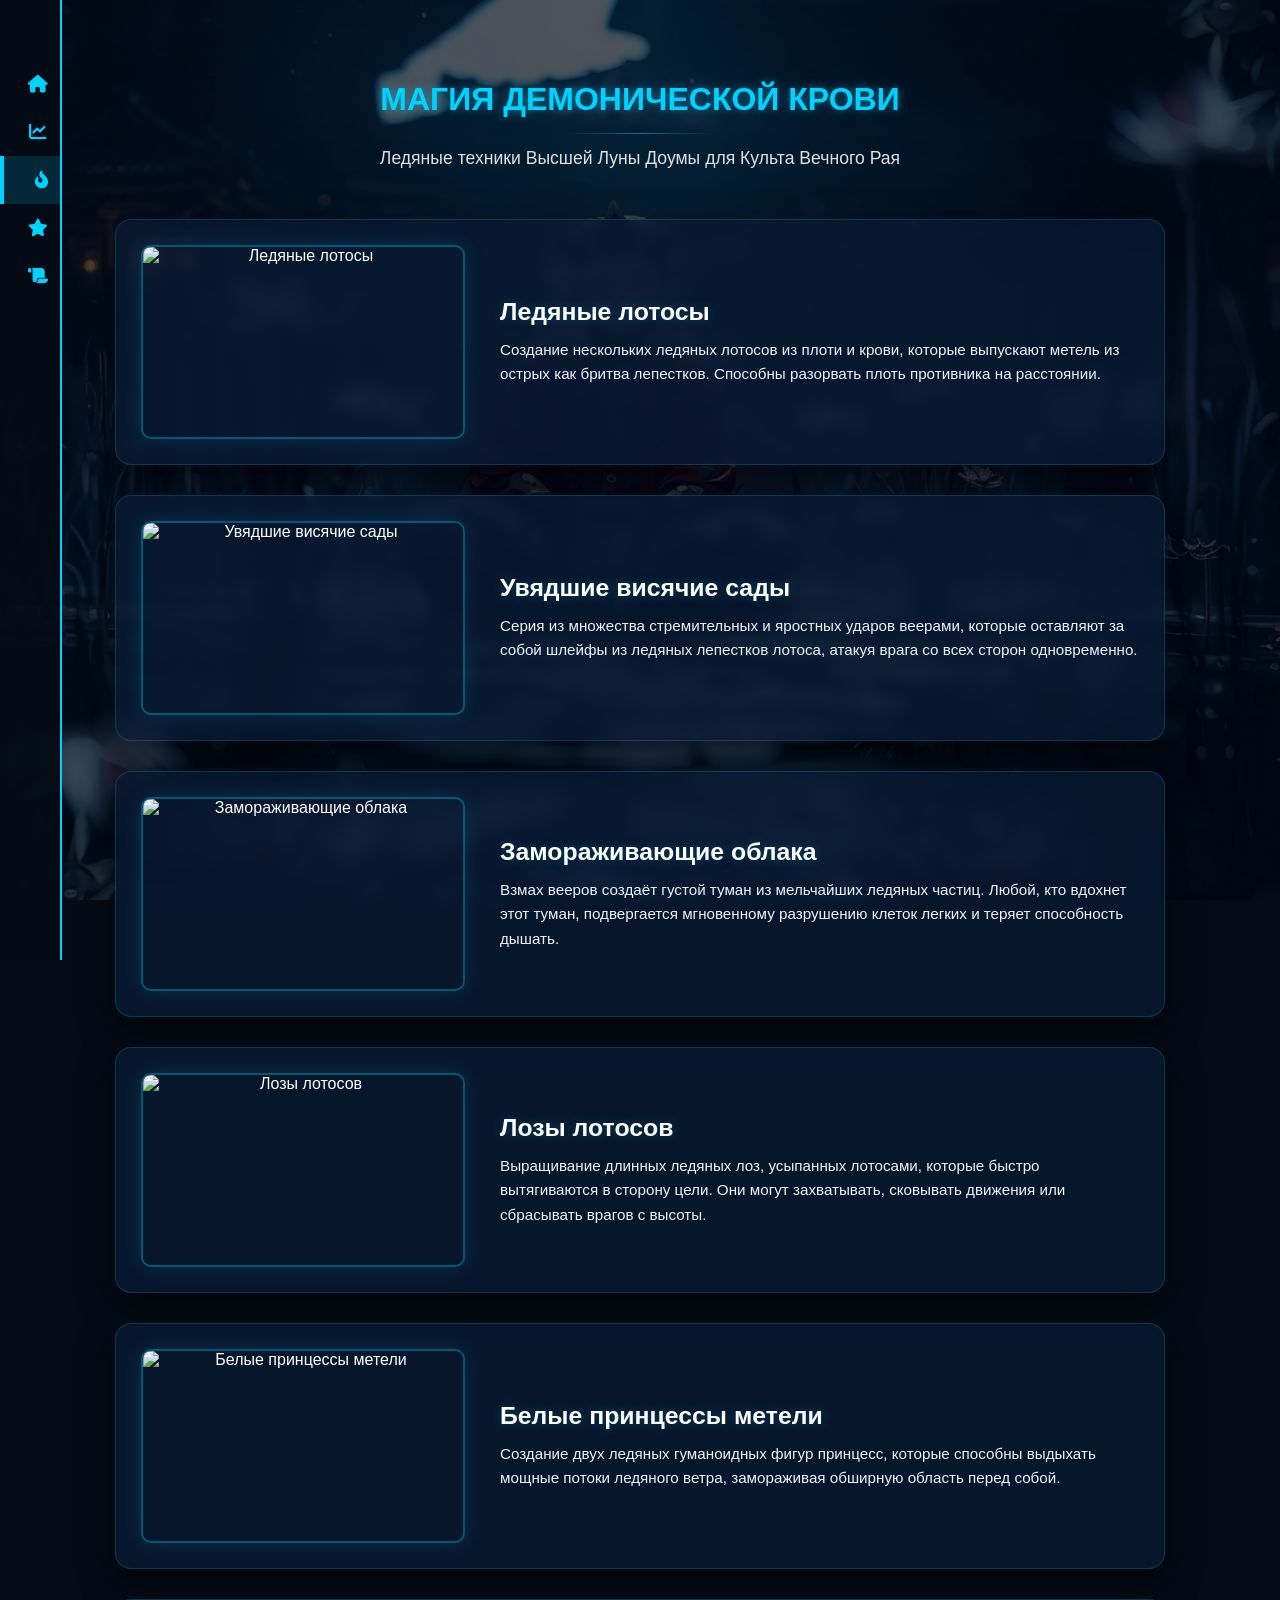
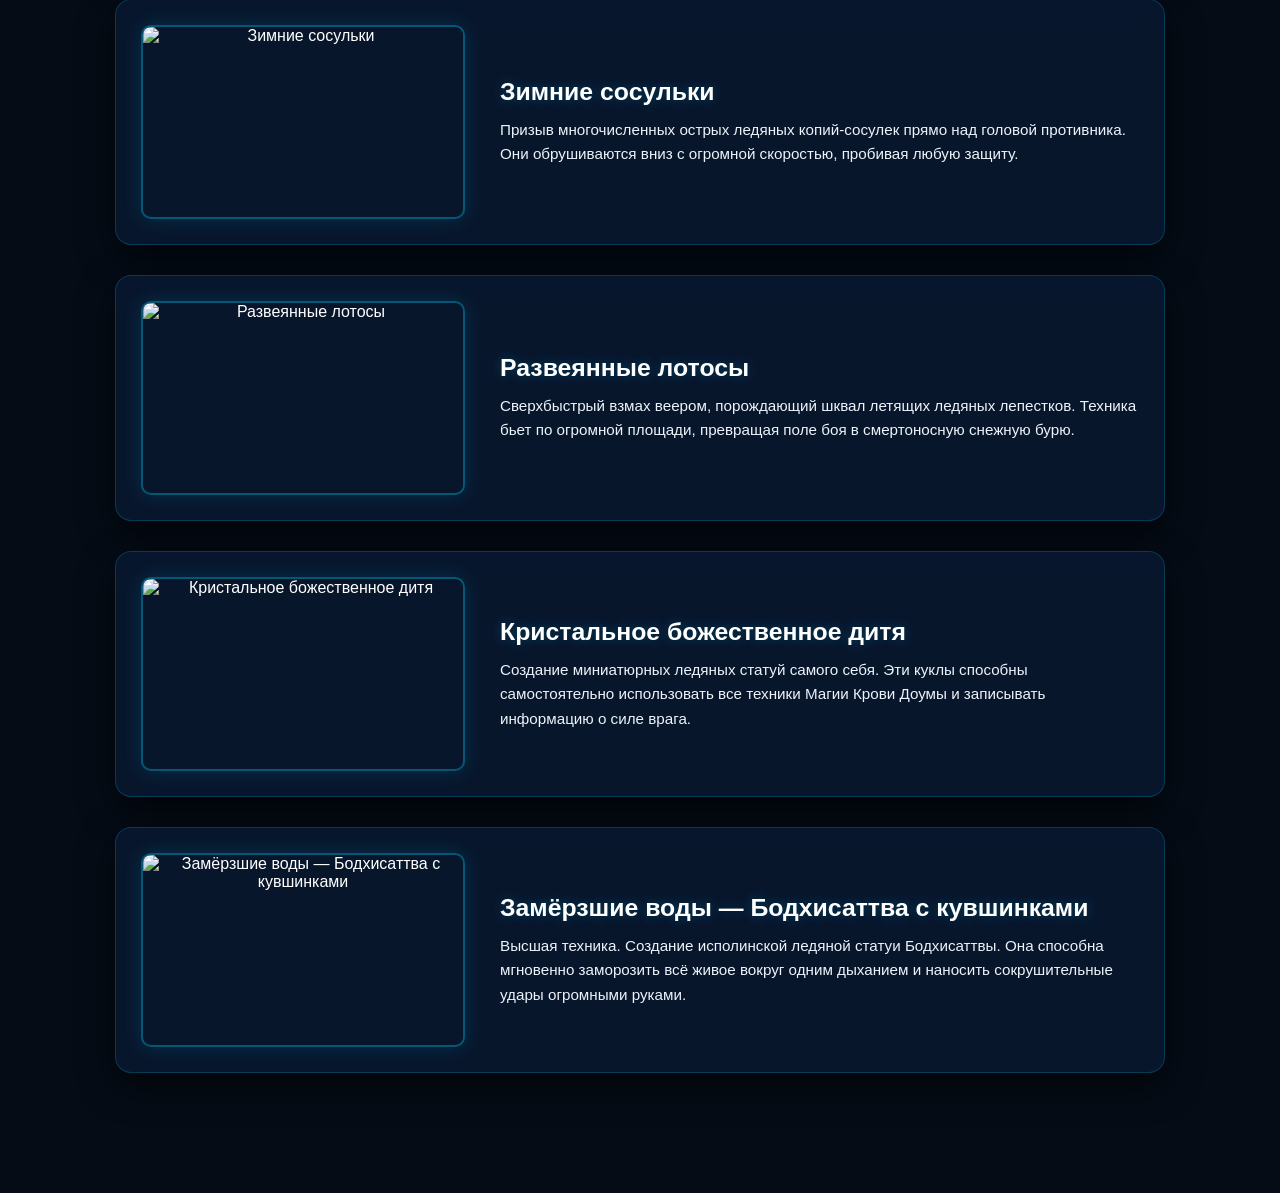
==== blood.html @ df0eec6b "Add files via upload" ====
<!DOCTYPE html>
<html lang="ru">
<head>
    <meta charset="UTF-8">
    <title>Магия крови — Доума</title>
    <link rel="stylesheet" href="https://cdnjs.cloudflare.com/ajax/libs/font-awesome/6.4.0/css/all.min.css">
    <link rel="stylesheet" href="style.css">
</head>
<body>


<div class="snowflakes" aria-hidden="true">
    <div class="snowflake">❅</div> <div class="snowflake">❆</div> <div class="snowflake">❅</div>
    <div class="snowflake">❆</div> <div class="snowflake">❅</div> <div class="snowflake">❆</div>
    <div class="snowflake">❅</div> <div class="snowflake">❆</div> <div class="snowflake">❅</div>
</div>


<nav class="sidebar">
    <a class="sidebar-item" href="index.html"><i class="fa-solid fa-house"></i> <span>Главная</span></a>
    <a class="sidebar-item" href="rank.html"><i class="fa-solid fa-chart-line"></i> <span>Система повышения</span></a>
    <a class="sidebar-item active-nav" href="blood.html"><i class="fa-solid fa-fire-flame-curved"></i> <span>Магия крови</span></a>
    <a class="sidebar-item" href="events.html"><i class="fa-solid fa-star"></i> <span>События</span></a>
    <a class="sidebar-item" href="prayers.html"><i class="fa-solid fa-scroll"></i> <span>Молитвы</span></a>
</nav>


<main class="main-container">
    
    <h1 class="main-title">МАГИЯ ДЕМОНИЧЕСКОЙ КРОВИ</h1>
    <div class="page-subtitle">Ледяные техники Высшей Луны Доумы для Культа Вечного Рая</div>


    <div class="blood-arts-list">
        
        <div class="blood-art-card">
            <img class="blood-art-img" src="https://static.wikia.nocookie.net/kimetsu-no-yaiba/images/5/5b/Frozen_Lotuses.png/revision/latest/scale-to-width-down/1000?cb=20200409014038" alt="Ледяные лотосы">
            <div class="blood-art-info">
                <h3 class="blood-art-name">Ледяные лотосы</h3>
                <p class="blood-art-desc">Создание нескольких ледяных лотосов из плоти и крови, которые выпускают метель из острых как бритва лепестков. Способны разорвать плоть противника на расстоянии.</p>
            </div>
        </div>


        <div class="blood-art-card">
            <img class="blood-art-img" src="https://static.wikia.nocookie.net/kimetsu-no-yaiba/images/b/b8/Barren_Hanging_Garden.png/revision/latest/scale-to-width-down/1000?cb=20200409013808" alt="Увядшие висячие сады">
            <div class="blood-art-info">
                <h3 class="blood-art-name">Увядшие висячие сады</h3>
                <p class="blood-art-desc">Серия из множества стремительных и яростных ударов веерами, которые оставляют за собой шлейфы из ледяных лепестков лотоса, атакуя врага со всех сторон одновременно.</p>
            </div>
        </div>


        <div class="blood-art-card">
            <img class="blood-art-img" src="https://static.wikia.nocookie.net/kimetsu-no-yaiba/images/0/0c/Freezing_Clouds.png/revision/latest/scale-to-width-down/1000?cb=20200409013947" alt="Замораживающие облака">
            <div class="blood-art-info">
                <h3 class="blood-art-name">Замораживающие облака</h3>
                <p class="blood-art-desc">Взмах вееров создаёт густой туман из мельчайших ледяных частиц. Любой, кто вдохнет этот туман, подвергается мгновенному разрушению клеток легких и теряет способность дышать.</p>
            </div>
        </div>


        <div class="blood-art-card">
            <img class="blood-art-img" src="https://static.wikia.nocookie.net/kimetsu-no-yaiba/images/3/33/Lotus_Vines.png/revision/latest/scale-to-width-down/1000?cb=20200409014106" alt="Лозы лотосов">
            <div class="blood-art-info">
                <h3 class="blood-art-name">Лозы лотосов</h3>
                <p class="blood-art-desc">Выращивание длинных ледяных лоз, усыпанных лотосами, которые быстро вытягиваются в сторону цели. Они могут захватывать, сковывать движения или сбрасывать врагов с высоты.</p>
            </div>
        </div>


        <div class="blood-art-card">
            <img class="blood-art-img" src="https://static.wikia.nocookie.net/kimetsu-no-yaiba/images/f/ff/Cold_White_Princesses.png/revision/latest/scale-to-width-down/1000?cb=20200409013848" alt="Белые принцессы метели">
            <div class="blood-art-info">
                <h3 class="blood-art-name">Белые принцессы метели</h3>
                <p class="blood-art-desc">Создание двух ледяных гуманоидных фигур принцесс, которые способны выдыхать мощные потоки ледяного ветра, замораживая обширную область перед собой.</p>
            </div>
        </div>


        <div class="blood-art-card">
            <img class="blood-art-img" src="https://static.wikia.nocookie.net/kimetsu-no-yaiba/images/1/12/Wintry_Icicles.png/revision/latest?cb=20200409014446" alt="Зимние сосульки">
            <div class="blood-art-info">
                <h3 class="blood-art-name">Зимние сосульки</h3>
                <p class="blood-art-desc">Призыв многочисленных острых ледяных копий-сосулек прямо над головой противника. Они обрушиваются вниз с огромной скоростью, пробивая любую защиту.</p>
            </div>
        </div>


        <div class="blood-art-card">
            <img class="blood-art-img" src="https://static.wikia.nocookie.net/kimetsu-no-yaiba/images/a/a7/Scattering_Lotuses.png/revision/latest/scale-to-width-down/1000?cb=20200409014400" alt="Развеянные лотосы">
            <div class="blood-art-info">
                <h3 class="blood-art-name">Развеянные лотосы</h3>
                <p class="blood-art-desc">Сверхбыстрый взмах веером, порождающий шквал летящих ледяных лепестков. Техника бьет по огромной площади, превращая поле боя в смертоносную снежную бурю.</p>
            </div>
        </div>


        <div class="blood-art-card">
            <img class="blood-art-img" src="https://static.wikia.nocookie.net/kimetsu-no-yaiba/images/b/bb/Crystalline_Divine_Child.png/revision/latest/scale-to-width-down/1000?cb=20200409013919" alt="Кристальное божественное дитя">
            <div class="blood-art-info">
                <h3 class="blood-art-name">Кристальное божественное дитя</h3>
                <p class="blood-art-desc">Создание миниатюрных ледяных статуй самого себя. Эти куклы способны самостоятельно использовать все техники Магии Крови Доумы и записывать информацию о силе врага.</p>
            </div>
        </div>


        <div class="blood-art-card">
            <img class="blood-art-img" src="https://static.wikia.nocookie.net/kimetsu-no-yaiba/images/f/f7/Rime_Waterlily_Bodhisattva.png/revision/latest/scale-to-width-down/1000?cb=20200409014232" alt="Замёрзшие воды — Бодхисаттва с кувшинками">
            <div class="blood-art-info">
                <h3 class="blood-art-name">Замёрзшие воды — Бодхисаттва с кувшинками</h3>
                <p class="blood-art-desc">Высшая техника. Создание исполинской ледяной статуи Бодхисаттвы. Она способна мгновенно заморозить всё живое вокруг одним дыханием и наносить сокрушительные удары огромными руками.</p>
            </div>
        </div>


    </div>


</main>


</body>
</html>
---- style.css ----
/* Базовые стили и глубокий тёмный фон для эффекта снега */
body {
    margin: 0;
    padding: 0;
    font-family: 'Arial', sans-serif;
    color: #fff;
    background-color: #050b14;
    background-size: cover;
    background-position: center;
    background-attachment: fixed;
    min-height: 100vh;
    display: flex;
    flex-direction: column;
    align-items: center;
    overflow-x: hidden;
    position: relative;
}

/* Контейнер для падающего снега */
#snow-container {
    position: fixed;
    top: 0;
    left: 0;
    width: 100%;
    height: 100%;
    pointer-events: none;
    z-index: 999;
}

/* Стиль отдельной снежинки */
.snowflake {
    position: absolute;
    top: -10px;
    color: #fff;
    font-family: Arial, sans-serif;
    cursor: default;
    user-select: none;
    animation: fall linear infinite;
    opacity: 0.8;
}

@keyframes fall {
    0% { transform: translateY(0) translateX(0) rotate(0deg); }
    100% { transform: translateY(105vh) translateX(50px) rotate(360deg); }
}

/* Выдвижная шторка навигации */
.sidebar {
    position: fixed;
    left: 0;
    top: 0;
    height: 100%;
    width: 60px;
    background-color: rgba(6, 13, 23, 0.95);
    border-right: 2px solid #00d2ff;
    overflow-x: hidden;
    transition: width 0.4s cubic-bezier(0.4, 0, 0.2, 1);
    z-index: 1000;
    padding-top: 20px;
}

.sidebar:hover { width: 260px; }

.sidebar-item {
    display: flex;
    align-items: center;
    padding: 15px 20px;
    color: #a0aec0;
    transition: all 0.3s;
    white-space: nowrap;
    cursor: pointer;
}

.sidebar-item:hover {
    background: rgba(0, 210, 255, 0.1);
    color: #00d2ff;
    padding-left: 25px;
}

.sidebar-item i {
    font-size: 20px;
    width: 30px;
    min-width: 30px;
    text-align: center;
    color: #00d2ff;
}

.sidebar-item span {
    margin-left: 15px;
    font-size: 16px;
    opacity: 0;
    transition: opacity 0.2s;
}

.sidebar:hover .sidebar-item span { opacity: 1; }

/* Основной контейнер */
.main-container {
    margin-left: 60px;
    max-width: 1100px;
    width: 100%;
    padding: 40px 20px;
    display: flex;
    flex-direction: column;
    align-items: center;
    text-align: center;
    box-sizing: border-box;
    z-index: 10;
}

/* Главная шапка страницы */
.main-header {
    font-size: 3rem;
    font-weight: bold;
    text-transform: uppercase;
    letter-spacing: 3px;
    margin-top: 40px;
    color: #fff;
    text-shadow: 0 0 15px rgba(0, 210, 255, 0.6), 0 0 30px rgba(0, 210, 255, 0.3);
}

/* Центральный блок с информацией */
.hero-section {
    background: rgba(10, 23, 42, 0.8);
    border: 1px solid rgba(0, 210, 255, 0.3);
    border-radius: 12px;
    padding: 35px 40px;
    margin-top: 30px;
    backdrop-filter: blur(8px);
    box-shadow: 0 10px 30px rgba(0,0,0,0.7);
    width: 100%;
    max-width: 800px;
    box-sizing: border-box;
}

.hero-section p {
    color: #a0aec0;
    font-size: 1.1rem;
    margin-bottom: 25px;
}

/* Окошко для информации о Культе */
.info-textbox {
    background: rgba(5, 12, 22, 0.9);
    border-left: 4px solid #00d2ff;
    border-radius: 6px;
    padding: 20px;
    text-align: left;
    margin: 20px 0;
    color: #e2e8f0;
    font-size: 1rem;
    line-height: 1.6;
}

/* Блок IP адреса */
.server-ip-box {
    margin-top: 15px;
    background: rgba(0, 210, 255, 0.15);
    border: 2px solid #00d2ff;
    padding: 12px 30px;
    border-radius: 8px;
    font-size: 1.2rem;
    font-weight: bold;
    letter-spacing: 1px;
    cursor: pointer;
    transition: transform 0.2s, background 0.2s;
    display: inline-flex;
    align-items: center;
    gap: 10px;
}

.server-ip-box:hover {
    transform: scale(1.05);
    background: rgba(0, 210, 255, 0.25);
}

/* Сетка карточек */
.cards-grid {
    display: grid;
    grid-template-columns: repeat(auto-fit, minmax(220px, 1fr));
    gap: 25px;
    width: 100%;
    margin-top: 60px;
}

/* Карточка */
.card {
    background: rgba(10, 23, 42, 0.85);
    border-bottom: 4px solid #00d2ff;
    border-radius: 10px;
    padding: 25px;
    text-align: left;
    transition: transform 0.3s, box-shadow 0.3s;
    display: flex;
    flex-direction: column;
    justify-content: space-between;
    box-shadow: 0 5px 15px rgba(0,0,0,0.4);
    backdrop-filter: blur(5px);
}

.card:hover {
    transform: translateY(-8px);
    box-shadow: 0 12px 25px rgba(0, 210, 255, 0.3);
}

.card i {
    font-size: 2.5rem;
    color: #00d2ff;
    margin-bottom: 15px;
}

.card h3 {
    margin: 0 0 10px 0;
    font-size: 1.3rem;
    color: #fff;
}

.card p {
    margin: 0 0 20px 0;
    color: #a0aec0;
    font-size: 0.95rem;
    line-height: 1.5;
}

/* Кнопка "Изучить" */
.card-btn {
    background: transparent;
    border: 2px solid #00d2ff;
    color: #00d2ff;
    padding: 10px 20px;
    border-radius: 5px;
    font-weight: bold;
    cursor: pointer;
    transition: all 0.3s;
    text-align: center;
    display: block;
    width: 100%;
    box-sizing: border-box;
}

.card-btn:hover {
    background: #00d2ff;
    color: #050b14;
}

/* СТИЛИ ДЛЯ ВСПЛЫВАЮЩИХ ОКОН */
.modal-overlay {
    position: fixed;
    top: 0;
    left: 0;
    width: 100%;
    height: 100%;
    background: rgba(5, 11, 20, 0.85);
    backdrop-filter: blur(10px);
    display: flex;
    justify-content: center;
    align-items: center;
    z-index: 2000;
    opacity: 0;
    pointer-events: none;
    transition: opacity 0.3s ease;
}

.modal-overlay.active {
    opacity: 1;
    pointer-events: auto;
}

.modal-content {
    background: rgba(10, 23, 42, 0.95);
    border: 2px solid #00d2ff;
    border-radius: 15px;
    width: 90%;
    max-width: 650px;
    padding: 30px;
    box-shadow: 0 0 30px rgba(0, 210, 255, 0.4);
    position: relative;
    transform: scale(0.8);
    transition: transform 0.3s ease;
    text-align: left;
    box-sizing: border-box;
}

.modal-overlay.active .modal-content {
    transform: scale(1);
}

.modal-header-block {
    display: flex;
    align-items: center;
    gap: 15px;
    border-bottom: 1px solid rgba(0, 210, 255, 0.3);
    padding-bottom: 15px;
    margin-bottom: 20px;
}

.modal-header-block i {
    font-size: 2rem;
    color: #00d2ff;
}

.modal-header-block h2 {
    margin: 0;
    font-size: 1.8rem;
}

.modal-body {
    font-size: 1rem;
    line-height: 1.6;
    color: #e2e8f0;
    max-height: 400px;
    overflow-y: auto;
    padding-right: 10px;
}

.modal-body::-webkit-scrollbar { width: 6px; }
.modal-body::-webkit-scrollbar-thumb { background: #00d2ff; border-radius: 10px; }

.close-modal-btn {
    background: #00d2ff;
    color: #050b14;
    border: none;
    padding: 10px 22px;
    font-weight: bold;
    border-radius: 5px;
    cursor: pointer;
    margin-top: 25px;
    float: right;
    transition: background 0.2s, transform 0.1s;
}

.close-modal-btn:hover {
    background: #00b2d4;
    transform: translateY(-2px);
}
/* Стили для системы повышения */
.main-container { padding: 20px; }
.main-header { font-size: 2.5rem; color: #00d2ff; text-align: center; margin-bottom: 10px; }
.main-subheader { text-align: center; color: #ffaa00; margin-bottom: 30px; }

.ranks-grid { display: grid; grid-template-columns: repeat(auto-fit, minmax(300px, 1fr)); gap: 20px; }
.rank-card { background: rgba(10, 25, 45, 0.8); border: 1px solid #00d2ff; border-radius: 12px; padding: 20px; }
.card-header { display: flex; align-items: center; gap: 15px; margin-bottom: 15px; }
.icon-box { width: 45px; height: 45px; border: 2px solid #00d2ff; border-radius: 50%; display: flex; align-items: center; justify-content: center; color: #00d2ff; }
.rank-title { font-size: 1.2rem; font-weight: bold; }
.rank-points { font-size: 1.4rem; font-weight: bold; margin-bottom: 10px; }
.kd-line { font-size: 0.9rem; color: #ccc; margin-bottom: 10px; }
.progress-bar { height: 4px; background: rgba(255, 255, 255, 0.1); border-radius: 2px; margin-bottom: 15px; overflow: hidden; }
.progress-fill { height: 100%; background: #00d2ff; width: 60%; }
.description { font-size: 0.85rem; color: #aaa; }
.ranks-grid { display: grid; grid-template-columns: repeat(auto-fit, minmax(250px, 1fr)); gap: 20px; margin-top: 20px; }
.rank-card { background: rgba(10, 25, 45, 0.9); border: 1px solid #00d2ff; padding: 20px; border-radius: 10px; text-align: center; }
.rank-title { font-weight: bold; margin-bottom: 10px; color: #fff; }
.kd-line { color: #00d2ff; font-size: 0.9rem; }
.rank-card {
    background: linear-gradient(145deg, #0f1c30, #050c16);
    border: 1px solid rgba(0, 210, 255, 0.4);
    border-radius: 16px;
    padding: 25px;
    box-shadow: 0 4px 15px rgba(0, 0, 0, 0.5);
    transition: transform 0.3s ease;
}

.rank-card:hover { transform: scale(1.02); border-color: #00d2ff; }

.rank-title { font-size: 1.3rem; font-weight: 700; color: #fff; margin-bottom: 5px; }

.rank-points { font-size: 1.6rem; color: #00d2ff; font-weight: bold; margin-bottom: 10px; }

.kd-line { font-size: 0.95rem; color: #a0a0a0; margin-bottom: 15px; display: flex; align-items: center; gap: 8px; }

.description { font-size: 0.9rem; color: #888; line-height: 1.5; font-style: italic; }

.progress-bar { height: 8px; background: #0a192f; border-radius: 4px; margin-bottom: 15px; overflow: hidden; }

.progress-fill { height: 100%; background: linear-gradient(90deg, #00d2ff, #0066ff); box-shadow: 0 0 10px #00d2ff; }

.ranks-grid { 
    display: grid; 
    grid-template-columns: repeat(auto-fit, minmax(300px, 1fr)); 
    gap: 25px; 
    padding: 20px; 
}
.rank-card { 
    background: linear-gradient(135deg, #0e1e35, #081525); 
    border: 1px solid #00d2ff; 
    border-radius: 16px; 
    padding: 25px; 
    transition: 0.3s; 
}
.rank-card:hover { transform: translateY(-10px); border-color: #fff; }
.card-header { display: flex; align-items: center; gap: 15px; margin-bottom: 15px; }
.icon-box { width: 50px; height: 50px; border: 2px solid #00d2ff; border-radius: 50%; display: flex; align-items: center; justify-content: center; color: #00d2ff; font-size: 22px; }
.rank-title { font-size: 1.3rem; font-weight: bold; color: #fff; }
.rank-points { font-size: 1.5rem; color: #00d2ff; font-weight: bold; margin-bottom: 5px; }
.kd-line { color: #aaa; margin-bottom: 10px; font-size: 0.9rem; }
.progress-bar { height: 8px; background: #050c16; border-radius: 4px; overflow: hidden; margin-bottom: 15px; }
.progress-fill { height: 100%; background: linear-gradient(90deg, #00d2ff, #0066ff); }
.description { color: #888; font-size: 0.85rem; line-height: 1.4; }
body {
    background-color: #050c16 !important;
    color: #ffffff !important;
    font-family: Arial, sans-serif;
}

.main-container {
    padding: 40px;
    max-width: 1000px;
    margin: 0 auto;
}

.ranks-grid {
    display: grid;
    grid-template-columns: repeat(auto-fit, minmax(250px, 1fr));
    gap: 20px;
}

.rank-card {
    background: #0f1c30;
    border: 1px solid #00d2ff;
    padding: 20px;
    border-radius: 12px;
    text-align: center;
}

.rank-card h3 {
    color: #00d2ff;
    margin-top: 0;
}
/* Навигация */
.sidebar { position: fixed; left: 0; top: 0; width: 220px; height: 100%; background: #050c16; border-right: 1px solid #00d2ff; padding-top: 20px; z-index: 1000; }
.sidebar-item { display: block; padding: 15px; color: white; text-decoration: none; font-size: 1.1rem; }
.active-nav { background: rgba(0, 210, 255, 0.2); border-left: 4px solid #00d2ff; }
.main-container { margin-left: 240px; padding: 40px; color: white; }

/* Карточки */
.ranks-grid { display: grid; grid-template-columns: repeat(auto-fit, minmax(280px, 1fr)); gap: 20px; }
.rank-card { background: #0f1c30; border: 1px solid #00d2ff; padding: 25px; border-radius: 12px; text-align: center; }
.rank-card h3 { color: #00d2ff; margin-top: 0; }

/* Снежинки */
.snowflake { color: #fff; position: fixed; top: -20px; animation: fall 10s linear infinite; opacity: 0.6; pointer-events: none; }
@keyframes fall { to { transform: translateY(110vh); } }
.snowflake:nth-child(1) { left: 10%; animation-duration: 7s; }
.snowflake:nth-child(2) { left: 40%; animation-duration: 10s; }
.snowflake:nth-child(3) { left: 80%; animation-duration: 12s; }
/* =========================================
   ШТОРКА НАВИГАЦИИ (выезжает по наведению)
========================================== */
.sidebar { 
    position: fixed; 
    left: 0; 
    top: 0; 
    width: 60px; /* В закрытом виде (только иконки) */
    height: 100%; 
    background: #050c16; 
    border-right: 2px solid #00d2ff; 
    padding-top: 60px; 
    z-index: 1000; 
    transition: width 0.4s ease; /* Плавное открытие */
    overflow: hidden; /* Скрываем текст, когда закрыта */
    white-space: nowrap; /* Чтобы текст не переносился вниз */
}

/* Когда наводим мышку — открывается */
.sidebar:hover { 
    width: 250px; 
    box-shadow: 5px 0 15px rgba(0, 0, 0, 0.8);
}

.sidebar-item { 
    display: flex; 
    align-items: center;
    padding: 15px 20px; 
    color: white; 
    text-decoration: none; 
    font-size: 1.1rem; 
    transition: 0.3s;
}

/* Иконки в навигации всегда одного размера */
.sidebar-item i {
    min-width: 35px; 
    font-size: 1.2rem;
}

.active-nav { background: rgba(0, 210, 255, 0.2); border-left: 4px solid #00d2ff; }

/* =========================================
   ОСНОВНОЙ КОНТЕНТ (ЦЕНТРОВКА)
========================================== */
.main-container { 
    margin-left: 60px; /* Отступ равен закрытой шторке */
    padding: 40px 20px; 
    color: white; 
    display: flex;
    flex-direction: column;
    align-items: center; /* Выстраиваем всё ровно по центру */
}

.main-container h1 {
    color: #00d2ff;
    text-shadow: 0 0 10px rgba(0, 210, 255, 0.5);
    margin-bottom: 30px;
    text-align: center;
}

/* =========================================
   КАРТОЧКИ РАНГОВ (Широкие, чтобы не было пусто)
========================================== */
.ranks-grid { 
    display: flex; 
    flex-direction: column; /* В один столбик по центру */
    gap: 25px; 
    width: 100%;
    max-width: 800px; /* Делаем их широкими! */
}

.rank-card { 
    background: linear-gradient(135deg, #0a1526, #050c16); 
    border: 1px solid #00d2ff; 
    padding: 25px 40px; 
    border-radius: 12px; 
    text-align: center; 
    box-shadow: 0 4px 15px rgba(0, 210, 255, 0.05);
    transition: 0.3s;
}

/* Эффект при наведении на карточку */
.rank-card:hover {
    box-shadow: 0 4px 20px rgba(0, 210, 255, 0.3);
    transform: scale(1.02); /* Чуть-чуть увеличивается */
    background: linear-gradient(135deg, #0e1e35, #081220); 
}

.rank-card h3 { 
    color: #00d2ff; 
    margin-top: 0; 
    font-size: 1.5rem;
    margin-bottom: 15px;
}

.rank-card p {
    font-size: 1.1rem;
    color: #ccc;
}


/* =========================================
   БАЗОВЫЕ НАСТРОЙКИ ФОНА
========================================== */
body {
    background-color: #060b14; /* Темный фон */
    color: #ffffff;
    font-family: 'Segoe UI', Arial, sans-serif;
    margin: 0;
}

/* =========================================
   ШТОРКА НАВИГАЦИИ (как ты просил)
========================================== */
.sidebar { 
    position: fixed; 
    left: 0; 
    top: 0; 
    width: 60px; /* Свернутое состояние */
    height: 100%; 
    background: rgba(5, 12, 22, 0.95); 
    border-right: 2px solid #00d2ff; 
    padding-top: 60px; 
    z-index: 1000; 
    transition: width 0.4s ease; 
    overflow: hidden; 
    white-space: nowrap; 
}

/* Раскрывается при наведении */
.sidebar:hover { 
    width: 250px; 
    box-shadow: 5px 0 20px rgba(0, 0, 0, 0.8);
}

.sidebar-item { 
    display: flex; 
    align-items: center;
    padding: 15px 20px; 
    color: white; 
    text-decoration: none; 
    font-size: 0.95rem; /* Шрифт не крупный */
    font-weight: 400; /* Не жирный */
    transition: 0.3s;
}

.sidebar-item i {
    min-width: 35px; 
    font-size: 1.2rem;
    color: #00d2ff;
}

.sidebar-item span {
    opacity: 0;
    transition: opacity 0.3s;
}

.sidebar:hover .sidebar-item span {
    opacity: 1; /* Текст появляется при открытии */
}

.active-nav { background: rgba(0, 210, 255, 0.15); border-left: 4px solid #00d2ff; }
.sidebar-item:hover { background: rgba(255, 255, 255, 0.05); }

/* =========================================
   ЦЕНТРАЛЬНЫЙ КОНТЕНТ
========================================== */
.main-container { 
    margin-left: 60px; /* Место под свернутую шторку */
    padding: 50px 20px; 
    display: flex;
    flex-direction: column;
    align-items: center; /* Центрируем всё */
}

.page-subtitle {
    font-size: 1.1rem;
    color: #e0e0e0;
    margin-bottom: 40px;
    position: relative;
}

/* Линия над заголовком как на фото */
.page-subtitle::before {
    content: '';
    position: absolute;
    top: -15px;
    left: 50%;
    transform: translateX(-50%);
    width: 80%;
    height: 1px;
    background: linear-gradient(90deg, transparent, rgba(255,255,255,0.3), transparent);
}

/* =========================================
   КАРТОЧКИ РАНГОВ (Дизайн по фото)
========================================== */
.ranks-grid { 
    display: grid; 
    grid-template-columns: repeat(auto-fit, minmax(320px, 1fr)); /* Сетка карточек */
    gap: 30px; 
    width: 100%;
    max-width: 1100px; /* Широкая область, чтобы не было пустот */
}

.rank-card { 
    background: linear-gradient(145deg, #10336b, #0a1f44); /* Синий градиент как на фото */
    border-radius: 16px; 
    padding: 30px; 
    box-shadow: 0 10px 30px rgba(0, 0, 0, 0.5);
    border: 1px solid rgba(255, 255, 255, 0.05);
    display: flex;
    flex-direction: column;
    transition: transform 0.3s ease, box-shadow 0.3s ease;
}

.rank-card:hover {
    transform: translateY(-5px);
    box-shadow: 0 15px 40px rgba(0, 210, 255, 0.15);
    border: 1px solid rgba(0, 210, 255, 0.3);
}

/* Иконка в кружке слева сверху */
.card-icon {
    width: 45px;
    height: 45px;
    border-radius: 50%;
    border: 2px solid #00d2ff;
    display: flex;
    justify-content: center;
    align-items: center;
    font-size: 1.2rem;
    color: #fff;
    margin-bottom: 20px;
    box-shadow: 0 0 15px rgba(0, 210, 255, 0.3);
}

.card-title { 
    font-size: 1.4rem; 
    font-weight: bold; 
    margin-bottom: 10px;
}

.card-points {
    font-size: 1.8rem;
    font-weight: bold;
    margin-bottom: 15px;
}

/* Блок с КД и вертикальной палочкой */
.card-cooldown {
    display: flex;
    align-items: center;
    font-size: 0.85rem;
    color: #e0e0e0;
    margin-bottom: 15px;
}

/* Вертикальная палочка | */
.card-cooldown span {
    width: 3px;
    height: 14px;
    background-color: #e0e0e0;
    margin-right: 10px;
    border-radius: 2px;
}

.card-cooldown i {
    margin-right: 6px;
}

/* Полоса прогресса */
.card-progress {
    width: 100%;
    height: 6px;
    background: rgba(255, 255, 255, 0.1);
    border-radius: 3px;
    margin-bottom: 20px;
    overflow: hidden;
}

.progress-fill {
    height: 100%;
    background: #00d2ff; /* Цвет полоски */
    border-radius: 3px;
    box-shadow: 0 0 8px #00d2ff;
}

.card-desc {
    font-size: 0.9rem;
    color: #a0b0c0;
    line-height: 1.5;
}


/* =========================================
   ШТОРКА НАВИГАЦИИ (Плавная, не жирная)
========================================== */
.sidebar { 
    position: fixed; 
    left: 0; 
    top: 0; 
    width: 60px; 
    height: 100%; 
    background: rgba(5, 12, 22, 0.95); 
    border-right: 2px solid #00d2ff; 
    padding-top: 60px; 
    z-index: 1000; 
    transition: width 0.4s cubic-bezier(0.4, 0, 0.2, 1); 
    overflow: hidden; 
    white-space: nowrap; 
}

.sidebar:hover { 
    width: 250px; 
    box-shadow: 5px 0 25px rgba(0, 0, 0, 0.9);
}

.sidebar-item { 
    display: flex; 
    align-items: center;
    padding: 15px 20px; 
    color: #ffffff; 
    text-decoration: none; 
    font-size: 0.95rem; 
    font-weight: 400; /* Убрали жирность */
    transition: background 0.3s, opacity 0.3s;
}

.sidebar-item i {
    min-width: 35px; 
    font-size: 1.1rem;
    color: #00d2ff;
}

.sidebar-item span {
    opacity: 0;
    transition: opacity 0.2s ease;
}

.sidebar:hover .sidebar-item span {
    opacity: 1;
}

.active-nav { background: rgba(0, 210, 255, 0.15); border-left: 4px solid #00d2ff; }
.sidebar-item:hover { background: rgba(255, 255, 255, 0.05); }

/* =========================================
   ЦЕНТРОВКА КОНТЕНТА И СЕТКИ
========================================== */
.main-container { 
    margin-left: 60px; 
    padding: 60px 40px; 
    display: flex;
    flex-direction: column;
    align-items: center; /* Центрируем заголовок и сетку на экране */
    justify-content: center;
    min-height: 100vh;
    box-sizing: border-box;
}

.page-subtitle {
    font-size: 1.1rem;
    color: #e0e0e0;
    margin-bottom: 50px;
    position: relative;
    text-align: center;
}

.page-subtitle::before {
    content: '';
    position: absolute;
    top: -15px;
    left: 50%;
    transform: translateX(-50%);
    width: 150px;
    height: 1px;
    background: linear-gradient(90deg, transparent, rgba(0, 210, 255, 0.5), transparent);
}

/* СЕТКА КАРТОЧЕК (Идеально отцентрована) */
.ranks-grid { 
    display: grid; 
    grid-template-columns: repeat(auto-fit, minmax(310px, 1fr)); 
    gap: 30px; 
    width: 100%;
    max-width: 1100px; /* Ограничиваем максимальную ширину для красоты */
    justify-content: center; /* Центрируем карточки внутри сетки */
}

/* =========================================
   СТИЛЬНЫЕ КАРТОЧКИ РАНГОВ
========================================== */
.rank-card { 
    background: linear-gradient(145deg, #0d2244, #061124); 
    border-radius: 16px; 
    padding: 30px; 
    box-shadow: 0 10px 30px rgba(0, 0, 0, 0.6);
    border: 1px solid rgba(0, 210, 255, 0.1);
    display: flex;
    flex-direction: column;
    transition: transform 0.3s ease, box-shadow 0.3s ease, border-color 0.3s;
}

.rank-card:hover {
    transform: translateY(-5px);
    box-shadow: 0 15px 35px rgba(0, 210, 255, 0.2);
    border-color: rgba(0, 210, 255, 0.4);
}

.card-icon {
    width: 45px;
    height: 45px;
    border-radius: 50%;
    border: 2px solid #00d2ff;
    display: flex;
    justify-content: center;
    align-items: center;
    font-size: 1.1rem;
    color: #fff;
    margin-bottom: 20px;
    box-shadow: 0 0 15px rgba(0, 210, 255, 0.25);
}

.card-title { 
    font-size: 1.35rem; 
    font-weight: 600; 
    margin-bottom: 8px;
    color: #ffffff;
}

.card-points {
    font-size: 1.9rem;
    font-weight: 700;
    margin-bottom: 15px;
    color: #00d2ff;
    text-shadow: 0 0 10px rgba(0, 210, 255, 0.2);
}

.card-cooldown {
    display: flex;
    align-items: center;
    font-size: 0.85rem;
    color: #b0c4de;
    margin-bottom: 15px;
}

.card-cooldown span {
    width: 2px;
    height: 12px;
    background-color: #00d2ff;
    margin-right: 10px;
    border-radius: 2px;
}

.card-cooldown i {
    margin-right: 6px;
}

.card-progress {
    width: 100%;
    height: 5px;
    background: rgba(255, 255, 255, 0.08);
    border-radius: 3px;
    margin-bottom: 25px;
    overflow: hidden;
}

.progress-fill {
    height: 100%;
    background: linear-gradient(90deg, #00d2ff, #0077ff);
    border-radius: 3px;
    box-shadow: 0 0 8px rgba(0, 210, 255, 0.6);
}

.card-desc {
    font-size: 0.9rem;
    color: #9cb0c7;
    line-height: 1.5;
}

/* =========================================
   ГУСТОЙ ПАДАЮЩИЙ СНЕГ
========================================== */
.snowflakes {
    position: fixed;
    top: 0; left: 0; width: 100%; height: 100%;
    pointer-events: none;
    z-index: 999;
}
.snowflake {
    color: #fff;
    font-size: 1.1em;
    text-shadow: 0 0 5px rgba(255, 255, 255, 0.9);
    position: fixed;
    top: -10%;
    user-select: none;
    animation-name: fall, shake;
    animation-duration: 9s, 3s;
    animation-timing-function: linear, ease-in-out;
    animation-iteration-count: infinite, infinite;
    opacity: 0;
}
@keyframes fall {
    0% { top: -10%; opacity: 0; }
    15% { opacity: 0.75; }
    90% { opacity: 0.75; }
    100% { top: 100%; opacity: 0; }
}
@keyframes shake {
    0%, 100% { transform: translateX(0px); }
    50% { transform: translateX(50px); }
}
.snowflake:nth-of-type(1)  { left: 8%; animation-delay: 0s, 0s; font-size: 1.3em; }
.snowflake:nth-of-type(2)  { left: 18%; animation-delay: 1.5s, 0.5s; font-size: 0.8em; }
.snowflake:nth-of-type(3)  { left: 28%; animation-delay: 4s, 1s; font-size: 1.4em; animation-duration: 7s, 2s; }
.snowflake:nth-of-type(4)  { left: 38%; animation-delay: 2s, 1.5s; font-size: 0.9em; }
.snowflake:nth-of-type(5)  { left: 48%; animation-delay: 5s, 2s; font-size: 1.2em; animation-duration: 11s, 2.5s; }
.snowflake:nth-of-type(6)  { left: 58%; animation-delay: 1s, 0s; font-size: 0.8em; }
.snowflake:nth-of-type(7)  { left: 68%; animation-delay: 6s, 1s; font-size: 1.5em; animation-duration: 8s, 2s; }
.snowflake:nth-of-type(8)  { left: 78%; animation-delay: 3s, 1.5s; font-size: 1em; }
.snowflake:nth-of-type(9)  { left: 88%; animation-delay: 4.5s, 0.5s; font-size: 0.7em; animation-duration: 10s, 3s; }
.snowflake:nth-of-type(10) { left: 93%; animation-delay: 2.5s, 2s; font-size: 1.1em; }
.snowflake:nth-of-type(11) { left: 13%; animation-delay: 7s, 1s; font-size: 1.2em; }
.snowflake:nth-of-type(12) { left: 23%; animation-delay: 3.5s, 0s; font-size: 0.9em; }
.snowflake:nth-of-type(13) { left: 43%; animation-delay: 8s, 1.5s; font-size: 1.4em; animation-duration: 7.5s, 2s; }
.snowflake:nth-of-type(14) { left: 53%; animation-delay: 6.5s, 2s; font-size: 0.8em; }
.snowflake:nth-of-type(15) { left: 63%; animation-delay: 9s, 0.5s; font-size: 1.3em; }
.snowflake:nth-of-type(16) { left: 73%; animation-delay: 1.5s, 1s; font-size: 1em; }
.snowflake:nth-of-type(17) { left: 83%; animation-delay: 10s, 2s; font-size: 1.1em; animation-duration: 12s, 3s; }
.snowflake:nth-of-type(18) { left: 33%; animation-delay: 11s, 0s; font-size: 1.3em; }
.snowflake:nth-of-type(19) { left:  dugout; left: 6%; animation-delay: 12s, 1s; font-size: 0.9em; }
.snowflake:nth-of-type(20) { left: 50%; animation-delay: 0.5s, 1.5s; font-size: 1.2em; }


/* =========================================
   ЦЕНТРОВКА КОНТЕНТА И СЕТКИ
========================================== */
.main-container { 
    margin-left: 60px; 
    padding: 60px 40px; 
    display: flex;
    flex-direction: column;
    align-items: center; /* Центрируем заголовок и сетку на экране */
    justify-content: center;
    min-height: 100vh;
    box-sizing: border-box;
}

.page-subtitle {
    font-size: 1.1rem;
    color: #e0e0e0;
    margin-bottom: 50px;
    position: relative;
    text-align: center; /* Центрируем подзаголовок сайта */
}

.page-subtitle::before {
    content: '';
    position: absolute;
    top: -15px;
    left: 50%;
    transform: translateX(-50%);
    width: 150px;
    height: 1px;
    background: linear-gradient(90deg, transparent, rgba(0, 210, 255, 0.5), transparent);
}

/* СЕТКА КАРТОЧЕК */
.ranks-grid { 
    display: grid; 
    grid-template-columns: repeat(auto-fit, minmax(310px, 1fr)); 
    gap: 30px; 
    width: 100%;
    max-width: 1100px; 
    justify-content: center; 
}

/* =========================================
   СТИЛЬНЫЕ КАРТОЧКИ РАНГОВ (ТЕКСТ ПО ЦЕНТРУ)
========================================== */
.rank-card { 
    background: linear-gradient(145deg, #0d2244, #061124); 
    border-radius: 16px; 
    padding: 30px; 
    box-shadow: 0 10px 30px rgba(0, 0, 0, 0.6);
    border: 1px solid rgba(0, 210, 255, 0.1);
    display: flex;
    flex-direction: column;
    align-items: center; /* ВОТ ЭТО ЦЕНТРИРУЕТ ВСЕ ЭЛЕМЕНТЫ ВНУТРИ КАРТОЧКИ */
    text-align: center;  /* ВОТ ЭТО ЦЕНТРИРУЕТ ВЕСЬ ТЕКСТ ВНУТРИ КАРТОЧКИ */
    transition: transform 0.3s ease, box-shadow 0.3s ease, border-color 0.3s;
}

.rank-card:hover {
    transform: translateY(-5px);
    box-shadow: 0 15px 35px rgba(0, 210, 255, 0.2);
    border-color: rgba(0, 210, 255, 0.4);
}

.card-icon {
    width: 45px;
    height: 45px;
    border-radius: 50%;
    border: 2px solid #00d2ff;
    display: flex;
    justify-content: center;
    align-items: center;
    font-size: 1.1rem;
    color: #fff;
    margin-bottom: 20px;
    box-shadow: 0 0 15px rgba(0, 210, 255, 0.25);
}

.card-title { 
    font-size: 1.35rem; 
    font-weight: 600; 
    margin-bottom: 8px;
    color: #ffffff;
}

.card-points {
    font-size: 1.9rem;
    font-weight: 700;
    margin-bottom: 15px;
    color: #00d2ff;
    text-shadow: 0 0 10px rgba(0, 210, 255, 0.2);
}

.card-cooldown {
    display: flex;
    align-items: center;
    justify-content: center; /* Центрируем КД с иконкой часов */
    font-size: 0.85rem;
    color: #b0c4de;
    margin-bottom: 15px;
}

.card-cooldown span {
    width: 2px;
    height: 12px;
    background-color: #00d2ff;
    margin-right: 10px;
    border-radius: 2px;
}

.card-cooldown i {
    margin-right: 6px;
}

.card-progress {
    width: 100%;
    height: 5px;
    background: rgba(255, 255, 255, 0.08);
    border-radius: 3px;
    margin-bottom: 25px;
    overflow: hidden;
}

.progress-fill {
    height: 100%;
    background: linear-gradient(90deg, #00d2ff, #0077ff);
    border-radius: 3px;
    box-shadow: 0 0 8px rgba(0, 210, 255, 0.6);
}

.card-desc {
    font-size: 0.9rem;
    color: #9cb0c7;
    line-height: 1.5;
}

/* =========================================
   ИДЕАЛЬНАЯ ЦЕНТРОВКА СТРАНИЦЫ ПО ЦЕНТРУ
========================================== */
.main-container { 
    margin: 0 auto; /* Убрали фиксацию слева, теперь страница строго по центру! */
    padding: 60px 20px; 
    display: flex;
    flex-direction: column;
    align-items: center; /* Центрируем заголовок и сетку */
    justify-content: center;
    min-height: 100vh;
    max-width: 1200px; /* Чтобы на огромных мониторах карточки не расползались слишком широко */
    box-sizing: border-box;
    position: relative;
}

.page-subtitle {
    font-size: 1.1rem;
    color: #e0e0e0;
    margin-bottom: 50px;
    position: relative;
    text-align: center;
}

.page-subtitle::before {
    content: '';
    position: absolute;
    top: -15px;
    left: 50%;
    transform: translateX(-50%);
    width: 150px;
    height: 1px;
    background: linear-gradient(90deg, transparent, rgba(0, 210, 255, 0.5), transparent);
}

/* СЕТКА КАРТОЧЕК */
.ranks-grid { 
    display: grid; 
    grid-template-columns: repeat(auto-fit, minmax(310px, 1fr)); 
    gap: 30px; 
    width: 100%;
    justify-content: center; 
}
/* =========================================
   СТИЛИ ДЛЯ ВЫТЯНУТЫХ КАРТОЧЕК ЗАДАНИЙ
========================================== */

/* Контейнер выстраивает карточки в один ровный столбец по центру */
.tasks-list-wide {
    display: flex;
    flex-direction: column;
    gap: 15px;
    width: 100%;
    max-width: 850px; /* Сделали уже, чтобы они смотрелись аккуратными рамками */
    margin-bottom: 60px;
}

/* Сама вытянутая карточка-рамка */
.task-card-wide {
    background: linear-gradient(90deg, #091a33, #040d1a);
    border: 1px solid rgba(0, 210, 255, 0.15); /* Четкая неоновая рамка */
    border-radius: 10px;
    padding: 18px 30px;
    display: flex;
    justify-content: space-between; /* Название слева, награда справа */
    align-items: center;
    box-shadow: 0 5px 15px rgba(0, 0, 0, 0.4);
    transition: transform 0.2s ease, border-color 0.2s, box-shadow 0.2s;
}

/* Эффект при наведении на вытянутую карточку */
.task-card-wide:hover {
    transform: scale(1.01);
    border-color: rgba(0, 210, 255, 0.5);
    box-shadow: 0 5px 20px rgba(0, 210, 255, 0.15);
}

/* Блок с текстом внутри карточки */
.task-wide-info {
    text-align: left; /* Текст внутри вытянутой карточки прижат влево для удобства чтения */
    padding-right: 20px;
}

/* Название задания */
.task-wide-name {
    font-size: 1.15rem;
    font-weight: 600;
    color: #ffffff;
    margin-bottom: 4px;
}

/* Описание задания под названием */
.task-wide-desc {
    font-size: 0.85rem;
    color: #8fa0b5;
    margin: 0;
}

/* Награда (лед) с правой стороны */
.task-wide-reward {
    font-size: 1.3rem;
    font-weight: 700;
    color: #00d2ff;
    white-space: nowrap; /* Чтобы текст не переносился */
    background: rgba(0, 210, 255, 0.08);
    padding: 6px 14px;
    border-radius: 6px;
    border: 1px solid rgba(0, 210, 255, 0.2);
}

/* =========================================
   СТИЛИ ДЛЯ СТРАНИЦЫ ЗАМОРОЖЕННЫХ СОБЫТИЙ
========================================== */

/* Большая карточка-плашка по центру */
.frozen-status-card {
    background: linear-gradient(145deg, #07162c, #030a14);
    border: 2px dashed rgba(0, 210, 255, 0.3); /* Пунктирная ледяная рамка */
    border-radius: 20px;
    padding: 60px 40px;
    width: 100%;
    max-width: 700px; /* Делаем её достаточно большой */
    text-align: center;
    box-shadow: 0 15px 40px rgba(0, 0, 0, 0.7), 
                inset 0 0 20px rgba(0, 210, 255, 0.05);
    display: flex;
    flex-direction: column;
    align-items: center;
    margin-top: 20px;
}

/* Огромная светящаяся снежинка */
.frozen-icon {
    font-size: 4rem;
    color: #00d2ff;
    margin-bottom: 25px;
    animation: pulse-glow 3s infinite ease-in-out;
}

/* Текст ВРЕМЕННО ЗАМОРОЖЕНО */
.frozen-title {
    font-size: 2rem;
    font-weight: 800;
    color: #ffffff;
    letter-spacing: 3px;
    margin-bottom: 15px;
    text-shadow: 0 0 15px rgba(0, 210, 255, 0.4);
}

/* Описание */
.frozen-text {
    font-size: 1.05rem;
    color: #8fa0b5;
    line-height: 1.6;
    margin: 0 0 30px 0;
}

/* Ледяная декоративная полоса на дне карточки */
.frozen-bar {
    width: 40%;
    height: 4px;
    background: #00d2ff;
    border-radius: 2px;
    box-shadow: 0 0 10px #00d2ff;
}

/* Анимация пульсации иконки, будто она дышит холодом */
@keyframes pulse-glow {
    0%, 100% { transform: scale(1); filter: drop-shadow(0 0 5px rgba(0, 210, 255, 0.4)); }
    50% { transform: scale(1.08); filter: drop-shadow(0 0 15px rgba(0, 210, 255, 0.8)); }
}

/* =========================================
   ОБНОВЛЕННЫЕ УВЕЛИЧЕННЫЕ СТИЛИ ДЛЯ МАГИИ КРОВИ
========================================== */


/* Контейнер для списка магии (Сделали шире: с 900px до 1050px) */
.blood-arts-list {
    display: flex;
    flex-direction: column;
    gap: 30px; /* Чуть увеличили отступ между самими карточками */
    width: 100%;
    max-width: 1050px; 
    margin-bottom: 60px;
}


/* Большая вытянутая карточка техники */
.blood-art-card {
    background: linear-gradient(90deg, #091a33, #040d1a);
    border: 1px solid rgba(0, 210, 255, 0.15);
    border-radius: 16px; /* Чуть более мягкое закругление */
    padding: 25px; /* Увеличили внутренние отступы */
    display: flex;
    align-items: center;
    gap: 35px; /* Больше свободного места между фото и текстом */
    box-shadow: 0 12px 35px rgba(0, 0, 0, 0.6);
    transition: transform 0.3s ease, border-color 0.3s, box-shadow 0.3s;
}


/* Наведение на карточку техники */
.blood-art-card:hover {
    transform: translateY(-4px);
    border-color: rgba(0, 210, 255, 0.45);
    box-shadow: 0 15px 40px rgba(0, 210, 255, 0.18);
}


/* УВЕЛИЧЕННЫЕ КАРТИНКИ (Было: 220x130 -> Стало: 320x190) */
.blood-art-img {
    width: 320px;
    height: 190px;
    object-fit: cover; 
    border-radius: 10px;
    border: 2px solid rgba(0, 210, 255, 0.35);
    box-shadow: 0 0 20px rgba(0, 210, 255, 0.15);
    flex-shrink: 0; 
}


/* Текстовый блок внутри карточки */
.blood-art-info {
    text-align: left;
}


/* Название техники (Сделали крупнее и заметнее) */
.blood-art-name {
    font-size: 1.55rem; 
    font-weight: 700;
    color: #ffffff;
    margin: 0 0 12px 0;
    text-shadow: 0 0 12px rgba(0, 210, 255, 0.25);
}


/* Описание техники (Чуть-чуть увеличили межстрочный интервал для легкого чтения) */
.blood-art-desc {
    font-size: 0.95rem;
    color: #a5b8cf; /* Сделали текст капельку светлее, чтобы глаза не напрягались */
    line-height: 1.6;
    margin: 0;
}


/* Адаптивность для экранов поменьше */
@media (max-width: 800px) {
    .blood-art-card {
        flex-direction: column;
        align-items: center;
        text-align: center;
        padding: 20px;
    }
    .blood-art-info {
        text-align: center;
    }
    .blood-art-img {
        width: 100%;
        max-width: 450px;
        height: 220px;
    }
}

/* =========================================
   СТИЛИ ДЛЯ СТРАНИЦЫ СВЯЩЕННЫХ МОЛИТВ
========================================== */


/* Сетка для скрижалей (плит) с молитвами */
.prayers-grid {
    display: grid;
    grid-template-columns: repeat(auto-fit, minmax(400px, 1fr)); /* Достаточно широкие карточки */
    gap: 35px;
    width: 100%;
    max-width: 1100px;
    margin-bottom: 60px;
    align-items: start;
}


/* Сама плита-скрижаль молитвы */
.prayer-tablet {
    background: linear-gradient(135deg, #051226, #020813);
    border: 1px solid rgba(0, 210, 255, 0.12);
    border-radius: 16px;
    padding: 35px 25px;
    box-shadow: 0 15px 35px rgba(0, 0, 0, 0.6),
                inset 0 0 20px rgba(0, 210, 255, 0.02);
    display: flex;
    flex-direction: column;
    align-items: center;
    transition: transform 0.4s cubic-bezier(0.165, 0.84, 0.44, 1), border-color 0.4s, box-shadow 0.4s;
}


/* Эффект легкого мистического парения при наведении */
.prayer-tablet:hover {
    transform: translateY(-5px);
    border-color: rgba(0, 210, 255, 0.35);
    box-shadow: 0 20px 45px rgba(0, 210, 255, 0.12);
}


/* Шапка молитвы */
.prayer-header {
    display: flex;
    flex-direction: column;
    align-items: center;
    margin-bottom: 25px;
    width: 100%;
}


/* Иконка древнего свитка */
.prayer-icon {
    font-size: 1.8rem;
    color: #00d2ff;
    margin-bottom: 12px;
    filter: drop-shadow(0 0 8px rgba(0, 210, 255, 0.4));
}


/* Название молитвы по центру */
.prayer-title {
    font-size: 1.4rem;
    font-weight: 700;
    color: #ffffff;
    text-align: center;
    margin: 0;
    letter-spacing: 1px;
    text-shadow: 0 0 10px rgba(255, 255, 255, 0.1);
}


/* Священный текст молитвы */
.prayer-content {
    width: 100%;
    text-align: center; /* Строго по центру, как в писаниях */
    font-family: 'Georgia', serif; /* Придали тексту легкий благородный/книжный стиль */
    font-style: italic; /* Курсив делает молитву более одухотворенной */
    line-height: 1.7; /* Просторное расстояние между строками */
    color: #b0c4de; /* Мягкий ледяной оттенок текста */
}


/* Абзацы (куплеты) молитвы */
.prayer-content p {
    margin: 0 0 20px 0;
    font-size: 1rem;
}


/* Последний абзац не должен иметь отступа снизу */
.prayer-content p:last-child {
    margin-bottom: 0;
}


/* Нижняя подпись (футер карточки) */
.prayer-footer {
    margin-top: 25px;
    padding-top: 15px;
    width: 80%;
    border-top: 1px dashed rgba(0, 210, 255, 0.1);
    font-size: 0.75rem;
    color: rgba(0, 210, 255, 0.4);
    text-transform: uppercase;
    letter-spacing: 2px;
    text-align: center;
}


/* Адаптивность под узкие экраны смартфонов */
@media (max-width: 500px) {
    .prayers-grid {
        grid-template-columns: 1fr;
    }
    .prayer-tablet {
        padding: 25px 15px;
    }
    .prayer-title {
        font-size: 1.2rem;
    }
    .prayer-content p {
        font-size: 0.9rem;
    }
}

/* =========================================
   1. ОБНОВЛЕННЫЕ СТИЛИ ФОНА (БЕЗ КАВЫЧЕК)
========================================== */
body {
    font-family: 'Poppins', 'Segoe UI', Tahoma, Geneva, Verdana, sans-serif;
    margin: 0;
    padding: 0;
    display: flex;
    min-height: 100vh;
    overflow-x: hidden; 
    color: #e0f0ff;


    /* НАСТРОЙКИ ФОНА */
    background-image: url(background.png); 
    background-repeat: no-repeat; 
    background-attachment: fixed; 
    background-size: cover; 
    background-position: center;
}


/* Полупрозрачный темный слой поверх картинки Доумы */
body::before {
    content: '';
    position: fixed;
    top: 0;
    left: 0;
    width: 100%;
    height: 100%;
    background: rgba(0, 8, 20, 0.7); 
    z-index: -1; 
}


/* =========================================
   2. СТИЛИ ДЛЯ МАГИИ КРОВИ (С ЭФФЕКТОМ СТЕКЛА)
========================================== */
.blood-arts-list {
    display: flex;
    flex-direction: column;
    gap: 30px; 
    width: 100%;
    max-width: 1050px; 
    margin-bottom: 60px;
}


.blood-art-card {
    background: rgba(9, 26, 51, 0.8) !important;
    backdrop-filter: blur(6px); 
    border: 1px solid rgba(0, 210, 255, 0.2);
    border-radius: 16px; 
    padding: 25px; 
    display: flex;
    align-items: center;
    gap: 35px; 
    box-shadow: 0 12px 35px rgba(0, 0, 0, 0.6);
    transition: transform 0.3s ease, border-color 0.3s, box-shadow 0.3s;
}


.blood-art-card:hover {
    transform: translateY(-4px);
    border-color: rgba(0, 210, 255, 0.5);
    box-shadow: 0 15px 40px rgba(0, 210, 255, 0.25);
}


.blood-art-img {
    width: 320px;
    height: 190px;
    object-fit: cover; 
    border-radius: 10px;
    border: 2px solid rgba(0, 210, 255, 0.35);
    box-shadow: 0 0 20px rgba(0, 210, 255, 0.15);
    flex-shrink: 0; 
}


.blood-art-info {
    text-align: left;
}


.blood-art-name {
    font-size: 1.55rem; 
    font-weight: 700;
    color: #ffffff;
    margin: 0 0 12px 0;
    text-shadow: 0 0 12px rgba(0, 210, 255, 0.25);
}


.blood-art-desc {
    font-size: 0.95rem;
    color: #edf3fa; 
    line-height: 1.6;
    margin: 0;
}


@media (max-width: 800px) {
    .blood-art-card {
        flex-direction: column;
        align-items: center;
        text-align: center;
        padding: 20px;
    }
    .blood-art-info {
        text-align: center;
    }
    .blood-art-img {
        width: 100%;
        max-width: 450px;
        height: 220px;
    }
}


/* =========================================
   3. СТИЛИ ДЛЯ МОЛИТВ (С ЭФФЕКТОМ СТЕКЛА)
========================================== */
.prayers-grid {
    display: grid;
    grid-template-columns: repeat(auto-fit, minmax(400px, 1fr)); 
    gap: 35px;
    width: 100%;
    max-width: 1100px;
    margin-bottom: 60px;
    align-items: start;
}


.prayer-tablet {
    background: rgba(5, 18, 38, 0.8) !important;
    backdrop-filter: blur(6px);
    border: 1px solid rgba(0, 210, 255, 0.18);
    border-radius: 16px;
    padding: 35px 25px;
    box-shadow: 0 15px 35px rgba(0, 0, 0, 0.6);
    display: flex;
    flex-direction: column;
    align-items: center;
    transition: transform 0.4s cubic-bezier(0.165, 0.84, 0.44, 1), border-color 0.4s, box-shadow 0.4s;
}


.prayer-tablet:hover {
    transform: translateY(-5px);
    border-color: rgba(0, 210, 255, 0.45);
    box-shadow: 0 20px 45px rgba(0, 210, 255, 0.18);
}


.prayer-header {
    display: flex;
    flex-direction: column;
    align-items: center;
    margin-bottom: 25px;
    width: 100%;
}


.prayer-icon {
    font-size: 1.8rem;
    color: #00d2ff;
    margin-bottom: 12px;
    filter: drop-shadow(0 0 8px rgba(0, 210, 255, 0.4));
}


.prayer-title {
    font-size: 1.4rem;
    font-weight: 700;
    color: #ffffff;
    text-align: center;
    margin: 0;
    letter-spacing: 1px;
    text-shadow: 0 0 10px rgba(255, 255, 255, 0.1);
}


.prayer-content {
    width: 100%;
    text-align: center; 
    font-family: 'Georgia', serif; 
    font-style: italic; 
    line-height: 1.7; 
    color: #ffffff; 
}


.prayer-content p {
    margin: 0 0 20px 0;
    font-size: 1rem;
}


.prayer-content p:last-child {
    margin-bottom: 0;
}


.prayer-footer {
    margin-top: 25px;
    padding-top: 15px;
    width: 80%;
    border-top: 1px dashed rgba(0, 210, 255, 0.15);
    font-size: 0.75rem;
    color: rgba(0, 210, 255, 0.6);
    text-transform: uppercase;
    letter-spacing: 2px;
    text-align: center;
}


@media (max-width: 500px) {
    .prayers-grid {
        grid-template-columns: 1fr;
    }
    .prayer-tablet {
        padding: 25px 15px;
    }
    .prayer-title {
        font-size: 1.2rem;
    }
    .prayer-content p {
        font-size: 0.9rem;
    }
}

/* =========================================
   4. ИСПРАВЛЕННЫЙ СТЕКЛЯННЫЙ ЭФФЕКТ ДЛЯ ВСЕХ СТРАНИЦ
========================================== */


/* 1. Главная страница (Карточки приветствия и статистики) */
.welcome-section .welcome-card,
.stats-grid .stat-card {
    background: rgba(5, 18, 38, 0.8) !important;
    backdrop-filter: blur(8px) !important;
    -webkit-backdrop-filter: blur(8px) !important;
    border: 1px solid rgba(0, 210, 255, 0.2) !important;
    box-shadow: 0 15px 35px rgba(0, 0, 0, 0.6) !important;
}


/* 2. Система повышения (Широкие карточки заданий) */
.tasks-list .task-card-wide {
    background: rgba(5, 18, 38, 0.8) !important;
    backdrop-filter: blur(8px) !important;
    -webkit-backdrop-filter: blur(8px) !important;
    border: 1px solid rgba(0, 210, 255, 0.2) !important;
    box-shadow: 0 15px 35px rgba(0, 0, 0, 0.6) !important;
}


/* 3. Страница Событий (Замороженные карточки статуса) */
.events-grid .frozen-status-card {
    background: rgba(5, 18, 38, 0.8) !important;
    backdrop-filter: blur(8px) !important;
    -webkit-backdrop-filter: blur(8px) !important;
    border: 1px solid rgba(0, 210, 255, 0.2) !important;
    box-shadow: 0 15px 35px rgba(0, 0, 0, 0.6) !important;
}


/* Делаем весь внутренний текст максимально ярким и читаемым */
.welcome-card p, 
.stat-card p, 
.task-desc, 
.frozen-text,
.frozen-status-card p {
    color: #ffffff !important;
    text-shadow: 0 1px 3px rgba(0, 0, 0, 0.8);
}

.cards-grid {
    display: grid;
    grid-template-columns: repeat(3, 1fr);
    gap: 20px;
    padding: 20px;
}

.card {
    background: rgba(0, 50, 100, 0.6); /* Полупрозрачный фон под лед */
    border: 1px solid #00d4ff;
    padding: 15px;
    border-radius: 10px;
    text-align: center;
}

.card img {
    width: 100%;
    height: 180px; /* Фиксированная высота для всех картинок */
    object-fit: cover; /* Чтобы фото не сплющивались */
    border-radius: 5px;
}
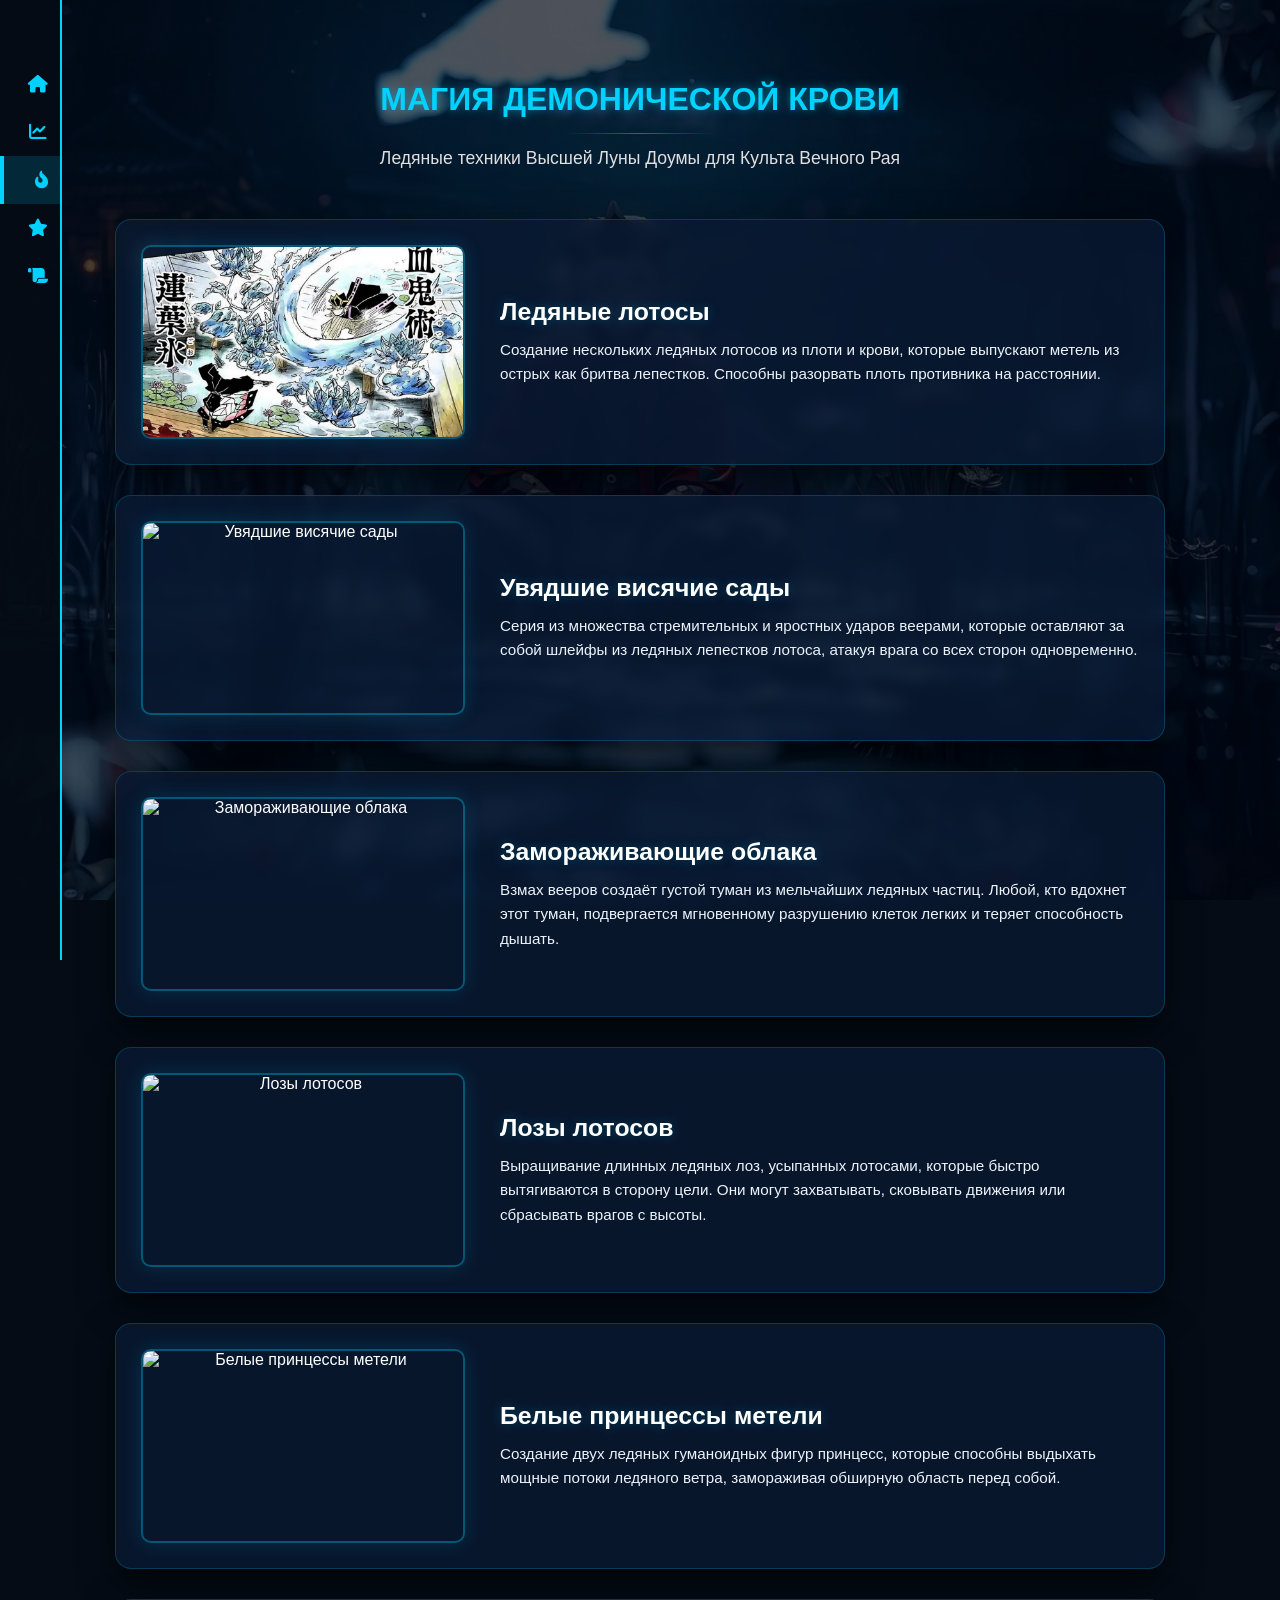
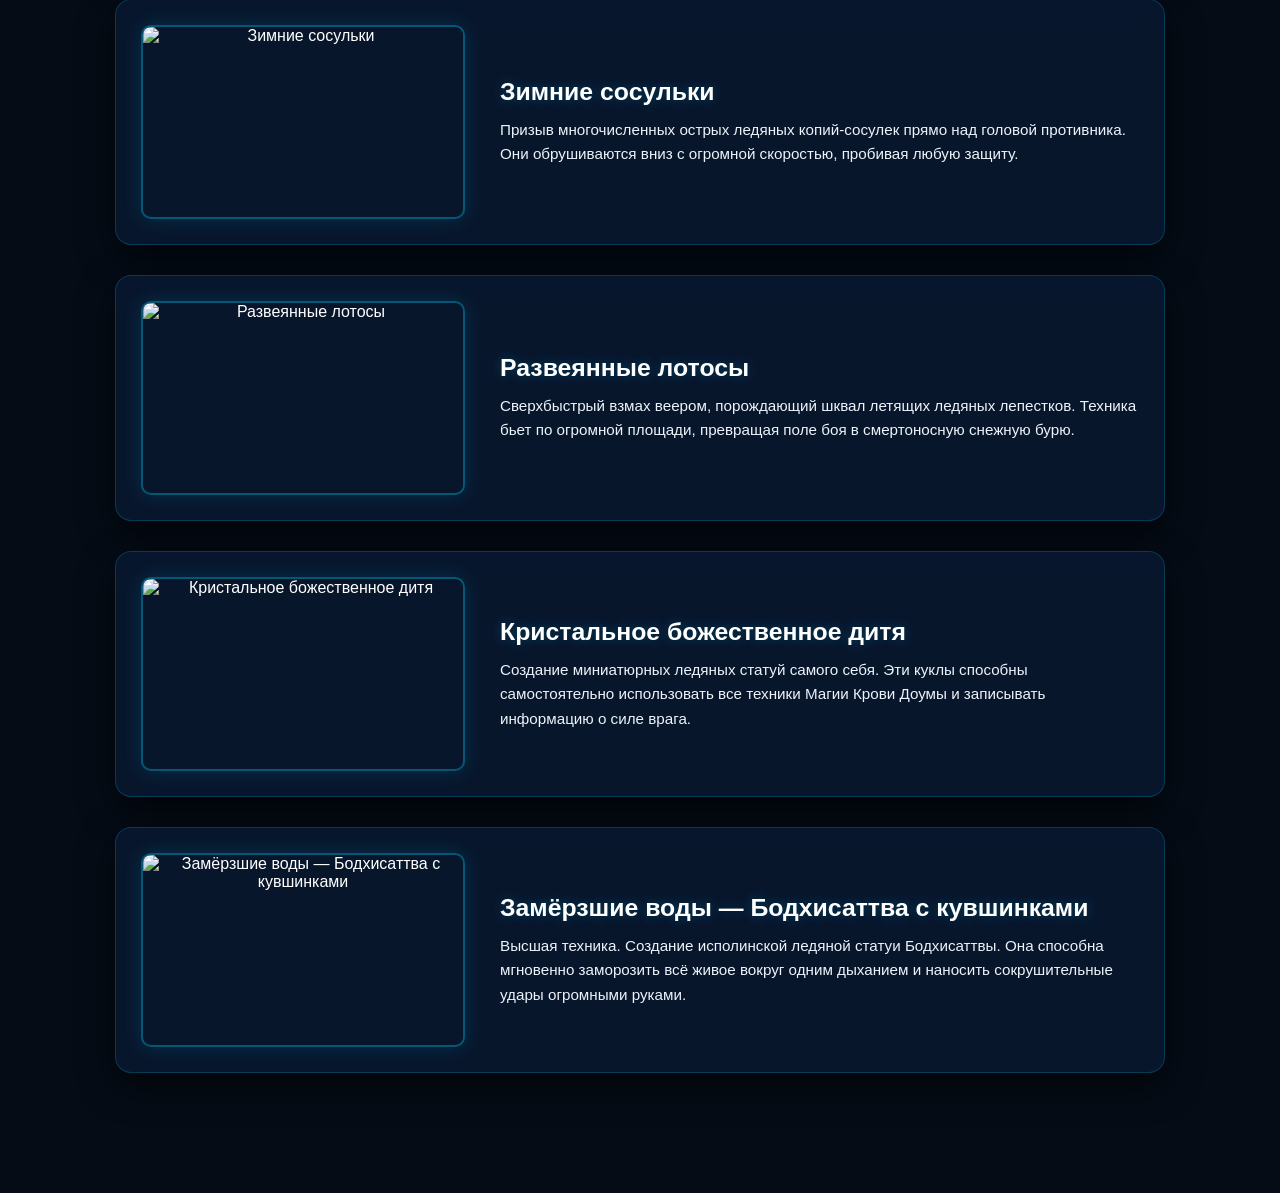
==== commit 90e04a87: "Add files via upload" ====
--- a/blood.html
+++ b/blood.html
@@ -33,13 +33,13 @@
 
     <div class="blood-arts-list">
         
-        <div class="blood-art-card">
-            <img class="blood-art-img" src="https://static.wikia.nocookie.net/kimetsu-no-yaiba/images/5/5b/Frozen_Lotuses.png/revision/latest/scale-to-width-down/1000?cb=20200409014038" alt="Ледяные лотосы">
-            <div class="blood-art-info">
-                <h3 class="blood-art-name">Ледяные лотосы</h3>
-                <p class="blood-art-desc">Создание нескольких ледяных лотосов из плоти и крови, которые выпускают метель из острых как бритва лепестков. Способны разорвать плоть противника на расстоянии.</p>
-            </div>
-        </div>
+<div class="blood-art-card">
+    <img class="blood-art-img" src="images/ice-lotus.png" alt="Ледяные лотосы">
+    <div class="blood-art-info">
+        <h3 class="blood-art-name">Ледяные лотосы</h3>
+        <p class="blood-art-desc">Создание нескольких ледяных лотосов из плоти и крови, которые выпускают метель из острых как бритва лепестков. Способны разорвать плоть противника на расстоянии.</p>
+    </div>
+</div>
 
 
         <div class="blood-art-card">
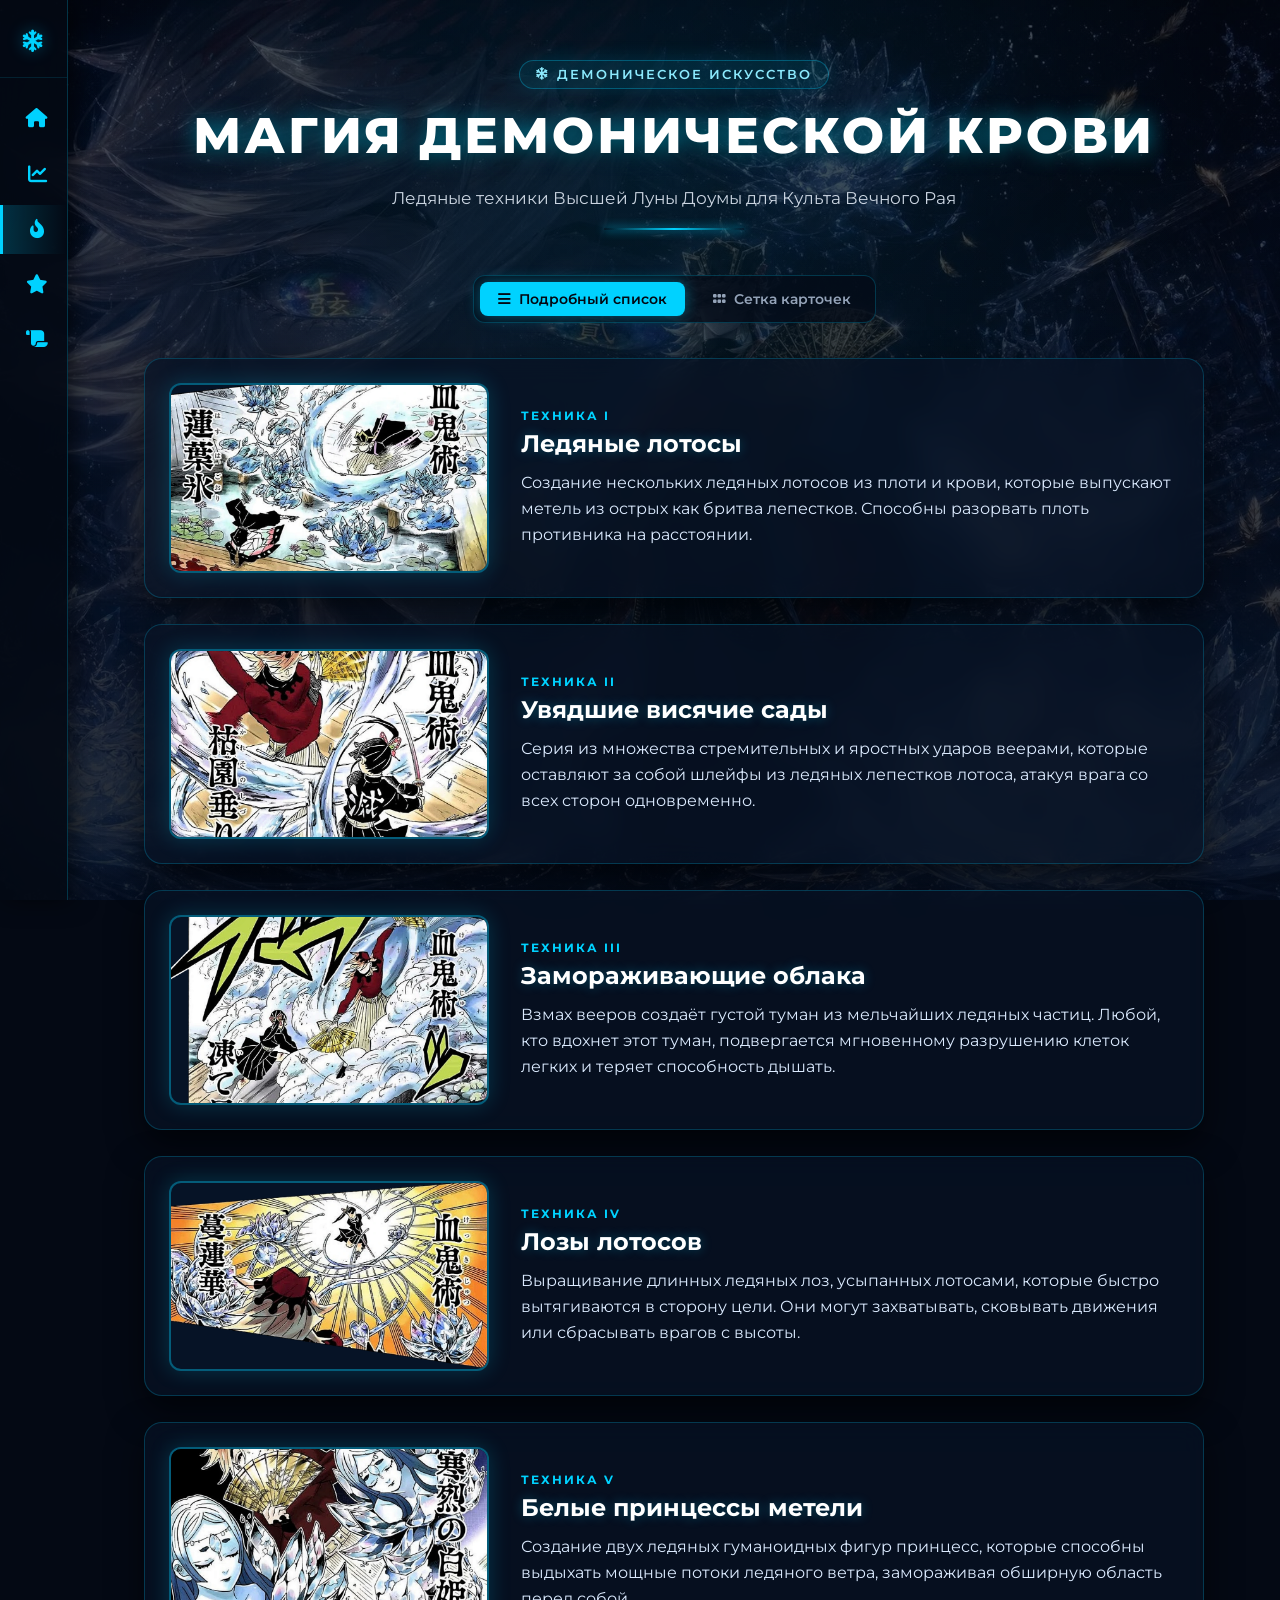
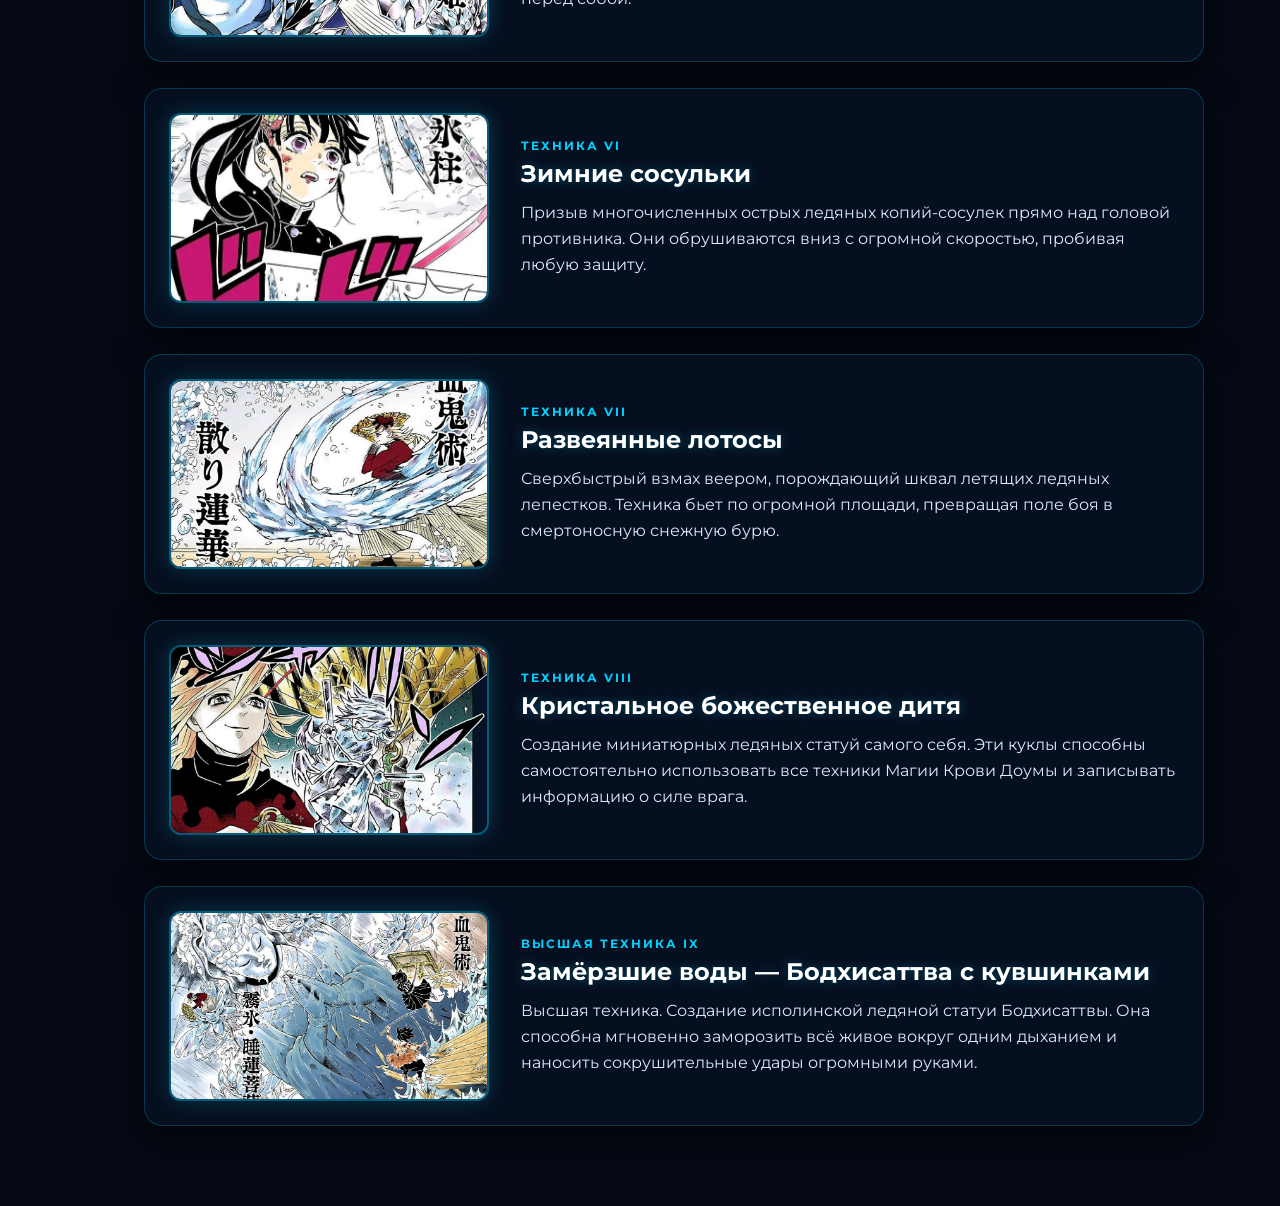
==== commit a096c372: "Add files via upload" ====
--- a/blood.html
+++ b/blood.html
@@ -2,21 +2,20 @@
 <html lang="ru">
 <head>
     <meta charset="UTF-8">
+    <meta name="viewport" content="width=device-width, initial-scale=1.0">
     <title>Магия крови — Доума</title>
     <link rel="stylesheet" href="https://cdnjs.cloudflare.com/ajax/libs/font-awesome/6.4.0/css/all.min.css">
     <link rel="stylesheet" href="style.css">
 </head>
 <body>
 
-
-<div class="snowflakes" aria-hidden="true">
-    <div class="snowflake">❅</div> <div class="snowflake">❆</div> <div class="snowflake">❅</div>
-    <div class="snowflake">❆</div> <div class="snowflake">❅</div> <div class="snowflake">❆</div>
-    <div class="snowflake">❅</div> <div class="snowflake">❆</div> <div class="snowflake">❅</div>
-</div>
-
+<div id="snow-container"></div>
 
 <nav class="sidebar">
+    <div class="sidebar-logo">
+        <i class="fa-solid fa-snowflake"></i>
+        <span>Вечный Рай</span>
+    </div>
     <a class="sidebar-item" href="index.html"><i class="fa-solid fa-house"></i> <span>Главная</span></a>
     <a class="sidebar-item" href="rank.html"><i class="fa-solid fa-chart-line"></i> <span>Система повышения</span></a>
     <a class="sidebar-item active-nav" href="blood.html"><i class="fa-solid fa-fire-flame-curved"></i> <span>Магия крови</span></a>
@@ -24,103 +23,147 @@
     <a class="sidebar-item" href="prayers.html"><i class="fa-solid fa-scroll"></i> <span>Молитвы</span></a>
 </nav>
 
-
 <main class="main-container">
     
+    <div class="cult-badge"><i class="fa-solid fa-snowflake"></i> Демоническое искусство</div>
     <h1 class="main-title">МАГИЯ ДЕМОНИЧЕСКОЙ КРОВИ</h1>
     <div class="page-subtitle">Ледяные техники Высшей Луны Доумы для Культа Вечного Рая</div>
 
+    <div class="view-switcher">
+        <button class="view-btn active" onclick="setBloodView('list', this)">
+            <i class="fa-solid fa-bars"></i> Подробный список
+        </button>
+        <button class="view-btn" onclick="setBloodView('grid', this)">
+            <i class="fa-solid fa-grip"></i> Сетка карточек
+        </button>
+    </div>
 
-    <div class="blood-arts-list">
+    <div class="blood-arts-list" id="bloodArtsList">
         
-<div class="blood-art-card">
-    <img class="blood-art-img" src="images/ice-lotus.png" alt="Ледяные лотосы">
-    <div class="blood-art-info">
-        <h3 class="blood-art-name">Ледяные лотосы</h3>
-        <p class="blood-art-desc">Создание нескольких ледяных лотосов из плоти и крови, которые выпускают метель из острых как бритва лепестков. Способны разорвать плоть противника на расстоянии.</p>
-    </div>
-</div>
+        <!-- 1. Ледяные лотосы -->
+        <div class="blood-art-card">
+            <img class="blood-art-img" data-name="ice-lotus" src="images/ice-lotus.png" alt="Ледяные лотосы">
+            <div class="blood-art-info">
+                <span class="blood-art-number">Техника I</span>
+                <h3 class="blood-art-name">Ледяные лотосы</h3>
+                <p class="blood-art-desc">Создание нескольких ледяных лотосов из плоти и крови, которые выпускают метель из острых как бритва лепестков. Способны разорвать плоть противника на расстоянии.</p>
+            </div>
+        </div>
 
-
+        <!-- 2. Увядшие висячие сады -->
         <div class="blood-art-card">
-            <img class="blood-art-img" src="https://static.wikia.nocookie.net/kimetsu-no-yaiba/images/b/b8/Barren_Hanging_Garden.png/revision/latest/scale-to-width-down/1000?cb=20200409013808" alt="Увядшие висячие сады">
+            <img class="blood-art-img" data-name="withered-hanging-gardens" src="images/withered-hanging-gardens.png" alt="Увядшие висячие сады">
             <div class="blood-art-info">
+                <span class="blood-art-number">Техника II</span>
                 <h3 class="blood-art-name">Увядшие висячие сады</h3>
                 <p class="blood-art-desc">Серия из множества стремительных и яростных ударов веерами, которые оставляют за собой шлейфы из ледяных лепестков лотоса, атакуя врага со всех сторон одновременно.</p>
             </div>
         </div>
 
-
+        <!-- 3. Замораживающие облака -->
         <div class="blood-art-card">
-            <img class="blood-art-img" src="https://static.wikia.nocookie.net/kimetsu-no-yaiba/images/0/0c/Freezing_Clouds.png/revision/latest/scale-to-width-down/1000?cb=20200409013947" alt="Замораживающие облака">
+            <img class="blood-art-img" data-name="freezing-clouds" src="images/freezing-clouds.png" alt="Замораживающие облака">
             <div class="blood-art-info">
+                <span class="blood-art-number">Техника III</span>
                 <h3 class="blood-art-name">Замораживающие облака</h3>
                 <p class="blood-art-desc">Взмах вееров создаёт густой туман из мельчайших ледяных частиц. Любой, кто вдохнет этот туман, подвергается мгновенному разрушению клеток легких и теряет способность дышать.</p>
             </div>
         </div>
 
-
+        <!-- 4. Лозы лотосов -->
         <div class="blood-art-card">
-            <img class="blood-art-img" src="https://static.wikia.nocookie.net/kimetsu-no-yaiba/images/3/33/Lotus_Vines.png/revision/latest/scale-to-width-down/1000?cb=20200409014106" alt="Лозы лотосов">
+            <img class="blood-art-img" data-name="lotus-vines" src="images/lotus-vines.png" alt="Лозы лотосов">
             <div class="blood-art-info">
+                <span class="blood-art-number">Техника IV</span>
                 <h3 class="blood-art-name">Лозы лотосов</h3>
                 <p class="blood-art-desc">Выращивание длинных ледяных лоз, усыпанных лотосами, которые быстро вытягиваются в сторону цели. Они могут захватывать, сковывать движения или сбрасывать врагов с высоты.</p>
             </div>
         </div>
 
-
+        <!-- 5. Белые принцессы метели -->
         <div class="blood-art-card">
-            <img class="blood-art-img" src="https://static.wikia.nocookie.net/kimetsu-no-yaiba/images/f/ff/Cold_White_Princesses.png/revision/latest/scale-to-width-down/1000?cb=20200409013848" alt="Белые принцессы метели">
+            <img class="blood-art-img" data-name="white-blizzard-princesses" src="images/white-blizzard-princesses.png" alt="Белые принцессы метели">
             <div class="blood-art-info">
+                <span class="blood-art-number">Техника V</span>
                 <h3 class="blood-art-name">Белые принцессы метели</h3>
                 <p class="blood-art-desc">Создание двух ледяных гуманоидных фигур принцесс, которые способны выдыхать мощные потоки ледяного ветра, замораживая обширную область перед собой.</p>
             </div>
         </div>
 
-
+        <!-- 6. Зимние сосульки -->
         <div class="blood-art-card">
-            <img class="blood-art-img" src="https://static.wikia.nocookie.net/kimetsu-no-yaiba/images/1/12/Wintry_Icicles.png/revision/latest?cb=20200409014446" alt="Зимние сосульки">
+            <img class="blood-art-img" data-name="winter-icicles" src="images/winter-icicles.jpg" alt="Зимние сосульки">
             <div class="blood-art-info">
+                <span class="blood-art-number">Техника VI</span>
                 <h3 class="blood-art-name">Зимние сосульки</h3>
                 <p class="blood-art-desc">Призыв многочисленных острых ледяных копий-сосулек прямо над головой противника. Они обрушиваются вниз с огромной скоростью, пробивая любую защиту.</p>
             </div>
         </div>
 
-
+        <!-- 7. Развеянные лотосы -->
         <div class="blood-art-card">
-            <img class="blood-art-img" src="https://static.wikia.nocookie.net/kimetsu-no-yaiba/images/a/a7/Scattering_Lotuses.png/revision/latest/scale-to-width-down/1000?cb=20200409014400" alt="Развеянные лотосы">
+            <img class="blood-art-img" data-name="scattered-lotus" src="images/scattered-lotus.png" alt="Развеянные лотосы">
             <div class="blood-art-info">
+                <span class="blood-art-number">Техника VII</span>
                 <h3 class="blood-art-name">Развеянные лотосы</h3>
                 <p class="blood-art-desc">Сверхбыстрый взмах веером, порождающий шквал летящих ледяных лепестков. Техника бьет по огромной площади, превращая поле боя в смертоносную снежную бурю.</p>
             </div>
         </div>
 
-
+        <!-- 8. Кристальное божественное дитя -->
         <div class="blood-art-card">
-            <img class="blood-art-img" src="https://static.wikia.nocookie.net/kimetsu-no-yaiba/images/b/bb/Crystalline_Divine_Child.png/revision/latest/scale-to-width-down/1000?cb=20200409013919" alt="Кристальное божественное дитя">
+            <img class="blood-art-img" data-name="crystal-divine-child" src="images/crystal-divine-child.png" alt="Кристальное божественное дитя">
             <div class="blood-art-info">
+                <span class="blood-art-number">Техника VIII</span>
                 <h3 class="blood-art-name">Кристальное божественное дитя</h3>
                 <p class="blood-art-desc">Создание миниатюрных ледяных статуй самого себя. Эти куклы способны самостоятельно использовать все техники Магии Крови Доумы и записывать информацию о силе врага.</p>
             </div>
         </div>
 
-
+        <!-- 9. Замёрзшие воды — Бодхисаттва с кувшинками -->
         <div class="blood-art-card">
-            <img class="blood-art-img" src="https://static.wikia.nocookie.net/kimetsu-no-yaiba/images/f/f7/Rime_Waterlily_Bodhisattva.png/revision/latest/scale-to-width-down/1000?cb=20200409014232" alt="Замёрзшие воды — Бодхисаттва с кувшинками">
+            <img class="blood-art-img" data-name="frozen-bodhisattva" src="images/frozen-bodhisattva.png" alt="Замёрзшие воды — Бодхисаттва с кувшинками">
             <div class="blood-art-info">
+                <span class="blood-art-number">Высшая техника IX</span>
                 <h3 class="blood-art-name">Замёрзшие воды — Бодхисаттва с кувшинками</h3>
                 <p class="blood-art-desc">Высшая техника. Создание исполинской ледяной статуи Бодхисаттвы. Она способна мгновенно заморозить всё живое вокруг одним дыханием и наносить сокрушительные удары огромными руками.</p>
             </div>
         </div>
 
-
     </div>
-
 
 </main>
 
+<script src="script.js"></script>
+<script>
+// Автоматический поиск картинок по всем возможным расширениям и папкам
+document.querySelectorAll('.blood-art-img').forEach(img => {
+    const baseName = img.getAttribute('data-name');
+    if (!baseName) return;
 
+    const candidates = [
+        `images/${baseName}.png`,
+        `images/${baseName}.jpg`,
+        `images/${baseName}.webp`,
+        `images/${baseName}.jpeg`,
+        `${baseName}.png`,
+        `${baseName}.jpg`,
+        `${baseName}.webp`,
+        `${baseName}.jpeg`,
+        `images/${baseName}.jpg.jpg`,
+        `images/${baseName}.png.png`
+    ];
+
+    let index = 0;
+    img.onerror = function() {
+        index++;
+        if (index < candidates.length) {
+            img.src = candidates[index];
+        } else {
+            img.onerror = null;
+        }
+    };
+});
+</script>
 </body>
-</html>
-
-
+</html>
--- a/style.css
+++ b/style.css
@@ -1,1809 +1,1082 @@
-/* Базовые стили и глубокий тёмный фон для эффекта снега */
-body {
+@import url('https://fonts.googleapis.com/css2?family=Cinzel:wght@600;700;800&family=Cormorant+Garamond:ital,wght@0,600;1,500;1,600&family=Montserrat:wght@400;500;600;700;800&display=swap');
+
+:root {
+    --bg-dark: #040914;
+    --glass-bg: rgba(7, 18, 36, 0.72);
+    --glass-bg-hover: rgba(11, 28, 54, 0.85);
+    --ice-primary: #00d2ff;
+    --ice-light: #8be9fd;
+    --ice-glow: rgba(0, 210, 255, 0.35);
+    --ice-border: rgba(0, 210, 255, 0.22);
+    --crimson-accent: #ff4757;
+    --gold-accent: #ffb86c;
+    --text-main: #f1f5f9;
+    --text-muted: #94a3b8;
+    --sidebar-collapsed: 68px;
+    --sidebar-expanded: 260px;
+}
+
+* {
+    box-sizing: border-box;
     margin: 0;
     padding: 0;
-    font-family: 'Arial', sans-serif;
-    color: #fff;
-    background-color: #050b14;
+}
+
+html {
+    scroll-behavior: smooth;
+}
+
+body {
+    font-family: 'Montserrat', sans-serif;
+    color: var(--text-main);
+    background-color: var(--bg-dark);
+    background-image: url('background.png');
+    background-repeat: no-repeat;
+    background-attachment: fixed;
     background-size: cover;
     background-position: center;
-    background-attachment: fixed;
     min-height: 100vh;
-    display: flex;
-    flex-direction: column;
-    align-items: center;
     overflow-x: hidden;
     position: relative;
 }
 
-/* Контейнер для падающего снега */
-#snow-container {
+/* Многослойное затемнение поверх фона Доумы для идеальной читаемости */
+body::before {
+    content: '';
     position: fixed;
-    top: 0;
-    left: 0;
-    width: 100%;
-    height: 100%;
+    inset: 0;
+    background: 
+        radial-gradient(circle at 50% 20%, rgba(0, 210, 255, 0.08) 0%, transparent 60%),
+        linear-gradient(180deg, rgba(3, 8, 18, 0.72) 0%, rgba(4, 10, 22, 0.86) 100%);
+    z-index: -1;
+}
+
+/* Стилизация скроллбара */
+::-webkit-scrollbar {
+    width: 8px;
+}
+::-webkit-scrollbar-track {
+    background: #030812;
+}
+::-webkit-scrollbar-thumb {
+    background: linear-gradient(180deg, var(--ice-primary), #0066ff);
+    border-radius: 4px;
+}
+
+/* =========================================
+   ПАДАЮЩИЙ СНЕГ
+========================================== */
+#snow-container, .snowflakes {
+    position: fixed;
+    inset: 0;
     pointer-events: none;
-    z-index: 999;
-}
-
-/* Стиль отдельной снежинки */
+    z-index: 998;
+    overflow: hidden;
+}
+
 .snowflake {
-    position: absolute;
-    top: -10px;
-    color: #fff;
-    font-family: Arial, sans-serif;
-    cursor: default;
+    position: fixed;
+    top: -5%;
+    color: #ffffff;
+    text-shadow: 0 0 8px var(--ice-primary);
     user-select: none;
+    pointer-events: none;
     animation: fall linear infinite;
-    opacity: 0.8;
 }
 
 @keyframes fall {
-    0% { transform: translateY(0) translateX(0) rotate(0deg); }
-    100% { transform: translateY(105vh) translateX(50px) rotate(360deg); }
-}
-
-/* Выдвижная шторка навигации */
+    0% {
+        transform: translateY(-5vh) translateX(0) rotate(0deg);
+        opacity: 0;
+    }
+    15% {
+        opacity: 0.75;
+    }
+    85% {
+        opacity: 0.75;
+    }
+    100% {
+        transform: translateY(105vh) translateX(45px) rotate(360deg);
+        opacity: 0;
+    }
+}
+
+/* =========================================
+   БОКОВАЯ НАВИГАЦИЯ (SIDEBAR)
+========================================== */
 .sidebar {
     position: fixed;
     left: 0;
     top: 0;
-    height: 100%;
-    width: 60px;
-    background-color: rgba(6, 13, 23, 0.95);
-    border-right: 2px solid #00d2ff;
-    overflow-x: hidden;
-    transition: width 0.4s cubic-bezier(0.4, 0, 0.2, 1);
+    width: var(--sidebar-collapsed);
+    height: 100vh;
+    background: rgba(4, 10, 20, 0.88);
+    backdrop-filter: blur(16px);
+    -webkit-backdrop-filter: blur(16px);
+    border-right: 1px solid var(--ice-border);
+    box-shadow: 4px 0 25px rgba(0, 0, 0, 0.6);
+    padding-top: 30px;
     z-index: 1000;
-    padding-top: 20px;
-}
-
-.sidebar:hover { width: 260px; }
+    transition: width 0.35s cubic-bezier(0.4, 0, 0.2, 1), box-shadow 0.35s ease;
+    overflow: hidden;
+    white-space: nowrap;
+    display: flex;
+    flex-direction: column;
+    gap: 6px;
+}
+
+.sidebar:hover {
+    width: var(--sidebar-expanded);
+    box-shadow: 10px 0 35px rgba(0, 210, 255, 0.15);
+    border-right-color: rgba(0, 210, 255, 0.45);
+}
+
+.sidebar-logo {
+    display: flex;
+    align-items: center;
+    padding: 0 20px 25px 20px;
+    margin-bottom: 10px;
+    border-bottom: 1px solid rgba(0, 210, 255, 0.12);
+    color: var(--ice-primary);
+    font-weight: 700;
+    letter-spacing: 1.5px;
+    font-size: 0.95rem;
+}
+
+.sidebar-logo i {
+    min-width: 28px;
+    font-size: 1.4rem;
+    text-align: center;
+    filter: drop-shadow(0 0 8px var(--ice-glow));
+}
+
+.sidebar-logo span {
+    margin-left: 16px;
+    opacity: 0;
+    transition: opacity 0.25s ease;
+    text-transform: uppercase;
+}
+
+.sidebar:hover .sidebar-logo span {
+    opacity: 1;
+}
 
 .sidebar-item {
     display: flex;
     align-items: center;
     padding: 15px 20px;
-    color: #a0aec0;
-    transition: all 0.3s;
-    white-space: nowrap;
-    cursor: pointer;
+    color: var(--text-muted);
+    text-decoration: none;
+    font-size: 0.95rem;
+    font-weight: 500;
+    transition: all 0.25s ease;
+    border-left: 3px solid transparent;
+}
+
+.sidebar-item i {
+    min-width: 28px;
+    font-size: 1.2rem;
+    text-align: center;
+    color: var(--ice-primary);
+    transition: transform 0.25s ease, filter 0.25s ease;
+}
+
+.sidebar-item span {
+    margin-left: 16px;
+    opacity: 0;
+    transition: opacity 0.25s ease, transform 0.25s ease;
+    transform: translateX(-5px);
+}
+
+.sidebar:hover .sidebar-item span {
+    opacity: 1;
+    transform: translateX(0);
 }
 
 .sidebar-item:hover {
+    background: rgba(0, 210, 255, 0.08);
+    color: #ffffff;
+    padding-left: 24px;
+}
+
+.sidebar-item:hover i {
+    transform: scale(1.15);
+    filter: drop-shadow(0 0 8px var(--ice-primary));
+}
+
+.sidebar-item.active-nav {
+    background: linear-gradient(90deg, rgba(0, 210, 255, 0.2), transparent);
+    color: #ffffff;
+    border-left: 3px solid var(--ice-primary);
+    font-weight: 600;
+}
+
+/* =========================================
+   ОСНОВНОЙ КОНТЕЙНЕР И ЗАГОЛОВКИ
+========================================== */
+.main-container {
+    margin: 0 auto;
+    padding: 60px 30px 80px calc(var(--sidebar-collapsed) + 30px);
+    max-width: 1240px;
+    width: 100%;
+    display: flex;
+    flex-direction: column;
+    align-items: center;
+    text-align: center;
+    position: relative;
+    z-index: 10;
+}
+
+.cult-badge {
+    display: inline-flex;
+    align-items: center;
+    gap: 8px;
+    padding: 6px 16px;
+    border-radius: 50px;
     background: rgba(0, 210, 255, 0.1);
-    color: #00d2ff;
-    padding-left: 25px;
-}
-
-.sidebar-item i {
-    font-size: 20px;
-    width: 30px;
-    min-width: 30px;
-    text-align: center;
-    color: #00d2ff;
-}
-
-.sidebar-item span {
-    margin-left: 15px;
-    font-size: 16px;
-    opacity: 0;
-    transition: opacity 0.2s;
-}
-
-.sidebar:hover .sidebar-item span { opacity: 1; }
-
-/* Основной контейнер */
-.main-container {
-    margin-left: 60px;
-    max-width: 1100px;
-    width: 100%;
-    padding: 40px 20px;
-    display: flex;
-    flex-direction: column;
-    align-items: center;
-    text-align: center;
-    box-sizing: border-box;
-    z-index: 10;
-}
-
-/* Главная шапка страницы */
-.main-header {
-    font-size: 3rem;
-    font-weight: bold;
+    border: 1px solid rgba(0, 210, 255, 0.3);
+    color: var(--ice-light);
+    font-size: 0.8rem;
+    font-weight: 600;
+    letter-spacing: 2px;
+    text-transform: uppercase;
+    margin-bottom: 16px;
+    box-shadow: 0 0 20px rgba(0, 210, 255, 0.15);
+}
+
+.main-header, .main-title {
+    font-family: 'Cinzel', 'Montserrat', serif;
+    font-size: clamp(2rem, 4vw, 3.1rem);
+    font-weight: 800;
     text-transform: uppercase;
     letter-spacing: 3px;
-    margin-top: 40px;
-    color: #fff;
-    text-shadow: 0 0 15px rgba(0, 210, 255, 0.6), 0 0 30px rgba(0, 210, 255, 0.3);
-}
-
-/* Центральный блок с информацией */
+    color: #ffffff;
+    margin-bottom: 14px;
+    text-shadow: 
+        0 0 20px rgba(0, 210, 255, 0.55),
+        0 4px 15px rgba(0, 0, 0, 0.9);
+}
+
+.content-spacing {
+    margin-top: 30px;
+}
+
+.page-subtitle {
+    font-size: 1.05rem;
+    color: #cbd5e1;
+    margin-bottom: 45px;
+    max-width: 680px;
+    line-height: 1.6;
+    position: relative;
+    padding-bottom: 18px;
+}
+
+.page-subtitle::after {
+    content: '';
+    position: absolute;
+    bottom: 0;
+    left: 50%;
+    transform: translateX(-50%);
+    width: 140px;
+    height: 2px;
+    background: linear-gradient(90deg, transparent, var(--ice-primary), transparent);
+    box-shadow: 0 0 10px var(--ice-primary);
+}
+
+.section-divider {
+    width: 100%;
+    max-width: 850px;
+    border: none;
+    height: 1px;
+    background: linear-gradient(90deg, transparent, rgba(0, 210, 255, 0.35), transparent);
+    margin: 50px 0 20px 0;
+}
+
+/* =========================================
+   ГЛАВНАЯ СТРАНИЦА (HERO & НАВИГАЦИОННЫЕ КАРТОЧКИ)
+========================================== */
 .hero-section {
-    background: rgba(10, 23, 42, 0.8);
-    border: 1px solid rgba(0, 210, 255, 0.3);
+    background: var(--glass-bg);
+    backdrop-filter: blur(14px);
+    -webkit-backdrop-filter: blur(14px);
+    border: 1px solid var(--ice-border);
+    border-radius: 20px;
+    padding: 38px 42px;
+    margin-top: 15px;
+    box-shadow: 0 20px 50px rgba(0, 0, 0, 0.7), inset 0 0 25px rgba(0, 210, 255, 0.05);
+    width: 100%;
+    max-width: 860px;
+    position: relative;
+    overflow: hidden;
+}
+
+.hero-section::before {
+    content: '';
+    position: absolute;
+    top: 0;
+    left: 0;
+    right: 0;
+    height: 3px;
+    background: linear-gradient(90deg, transparent, var(--ice-primary), #ffffff, var(--ice-primary), transparent);
+}
+
+.info-textbox {
+    background: rgba(3, 9, 20, 0.75);
+    border-left: 4px solid var(--ice-primary);
+    border-radius: 10px;
+    padding: 22px 26px;
+    text-align: left;
+    margin-bottom: 28px;
+    color: #e2e8f0;
+    font-size: 1.02rem;
+    line-height: 1.7;
+    box-shadow: inset 0 0 15px rgba(0, 0, 0, 0.5);
+}
+
+.info-textbox strong {
+    color: var(--ice-light);
+    font-size: 1.1rem;
+    display: inline-block;
+    margin-bottom: 6px;
+    letter-spacing: 0.5px;
+}
+
+.server-ip-box {
+    background: linear-gradient(135deg, rgba(0, 210, 255, 0.15), rgba(0, 102, 255, 0.15));
+    border: 1px solid var(--ice-primary);
+    padding: 14px 32px;
     border-radius: 12px;
-    padding: 35px 40px;
-    margin-top: 30px;
-    backdrop-filter: blur(8px);
-    box-shadow: 0 10px 30px rgba(0,0,0,0.7);
-    width: 100%;
-    max-width: 800px;
-    box-sizing: border-box;
-}
-
-.hero-section p {
-    color: #a0aec0;
     font-size: 1.1rem;
-    margin-bottom: 25px;
-}
-
-/* Окошко для информации о Культе */
-.info-textbox {
-    background: rgba(5, 12, 22, 0.9);
-    border-left: 4px solid #00d2ff;
-    border-radius: 6px;
-    padding: 20px;
-    text-align: left;
-    margin: 20px 0;
-    color: #e2e8f0;
-    font-size: 1rem;
-    line-height: 1.6;
-}
-
-/* Блок IP адреса */
-.server-ip-box {
-    margin-top: 15px;
-    background: rgba(0, 210, 255, 0.15);
-    border: 2px solid #00d2ff;
-    padding: 12px 30px;
-    border-radius: 8px;
-    font-size: 1.2rem;
-    font-weight: bold;
-    letter-spacing: 1px;
+    font-weight: 700;
+    letter-spacing: 1.2px;
+    color: #ffffff;
     cursor: pointer;
-    transition: transform 0.2s, background 0.2s;
+    transition: all 0.3s ease;
     display: inline-flex;
     align-items: center;
-    gap: 10px;
+    gap: 12px;
+    box-shadow: 0 0 20px rgba(0, 210, 255, 0.2);
+}
+
+.server-ip-box i {
+    color: var(--ice-primary);
 }
 
 .server-ip-box:hover {
-    transform: scale(1.05);
-    background: rgba(0, 210, 255, 0.25);
-}
-
-/* Сетка карточек */
+    transform: translateY(-3px) scale(1.03);
+    background: linear-gradient(135deg, rgba(0, 210, 255, 0.28), rgba(0, 102, 255, 0.28));
+    box-shadow: 0 8px 25px rgba(0, 210, 255, 0.4);
+}
+
 .cards-grid {
     display: grid;
-    grid-template-columns: repeat(auto-fit, minmax(220px, 1fr));
-    gap: 25px;
-    width: 100%;
-    margin-top: 60px;
-}
-
-/* Карточка */
+    grid-template-columns: repeat(auto-fit, minmax(250px, 1fr));
+    gap: 26px;
+    width: 100%;
+    margin-top: 50px;
+}
+
 .card {
-    background: rgba(10, 23, 42, 0.85);
-    border-bottom: 4px solid #00d2ff;
-    border-radius: 10px;
-    padding: 25px;
+    background: var(--glass-bg);
+    backdrop-filter: blur(12px);
+    -webkit-backdrop-filter: blur(12px);
+    border: 1px solid var(--ice-border);
+    border-bottom: 3px solid var(--ice-primary);
+    border-radius: 16px;
+    padding: 30px 26px;
     text-align: left;
-    transition: transform 0.3s, box-shadow 0.3s;
+    transition: all 0.35s cubic-bezier(0.165, 0.84, 0.44, 1);
     display: flex;
     flex-direction: column;
     justify-content: space-between;
-    box-shadow: 0 5px 15px rgba(0,0,0,0.4);
-    backdrop-filter: blur(5px);
+    box-shadow: 0 12px 30px rgba(0, 0, 0, 0.55);
+    position: relative;
+    overflow: hidden;
 }
 
 .card:hover {
     transform: translateY(-8px);
-    box-shadow: 0 12px 25px rgba(0, 210, 255, 0.3);
+    background: var(--glass-bg-hover);
+    border-color: rgba(0, 210, 255, 0.5);
+    box-shadow: 0 18px 40px rgba(0, 210, 255, 0.22);
 }
 
 .card i {
-    font-size: 2.5rem;
-    color: #00d2ff;
-    margin-bottom: 15px;
+    font-size: 2.2rem;
+    color: var(--ice-primary);
+    margin-bottom: 18px;
+    display: inline-block;
+    filter: drop-shadow(0 0 10px rgba(0, 210, 255, 0.35));
 }
 
 .card h3 {
-    margin: 0 0 10px 0;
+    margin: 0 0 12px 0;
     font-size: 1.3rem;
-    color: #fff;
+    font-weight: 700;
+    color: #ffffff;
 }
 
 .card p {
-    margin: 0 0 20px 0;
-    color: #a0aec0;
+    margin: 0 0 24px 0;
+    color: #cbd5e1;
     font-size: 0.95rem;
-    line-height: 1.5;
-}
-
-/* Кнопка "Изучить" */
+    line-height: 1.6;
+}
+
 .card-btn {
-    background: transparent;
-    border: 2px solid #00d2ff;
-    color: #00d2ff;
-    padding: 10px 20px;
-    border-radius: 5px;
-    font-weight: bold;
+    background: rgba(0, 210, 255, 0.08);
+    border: 1px solid var(--ice-primary);
+    color: var(--ice-light);
+    padding: 12px 20px;
+    border-radius: 8px;
+    font-weight: 600;
+    font-size: 0.95rem;
+    text-decoration: none;
     cursor: pointer;
-    transition: all 0.3s;
+    transition: all 0.3s ease;
     text-align: center;
     display: block;
     width: 100%;
-    box-sizing: border-box;
 }
 
 .card-btn:hover {
-    background: #00d2ff;
-    color: #050b14;
-}
-
-/* СТИЛИ ДЛЯ ВСПЛЫВАЮЩИХ ОКОН */
-.modal-overlay {
-    position: fixed;
-    top: 0;
-    left: 0;
-    width: 100%;
-    height: 100%;
-    background: rgba(5, 11, 20, 0.85);
+    background: var(--ice-primary);
+    color: #030812;
+    box-shadow: 0 0 20px rgba(0, 210, 255, 0.5);
+}
+
+/* =========================================
+   СИСТЕМА ПОВЫШЕНИЯ (RANK.HTML)
+========================================== */
+/* Панель быстрой навигации по разделам */
+.quick-nav {
+    display: flex;
+    flex-wrap: wrap;
+    gap: 12px;
+    justify-content: center;
+    margin-bottom: 40px;
+}
+
+.quick-nav-btn {
+    background: var(--glass-bg);
     backdrop-filter: blur(10px);
-    display: flex;
-    justify-content: center;
-    align-items: center;
-    z-index: 2000;
-    opacity: 0;
-    pointer-events: none;
-    transition: opacity 0.3s ease;
-}
-
-.modal-overlay.active {
-    opacity: 1;
-    pointer-events: auto;
-}
-
-.modal-content {
-    background: rgba(10, 23, 42, 0.95);
-    border: 2px solid #00d2ff;
-    border-radius: 15px;
-    width: 90%;
-    max-width: 650px;
-    padding: 30px;
-    box-shadow: 0 0 30px rgba(0, 210, 255, 0.4);
-    position: relative;
-    transform: scale(0.8);
-    transition: transform 0.3s ease;
-    text-align: left;
-    box-sizing: border-box;
-}
-
-.modal-overlay.active .modal-content {
-    transform: scale(1);
-}
-
-.modal-header-block {
-    display: flex;
-    align-items: center;
-    gap: 15px;
-    border-bottom: 1px solid rgba(0, 210, 255, 0.3);
-    padding-bottom: 15px;
-    margin-bottom: 20px;
-}
-
-.modal-header-block i {
-    font-size: 2rem;
-    color: #00d2ff;
-}
-
-.modal-header-block h2 {
-    margin: 0;
-    font-size: 1.8rem;
-}
-
-.modal-body {
-    font-size: 1rem;
-    line-height: 1.6;
+    border: 1px solid var(--ice-border);
     color: #e2e8f0;
-    max-height: 400px;
-    overflow-y: auto;
-    padding-right: 10px;
-}
-
-.modal-body::-webkit-scrollbar { width: 6px; }
-.modal-body::-webkit-scrollbar-thumb { background: #00d2ff; border-radius: 10px; }
-
-.close-modal-btn {
-    background: #00d2ff;
-    color: #050b14;
-    border: none;
     padding: 10px 22px;
-    font-weight: bold;
-    border-radius: 5px;
-    cursor: pointer;
-    margin-top: 25px;
-    float: right;
-    transition: background 0.2s, transform 0.1s;
-}
-
-.close-modal-btn:hover {
-    background: #00b2d4;
+    border-radius: 30px;
+    text-decoration: none;
+    font-size: 0.9rem;
+    font-weight: 600;
+    transition: all 0.25s ease;
+    display: inline-flex;
+    align-items: center;
+    gap: 8px;
+}
+
+.quick-nav-btn i {
+    color: var(--ice-primary);
+}
+
+.quick-nav-btn:hover {
+    background: rgba(0, 210, 255, 0.18);
+    border-color: var(--ice-primary);
+    color: #ffffff;
     transform: translateY(-2px);
-}
-/* Стили для системы повышения */
-.main-container { padding: 20px; }
-.main-header { font-size: 2.5rem; color: #00d2ff; text-align: center; margin-bottom: 10px; }
-.main-subheader { text-align: center; color: #ffaa00; margin-bottom: 30px; }
-
-.ranks-grid { display: grid; grid-template-columns: repeat(auto-fit, minmax(300px, 1fr)); gap: 20px; }
-.rank-card { background: rgba(10, 25, 45, 0.8); border: 1px solid #00d2ff; border-radius: 12px; padding: 20px; }
-.card-header { display: flex; align-items: center; gap: 15px; margin-bottom: 15px; }
-.icon-box { width: 45px; height: 45px; border: 2px solid #00d2ff; border-radius: 50%; display: flex; align-items: center; justify-content: center; color: #00d2ff; }
-.rank-title { font-size: 1.2rem; font-weight: bold; }
-.rank-points { font-size: 1.4rem; font-weight: bold; margin-bottom: 10px; }
-.kd-line { font-size: 0.9rem; color: #ccc; margin-bottom: 10px; }
-.progress-bar { height: 4px; background: rgba(255, 255, 255, 0.1); border-radius: 2px; margin-bottom: 15px; overflow: hidden; }
-.progress-fill { height: 100%; background: #00d2ff; width: 60%; }
-.description { font-size: 0.85rem; color: #aaa; }
-.ranks-grid { display: grid; grid-template-columns: repeat(auto-fit, minmax(250px, 1fr)); gap: 20px; margin-top: 20px; }
-.rank-card { background: rgba(10, 25, 45, 0.9); border: 1px solid #00d2ff; padding: 20px; border-radius: 10px; text-align: center; }
-.rank-title { font-weight: bold; margin-bottom: 10px; color: #fff; }
-.kd-line { color: #00d2ff; font-size: 0.9rem; }
-.rank-card {
-    background: linear-gradient(145deg, #0f1c30, #050c16);
-    border: 1px solid rgba(0, 210, 255, 0.4);
-    border-radius: 16px;
-    padding: 25px;
-    box-shadow: 0 4px 15px rgba(0, 0, 0, 0.5);
-    transition: transform 0.3s ease;
-}
-
-.rank-card:hover { transform: scale(1.02); border-color: #00d2ff; }
-
-.rank-title { font-size: 1.3rem; font-weight: 700; color: #fff; margin-bottom: 5px; }
-
-.rank-points { font-size: 1.6rem; color: #00d2ff; font-weight: bold; margin-bottom: 10px; }
-
-.kd-line { font-size: 0.95rem; color: #a0a0a0; margin-bottom: 15px; display: flex; align-items: center; gap: 8px; }
-
-.description { font-size: 0.9rem; color: #888; line-height: 1.5; font-style: italic; }
-
-.progress-bar { height: 8px; background: #0a192f; border-radius: 4px; margin-bottom: 15px; overflow: hidden; }
-
-.progress-fill { height: 100%; background: linear-gradient(90deg, #00d2ff, #0066ff); box-shadow: 0 0 10px #00d2ff; }
-
-.ranks-grid { 
-    display: grid; 
-    grid-template-columns: repeat(auto-fit, minmax(300px, 1fr)); 
-    gap: 25px; 
-    padding: 20px; 
-}
-.rank-card { 
-    background: linear-gradient(135deg, #0e1e35, #081525); 
-    border: 1px solid #00d2ff; 
-    border-radius: 16px; 
-    padding: 25px; 
-    transition: 0.3s; 
-}
-.rank-card:hover { transform: translateY(-10px); border-color: #fff; }
-.card-header { display: flex; align-items: center; gap: 15px; margin-bottom: 15px; }
-.icon-box { width: 50px; height: 50px; border: 2px solid #00d2ff; border-radius: 50%; display: flex; align-items: center; justify-content: center; color: #00d2ff; font-size: 22px; }
-.rank-title { font-size: 1.3rem; font-weight: bold; color: #fff; }
-.rank-points { font-size: 1.5rem; color: #00d2ff; font-weight: bold; margin-bottom: 5px; }
-.kd-line { color: #aaa; margin-bottom: 10px; font-size: 0.9rem; }
-.progress-bar { height: 8px; background: #050c16; border-radius: 4px; overflow: hidden; margin-bottom: 15px; }
-.progress-fill { height: 100%; background: linear-gradient(90deg, #00d2ff, #0066ff); }
-.description { color: #888; font-size: 0.85rem; line-height: 1.4; }
-body {
-    background-color: #050c16 !important;
-    color: #ffffff !important;
-    font-family: Arial, sans-serif;
-}
-
-.main-container {
-    padding: 40px;
-    max-width: 1000px;
-    margin: 0 auto;
+    box-shadow: 0 5px 15px rgba(0, 210, 255, 0.25);
 }
 
 .ranks-grid {
     display: grid;
-    grid-template-columns: repeat(auto-fit, minmax(250px, 1fr));
-    gap: 20px;
+    grid-template-columns: repeat(auto-fit, minmax(290px, 1fr));
+    gap: 25px;
+    width: 100%;
 }
 
 .rank-card {
-    background: #0f1c30;
-    border: 1px solid #00d2ff;
-    padding: 20px;
-    border-radius: 12px;
-    text-align: center;
-}
-
-.rank-card h3 {
-    color: #00d2ff;
-    margin-top: 0;
-}
-/* Навигация */
-.sidebar { position: fixed; left: 0; top: 0; width: 220px; height: 100%; background: #050c16; border-right: 1px solid #00d2ff; padding-top: 20px; z-index: 1000; }
-.sidebar-item { display: block; padding: 15px; color: white; text-decoration: none; font-size: 1.1rem; }
-.active-nav { background: rgba(0, 210, 255, 0.2); border-left: 4px solid #00d2ff; }
-.main-container { margin-left: 240px; padding: 40px; color: white; }
-
-/* Карточки */
-.ranks-grid { display: grid; grid-template-columns: repeat(auto-fit, minmax(280px, 1fr)); gap: 20px; }
-.rank-card { background: #0f1c30; border: 1px solid #00d2ff; padding: 25px; border-radius: 12px; text-align: center; }
-.rank-card h3 { color: #00d2ff; margin-top: 0; }
-
-/* Снежинки */
-.snowflake { color: #fff; position: fixed; top: -20px; animation: fall 10s linear infinite; opacity: 0.6; pointer-events: none; }
-@keyframes fall { to { transform: translateY(110vh); } }
-.snowflake:nth-child(1) { left: 10%; animation-duration: 7s; }
-.snowflake:nth-child(2) { left: 40%; animation-duration: 10s; }
-.snowflake:nth-child(3) { left: 80%; animation-duration: 12s; }
-/* =========================================
-   ШТОРКА НАВИГАЦИИ (выезжает по наведению)
-========================================== */
-.sidebar { 
-    position: fixed; 
-    left: 0; 
-    top: 0; 
-    width: 60px; /* В закрытом виде (только иконки) */
-    height: 100%; 
-    background: #050c16; 
-    border-right: 2px solid #00d2ff; 
-    padding-top: 60px; 
-    z-index: 1000; 
-    transition: width 0.4s ease; /* Плавное открытие */
-    overflow: hidden; /* Скрываем текст, когда закрыта */
-    white-space: nowrap; /* Чтобы текст не переносился вниз */
-}
-
-/* Когда наводим мышку — открывается */
-.sidebar:hover { 
-    width: 250px; 
-    box-shadow: 5px 0 15px rgba(0, 0, 0, 0.8);
-}
-
-.sidebar-item { 
-    display: flex; 
-    align-items: center;
-    padding: 15px 20px; 
-    color: white; 
-    text-decoration: none; 
-    font-size: 1.1rem; 
-    transition: 0.3s;
-}
-
-/* Иконки в навигации всегда одного размера */
-.sidebar-item i {
-    min-width: 35px; 
-    font-size: 1.2rem;
-}
-
-.active-nav { background: rgba(0, 210, 255, 0.2); border-left: 4px solid #00d2ff; }
-
-/* =========================================
-   ОСНОВНОЙ КОНТЕНТ (ЦЕНТРОВКА)
-========================================== */
-.main-container { 
-    margin-left: 60px; /* Отступ равен закрытой шторке */
-    padding: 40px 20px; 
-    color: white; 
-    display: flex;
-    flex-direction: column;
-    align-items: center; /* Выстраиваем всё ровно по центру */
-}
-
-.main-container h1 {
-    color: #00d2ff;
-    text-shadow: 0 0 10px rgba(0, 210, 255, 0.5);
-    margin-bottom: 30px;
-    text-align: center;
-}
-
-/* =========================================
-   КАРТОЧКИ РАНГОВ (Широкие, чтобы не было пусто)
-========================================== */
-.ranks-grid { 
-    display: flex; 
-    flex-direction: column; /* В один столбик по центру */
-    gap: 25px; 
-    width: 100%;
-    max-width: 800px; /* Делаем их широкими! */
-}
-
-.rank-card { 
-    background: linear-gradient(135deg, #0a1526, #050c16); 
-    border: 1px solid #00d2ff; 
-    padding: 25px 40px; 
-    border-radius: 12px; 
-    text-align: center; 
-    box-shadow: 0 4px 15px rgba(0, 210, 255, 0.05);
-    transition: 0.3s;
-}
-
-/* Эффект при наведении на карточку */
+    background: var(--glass-bg);
+    backdrop-filter: blur(12px);
+    -webkit-backdrop-filter: blur(12px);
+    border-radius: 16px;
+    padding: 28px 24px;
+    box-shadow: 0 12px 30px rgba(0, 0, 0, 0.6);
+    border: 1px solid var(--ice-border);
+    display: flex;
+    flex-direction: column;
+    align-items: center;
+    text-align: center;
+    transition: all 0.3s ease;
+    position: relative;
+    overflow: hidden;
+}
+
 .rank-card:hover {
-    box-shadow: 0 4px 20px rgba(0, 210, 255, 0.3);
-    transform: scale(1.02); /* Чуть-чуть увеличивается */
-    background: linear-gradient(135deg, #0e1e35, #081220); 
-}
-
-.rank-card h3 { 
-    color: #00d2ff; 
-    margin-top: 0; 
-    font-size: 1.5rem;
-    margin-bottom: 15px;
-}
-
-.rank-card p {
-    font-size: 1.1rem;
-    color: #ccc;
-}
-
-
-/* =========================================
-   БАЗОВЫЕ НАСТРОЙКИ ФОНА
-========================================== */
-body {
-    background-color: #060b14; /* Темный фон */
-    color: #ffffff;
-    font-family: 'Segoe UI', Arial, sans-serif;
-    margin: 0;
-}
-
-/* =========================================
-   ШТОРКА НАВИГАЦИИ (как ты просил)
-========================================== */
-.sidebar { 
-    position: fixed; 
-    left: 0; 
-    top: 0; 
-    width: 60px; /* Свернутое состояние */
-    height: 100%; 
-    background: rgba(5, 12, 22, 0.95); 
-    border-right: 2px solid #00d2ff; 
-    padding-top: 60px; 
-    z-index: 1000; 
-    transition: width 0.4s ease; 
-    overflow: hidden; 
-    white-space: nowrap; 
-}
-
-/* Раскрывается при наведении */
-.sidebar:hover { 
-    width: 250px; 
-    box-shadow: 5px 0 20px rgba(0, 0, 0, 0.8);
-}
-
-.sidebar-item { 
-    display: flex; 
-    align-items: center;
-    padding: 15px 20px; 
-    color: white; 
-    text-decoration: none; 
-    font-size: 0.95rem; /* Шрифт не крупный */
-    font-weight: 400; /* Не жирный */
-    transition: 0.3s;
-}
-
-.sidebar-item i {
-    min-width: 35px; 
-    font-size: 1.2rem;
-    color: #00d2ff;
-}
-
-.sidebar-item span {
-    opacity: 0;
-    transition: opacity 0.3s;
-}
-
-.sidebar:hover .sidebar-item span {
-    opacity: 1; /* Текст появляется при открытии */
-}
-
-.active-nav { background: rgba(0, 210, 255, 0.15); border-left: 4px solid #00d2ff; }
-.sidebar-item:hover { background: rgba(255, 255, 255, 0.05); }
-
-/* =========================================
-   ЦЕНТРАЛЬНЫЙ КОНТЕНТ
-========================================== */
-.main-container { 
-    margin-left: 60px; /* Место под свернутую шторку */
-    padding: 50px 20px; 
-    display: flex;
-    flex-direction: column;
-    align-items: center; /* Центрируем всё */
-}
-
-.page-subtitle {
-    font-size: 1.1rem;
-    color: #e0e0e0;
-    margin-bottom: 40px;
-    position: relative;
-}
-
-/* Линия над заголовком как на фото */
-.page-subtitle::before {
-    content: '';
-    position: absolute;
-    top: -15px;
-    left: 50%;
-    transform: translateX(-50%);
-    width: 80%;
-    height: 1px;
-    background: linear-gradient(90deg, transparent, rgba(255,255,255,0.3), transparent);
-}
-
-/* =========================================
-   КАРТОЧКИ РАНГОВ (Дизайн по фото)
-========================================== */
-.ranks-grid { 
-    display: grid; 
-    grid-template-columns: repeat(auto-fit, minmax(320px, 1fr)); /* Сетка карточек */
-    gap: 30px; 
-    width: 100%;
-    max-width: 1100px; /* Широкая область, чтобы не было пустот */
-}
-
-.rank-card { 
-    background: linear-gradient(145deg, #10336b, #0a1f44); /* Синий градиент как на фото */
-    border-radius: 16px; 
-    padding: 30px; 
-    box-shadow: 0 10px 30px rgba(0, 0, 0, 0.5);
-    border: 1px solid rgba(255, 255, 255, 0.05);
-    display: flex;
-    flex-direction: column;
-    transition: transform 0.3s ease, box-shadow 0.3s ease;
-}
-
-.rank-card:hover {
-    transform: translateY(-5px);
-    box-shadow: 0 15px 40px rgba(0, 210, 255, 0.15);
-    border: 1px solid rgba(0, 210, 255, 0.3);
-}
-
-/* Иконка в кружке слева сверху */
+    transform: translateY(-6px);
+    background: var(--glass-bg-hover);
+    box-shadow: 0 16px 35px rgba(0, 210, 255, 0.22);
+    border-color: rgba(0, 210, 255, 0.5);
+}
+
+.rank-tier-tag {
+    font-size: 0.72rem;
+    text-transform: uppercase;
+    letter-spacing: 1.5px;
+    padding: 4px 12px;
+    border-radius: 20px;
+    margin-bottom: 14px;
+    font-weight: 700;
+}
+
+.tier-junior {
+    background: rgba(139, 233, 253, 0.12);
+    color: #8be9fd;
+    border: 1px solid rgba(139, 233, 253, 0.3);
+}
+
+.tier-middle {
+    background: rgba(255, 184, 108, 0.12);
+    color: #ffb86c;
+    border: 1px solid rgba(255, 184, 108, 0.3);
+}
+
+.tier-senior {
+    background: rgba(255, 85, 85, 0.12);
+    color: #ff6b6b;
+    border: 1px solid rgba(255, 85, 85, 0.3);
+}
+
 .card-icon {
-    width: 45px;
-    height: 45px;
+    width: 52px;
+    height: 52px;
     border-radius: 50%;
-    border: 2px solid #00d2ff;
+    background: rgba(0, 210, 255, 0.08);
+    border: 2px solid var(--ice-primary);
     display: flex;
     justify-content: center;
     align-items: center;
-    font-size: 1.2rem;
-    color: #fff;
-    margin-bottom: 20px;
-    box-shadow: 0 0 15px rgba(0, 210, 255, 0.3);
-}
-
-.card-title { 
-    font-size: 1.4rem; 
-    font-weight: bold; 
-    margin-bottom: 10px;
+    font-size: 1.25rem;
+    color: #ffffff;
+    margin-bottom: 16px;
+    box-shadow: 0 0 18px rgba(0, 210, 255, 0.3);
+}
+
+.card-title {
+    font-size: 1.25rem;
+    font-weight: 700;
+    margin-bottom: 8px;
+    color: #ffffff;
 }
 
 .card-points {
-    font-size: 1.8rem;
-    font-weight: bold;
-    margin-bottom: 15px;
-}
-
-/* Блок с КД и вертикальной палочкой */
+    font-size: 1.85rem;
+    font-weight: 800;
+    margin-bottom: 14px;
+    color: var(--ice-primary);
+    text-shadow: 0 0 12px rgba(0, 210, 255, 0.35);
+}
+
 .card-cooldown {
     display: flex;
     align-items: center;
+    justify-content: center;
     font-size: 0.85rem;
-    color: #e0e0e0;
-    margin-bottom: 15px;
-}
-
-/* Вертикальная палочка | */
+    color: #cbd5e1;
+    margin-bottom: 18px;
+    gap: 6px;
+}
+
 .card-cooldown span {
     width: 3px;
-    height: 14px;
-    background-color: #e0e0e0;
-    margin-right: 10px;
+    height: 12px;
+    background-color: var(--ice-primary);
     border-radius: 2px;
-}
-
-.card-cooldown i {
-    margin-right: 6px;
-}
-
-/* Полоса прогресса */
+    margin-right: 4px;
+}
+
 .card-progress {
     width: 100%;
     height: 6px;
-    background: rgba(255, 255, 255, 0.1);
-    border-radius: 3px;
-    margin-bottom: 20px;
+    background: rgba(255, 255, 255, 0.08);
+    border-radius: 4px;
     overflow: hidden;
 }
 
 .progress-fill {
     height: 100%;
-    background: #00d2ff; /* Цвет полоски */
-    border-radius: 3px;
-    box-shadow: 0 0 8px #00d2ff;
-}
-
-.card-desc {
-    font-size: 0.9rem;
-    color: #a0b0c0;
-    line-height: 1.5;
-}
-
-
-/* =========================================
-   ШТОРКА НАВИГАЦИИ (Плавная, не жирная)
-========================================== */
-.sidebar { 
-    position: fixed; 
-    left: 0; 
-    top: 0; 
-    width: 60px; 
-    height: 100%; 
-    background: rgba(5, 12, 22, 0.95); 
-    border-right: 2px solid #00d2ff; 
-    padding-top: 60px; 
-    z-index: 1000; 
-    transition: width 0.4s cubic-bezier(0.4, 0, 0.2, 1); 
-    overflow: hidden; 
-    white-space: nowrap; 
-}
-
-.sidebar:hover { 
-    width: 250px; 
-    box-shadow: 5px 0 25px rgba(0, 0, 0, 0.9);
-}
-
-.sidebar-item { 
-    display: flex; 
-    align-items: center;
-    padding: 15px 20px; 
-    color: #ffffff; 
-    text-decoration: none; 
-    font-size: 0.95rem; 
-    font-weight: 400; /* Убрали жирность */
-    transition: background 0.3s, opacity 0.3s;
-}
-
-.sidebar-item i {
-    min-width: 35px; 
-    font-size: 1.1rem;
-    color: #00d2ff;
-}
-
-.sidebar-item span {
-    opacity: 0;
-    transition: opacity 0.2s ease;
-}
-
-.sidebar:hover .sidebar-item span {
-    opacity: 1;
-}
-
-.active-nav { background: rgba(0, 210, 255, 0.15); border-left: 4px solid #00d2ff; }
-.sidebar-item:hover { background: rgba(255, 255, 255, 0.05); }
-
-/* =========================================
-   ЦЕНТРОВКА КОНТЕНТА И СЕТКИ
-========================================== */
-.main-container { 
-    margin-left: 60px; 
-    padding: 60px 40px; 
-    display: flex;
-    flex-direction: column;
-    align-items: center; /* Центрируем заголовок и сетку на экране */
-    justify-content: center;
-    min-height: 100vh;
-    box-sizing: border-box;
-}
-
-.page-subtitle {
-    font-size: 1.1rem;
-    color: #e0e0e0;
-    margin-bottom: 50px;
-    position: relative;
-    text-align: center;
-}
-
-.page-subtitle::before {
-    content: '';
-    position: absolute;
-    top: -15px;
-    left: 50%;
-    transform: translateX(-50%);
-    width: 150px;
-    height: 1px;
-    background: linear-gradient(90deg, transparent, rgba(0, 210, 255, 0.5), transparent);
-}
-
-/* СЕТКА КАРТОЧЕК (Идеально отцентрована) */
-.ranks-grid { 
-    display: grid; 
-    grid-template-columns: repeat(auto-fit, minmax(310px, 1fr)); 
-    gap: 30px; 
-    width: 100%;
-    max-width: 1100px; /* Ограничиваем максимальную ширину для красоты */
-    justify-content: center; /* Центрируем карточки внутри сетки */
-}
-
-/* =========================================
-   СТИЛЬНЫЕ КАРТОЧКИ РАНГОВ
-========================================== */
-.rank-card { 
-    background: linear-gradient(145deg, #0d2244, #061124); 
-    border-radius: 16px; 
-    padding: 30px; 
-    box-shadow: 0 10px 30px rgba(0, 0, 0, 0.6);
-    border: 1px solid rgba(0, 210, 255, 0.1);
-    display: flex;
-    flex-direction: column;
-    transition: transform 0.3s ease, box-shadow 0.3s ease, border-color 0.3s;
-}
-
-.rank-card:hover {
-    transform: translateY(-5px);
-    box-shadow: 0 15px 35px rgba(0, 210, 255, 0.2);
-    border-color: rgba(0, 210, 255, 0.4);
-}
-
-.card-icon {
-    width: 45px;
-    height: 45px;
-    border-radius: 50%;
-    border: 2px solid #00d2ff;
-    display: flex;
-    justify-content: center;
-    align-items: center;
-    font-size: 1.1rem;
-    color: #fff;
-    margin-bottom: 20px;
-    box-shadow: 0 0 15px rgba(0, 210, 255, 0.25);
-}
-
-.card-title { 
-    font-size: 1.35rem; 
-    font-weight: 600; 
-    margin-bottom: 8px;
-    color: #ffffff;
-}
-
-.card-points {
-    font-size: 1.9rem;
-    font-weight: 700;
-    margin-bottom: 15px;
-    color: #00d2ff;
-    text-shadow: 0 0 10px rgba(0, 210, 255, 0.2);
-}
-
-.card-cooldown {
-    display: flex;
-    align-items: center;
-    font-size: 0.85rem;
-    color: #b0c4de;
-    margin-bottom: 15px;
-}
-
-.card-cooldown span {
-    width: 2px;
-    height: 12px;
-    background-color: #00d2ff;
-    margin-right: 10px;
-    border-radius: 2px;
-}
-
-.card-cooldown i {
-    margin-right: 6px;
-}
-
-.card-progress {
-    width: 100%;
-    height: 5px;
-    background: rgba(255, 255, 255, 0.08);
-    border-radius: 3px;
-    margin-bottom: 25px;
-    overflow: hidden;
-}
-
-.progress-fill {
-    height: 100%;
-    background: linear-gradient(90deg, #00d2ff, #0077ff);
-    border-radius: 3px;
-    box-shadow: 0 0 8px rgba(0, 210, 255, 0.6);
-}
-
-.card-desc {
-    font-size: 0.9rem;
-    color: #9cb0c7;
-    line-height: 1.5;
-}
-
-/* =========================================
-   ГУСТОЙ ПАДАЮЩИЙ СНЕГ
-========================================== */
-.snowflakes {
-    position: fixed;
-    top: 0; left: 0; width: 100%; height: 100%;
-    pointer-events: none;
-    z-index: 999;
-}
-.snowflake {
-    color: #fff;
-    font-size: 1.1em;
-    text-shadow: 0 0 5px rgba(255, 255, 255, 0.9);
-    position: fixed;
-    top: -10%;
-    user-select: none;
-    animation-name: fall, shake;
-    animation-duration: 9s, 3s;
-    animation-timing-function: linear, ease-in-out;
-    animation-iteration-count: infinite, infinite;
-    opacity: 0;
-}
-@keyframes fall {
-    0% { top: -10%; opacity: 0; }
-    15% { opacity: 0.75; }
-    90% { opacity: 0.75; }
-    100% { top: 100%; opacity: 0; }
-}
-@keyframes shake {
-    0%, 100% { transform: translateX(0px); }
-    50% { transform: translateX(50px); }
-}
-.snowflake:nth-of-type(1)  { left: 8%; animation-delay: 0s, 0s; font-size: 1.3em; }
-.snowflake:nth-of-type(2)  { left: 18%; animation-delay: 1.5s, 0.5s; font-size: 0.8em; }
-.snowflake:nth-of-type(3)  { left: 28%; animation-delay: 4s, 1s; font-size: 1.4em; animation-duration: 7s, 2s; }
-.snowflake:nth-of-type(4)  { left: 38%; animation-delay: 2s, 1.5s; font-size: 0.9em; }
-.snowflake:nth-of-type(5)  { left: 48%; animation-delay: 5s, 2s; font-size: 1.2em; animation-duration: 11s, 2.5s; }
-.snowflake:nth-of-type(6)  { left: 58%; animation-delay: 1s, 0s; font-size: 0.8em; }
-.snowflake:nth-of-type(7)  { left: 68%; animation-delay: 6s, 1s; font-size: 1.5em; animation-duration: 8s, 2s; }
-.snowflake:nth-of-type(8)  { left: 78%; animation-delay: 3s, 1.5s; font-size: 1em; }
-.snowflake:nth-of-type(9)  { left: 88%; animation-delay: 4.5s, 0.5s; font-size: 0.7em; animation-duration: 10s, 3s; }
-.snowflake:nth-of-type(10) { left: 93%; animation-delay: 2.5s, 2s; font-size: 1.1em; }
-.snowflake:nth-of-type(11) { left: 13%; animation-delay: 7s, 1s; font-size: 1.2em; }
-.snowflake:nth-of-type(12) { left: 23%; animation-delay: 3.5s, 0s; font-size: 0.9em; }
-.snowflake:nth-of-type(13) { left: 43%; animation-delay: 8s, 1.5s; font-size: 1.4em; animation-duration: 7.5s, 2s; }
-.snowflake:nth-of-type(14) { left: 53%; animation-delay: 6.5s, 2s; font-size: 0.8em; }
-.snowflake:nth-of-type(15) { left: 63%; animation-delay: 9s, 0.5s; font-size: 1.3em; }
-.snowflake:nth-of-type(16) { left: 73%; animation-delay: 1.5s, 1s; font-size: 1em; }
-.snowflake:nth-of-type(17) { left: 83%; animation-delay: 10s, 2s; font-size: 1.1em; animation-duration: 12s, 3s; }
-.snowflake:nth-of-type(18) { left: 33%; animation-delay: 11s, 0s; font-size: 1.3em; }
-.snowflake:nth-of-type(19) { left:  dugout; left: 6%; animation-delay: 12s, 1s; font-size: 0.9em; }
-.snowflake:nth-of-type(20) { left: 50%; animation-delay: 0.5s, 1.5s; font-size: 1.2em; }
-
-
-/* =========================================
-   ЦЕНТРОВКА КОНТЕНТА И СЕТКИ
-========================================== */
-.main-container { 
-    margin-left: 60px; 
-    padding: 60px 40px; 
-    display: flex;
-    flex-direction: column;
-    align-items: center; /* Центрируем заголовок и сетку на экране */
-    justify-content: center;
-    min-height: 100vh;
-    box-sizing: border-box;
-}
-
-.page-subtitle {
-    font-size: 1.1rem;
-    color: #e0e0e0;
-    margin-bottom: 50px;
-    position: relative;
-    text-align: center; /* Центрируем подзаголовок сайта */
-}
-
-.page-subtitle::before {
-    content: '';
-    position: absolute;
-    top: -15px;
-    left: 50%;
-    transform: translateX(-50%);
-    width: 150px;
-    height: 1px;
-    background: linear-gradient(90deg, transparent, rgba(0, 210, 255, 0.5), transparent);
-}
-
-/* СЕТКА КАРТОЧЕК */
-.ranks-grid { 
-    display: grid; 
-    grid-template-columns: repeat(auto-fit, minmax(310px, 1fr)); 
-    gap: 30px; 
-    width: 100%;
-    max-width: 1100px; 
-    justify-content: center; 
-}
-
-/* =========================================
-   СТИЛЬНЫЕ КАРТОЧКИ РАНГОВ (ТЕКСТ ПО ЦЕНТРУ)
-========================================== */
-.rank-card { 
-    background: linear-gradient(145deg, #0d2244, #061124); 
-    border-radius: 16px; 
-    padding: 30px; 
-    box-shadow: 0 10px 30px rgba(0, 0, 0, 0.6);
-    border: 1px solid rgba(0, 210, 255, 0.1);
-    display: flex;
-    flex-direction: column;
-    align-items: center; /* ВОТ ЭТО ЦЕНТРИРУЕТ ВСЕ ЭЛЕМЕНТЫ ВНУТРИ КАРТОЧКИ */
-    text-align: center;  /* ВОТ ЭТО ЦЕНТРИРУЕТ ВЕСЬ ТЕКСТ ВНУТРИ КАРТОЧКИ */
-    transition: transform 0.3s ease, box-shadow 0.3s ease, border-color 0.3s;
-}
-
-.rank-card:hover {
-    transform: translateY(-5px);
-    box-shadow: 0 15px 35px rgba(0, 210, 255, 0.2);
-    border-color: rgba(0, 210, 255, 0.4);
-}
-
-.card-icon {
-    width: 45px;
-    height: 45px;
-    border-radius: 50%;
-    border: 2px solid #00d2ff;
-    display: flex;
-    justify-content: center;
-    align-items: center;
-    font-size: 1.1rem;
-    color: #fff;
-    margin-bottom: 20px;
-    box-shadow: 0 0 15px rgba(0, 210, 255, 0.25);
-}
-
-.card-title { 
-    font-size: 1.35rem; 
-    font-weight: 600; 
-    margin-bottom: 8px;
-    color: #ffffff;
-}
-
-.card-points {
-    font-size: 1.9rem;
-    font-weight: 700;
-    margin-bottom: 15px;
-    color: #00d2ff;
-    text-shadow: 0 0 10px rgba(0, 210, 255, 0.2);
-}
-
-.card-cooldown {
-    display: flex;
-    align-items: center;
-    justify-content: center; /* Центрируем КД с иконкой часов */
-    font-size: 0.85rem;
-    color: #b0c4de;
-    margin-bottom: 15px;
-}
-
-.card-cooldown span {
-    width: 2px;
-    height: 12px;
-    background-color: #00d2ff;
-    margin-right: 10px;
-    border-radius: 2px;
-}
-
-.card-cooldown i {
-    margin-right: 6px;
-}
-
-.card-progress {
-    width: 100%;
-    height: 5px;
-    background: rgba(255, 255, 255, 0.08);
-    border-radius: 3px;
-    margin-bottom: 25px;
-    overflow: hidden;
-}
-
-.progress-fill {
-    height: 100%;
-    background: linear-gradient(90deg, #00d2ff, #0077ff);
-    border-radius: 3px;
-    box-shadow: 0 0 8px rgba(0, 210, 255, 0.6);
-}
-
-.card-desc {
-    font-size: 0.9rem;
-    color: #9cb0c7;
-    line-height: 1.5;
-}
-
-/* =========================================
-   ИДЕАЛЬНАЯ ЦЕНТРОВКА СТРАНИЦЫ ПО ЦЕНТРУ
-========================================== */
-.main-container { 
-    margin: 0 auto; /* Убрали фиксацию слева, теперь страница строго по центру! */
-    padding: 60px 20px; 
-    display: flex;
-    flex-direction: column;
-    align-items: center; /* Центрируем заголовок и сетку */
-    justify-content: center;
-    min-height: 100vh;
-    max-width: 1200px; /* Чтобы на огромных мониторах карточки не расползались слишком широко */
-    box-sizing: border-box;
-    position: relative;
-}
-
-.page-subtitle {
-    font-size: 1.1rem;
-    color: #e0e0e0;
-    margin-bottom: 50px;
-    position: relative;
-    text-align: center;
-}
-
-.page-subtitle::before {
-    content: '';
-    position: absolute;
-    top: -15px;
-    left: 50%;
-    transform: translateX(-50%);
-    width: 150px;
-    height: 1px;
-    background: linear-gradient(90deg, transparent, rgba(0, 210, 255, 0.5), transparent);
-}
-
-/* СЕТКА КАРТОЧЕК */
-.ranks-grid { 
-    display: grid; 
-    grid-template-columns: repeat(auto-fit, minmax(310px, 1fr)); 
-    gap: 30px; 
-    width: 100%;
-    justify-content: center; 
-}
-/* =========================================
-   СТИЛИ ДЛЯ ВЫТЯНУТЫХ КАРТОЧЕК ЗАДАНИЙ
-========================================== */
-
-/* Контейнер выстраивает карточки в один ровный столбец по центру */
+    background: linear-gradient(90deg, var(--ice-primary), #0077ff);
+    border-radius: 4px;
+    box-shadow: 0 0 10px var(--ice-primary);
+}
+
+/* Вытянутые карточки способов получения льдинок и заданий */
 .tasks-list-wide {
     display: flex;
     flex-direction: column;
-    gap: 15px;
-    width: 100%;
-    max-width: 850px; /* Сделали уже, чтобы они смотрелись аккуратными рамками */
-    margin-bottom: 60px;
-}
-
-/* Сама вытянутая карточка-рамка */
+    gap: 16px;
+    width: 100%;
+    max-width: 920px;
+}
+
 .task-card-wide {
-    background: linear-gradient(90deg, #091a33, #040d1a);
-    border: 1px solid rgba(0, 210, 255, 0.15); /* Четкая неоновая рамка */
-    border-radius: 10px;
-    padding: 18px 30px;
-    display: flex;
-    justify-content: space-between; /* Название слева, награда справа */
-    align-items: center;
-    box-shadow: 0 5px 15px rgba(0, 0, 0, 0.4);
-    transition: transform 0.2s ease, border-color 0.2s, box-shadow 0.2s;
-}
-
-/* Эффект при наведении на вытянутую карточку */
+    background: var(--glass-bg);
+    backdrop-filter: blur(12px);
+    -webkit-backdrop-filter: blur(12px);
+    border: 1px solid var(--ice-border);
+    border-radius: 14px;
+    padding: 20px 28px;
+    display: flex;
+    justify-content: space-between;
+    align-items: center;
+    gap: 20px;
+    box-shadow: 0 8px 25px rgba(0, 0, 0, 0.5);
+    transition: all 0.25s ease;
+}
+
 .task-card-wide:hover {
-    transform: scale(1.01);
+    transform: translateX(6px);
+    background: var(--glass-bg-hover);
     border-color: rgba(0, 210, 255, 0.5);
-    box-shadow: 0 5px 20px rgba(0, 210, 255, 0.15);
-}
-
-/* Блок с текстом внутри карточки */
+    box-shadow: 0 10px 30px rgba(0, 210, 255, 0.18);
+}
+
 .task-wide-info {
-    text-align: left; /* Текст внутри вытянутой карточки прижат влево для удобства чтения */
-    padding-right: 20px;
-}
-
-/* Название задания */
+    text-align: left;
+    flex: 1;
+}
+
 .task-wide-name {
     font-size: 1.15rem;
+    font-weight: 700;
+    color: #ffffff;
+    margin-bottom: 6px;
+}
+
+.task-wide-desc {
+    font-size: 0.92rem;
+    color: #cbd5e1;
+    line-height: 1.5;
+}
+
+.task-wide-reward {
+    font-size: 1.2rem;
+    font-weight: 700;
+    color: var(--ice-light);
+    white-space: nowrap;
+    background: rgba(0, 210, 255, 0.12);
+    padding: 8px 18px;
+    border-radius: 10px;
+    border: 1px solid rgba(0, 210, 255, 0.3);
+    box-shadow: 0 0 15px rgba(0, 210, 255, 0.15);
+}
+
+/* Карточки цепочек заданий по составам */
+.mission-card {
+    padding: 24px 30px;
+}
+
+.mission-junior { border-left: 5px solid #8be9fd; }
+.mission-middle { border-left: 5px solid #ffb86c; }
+.mission-senior { border-left: 5px solid #ff5555; }
+
+.mission-title-junior { color: #8be9fd; }
+.mission-title-middle { color: #ffb86c; }
+.mission-title-senior { color: #ff6b6b; }
+
+.mission-list {
+    display: flex;
+    flex-direction: column;
+    gap: 8px;
+    margin-top: 12px;
+}
+
+.mission-item {
+    display: flex;
+    align-items: center;
+    gap: 10px;
+    font-size: 1rem;
+    color: #e2e8f0;
+}
+
+.mission-item i {
+    width: 22px;
+    text-align: center;
+}
+
+/* =========================================
+   МАГИЯ КРОВИ (BLOOD.HTML)
+========================================== */
+.view-switcher {
+    display: flex;
+    gap: 10px;
+    margin-bottom: 35px;
+    background: rgba(4, 12, 24, 0.8);
+    padding: 6px;
+    border-radius: 12px;
+    border: 1px solid var(--ice-border);
+}
+
+.view-btn {
+    background: transparent;
+    border: none;
+    color: var(--text-muted);
+    padding: 8px 18px;
+    border-radius: 8px;
+    cursor: pointer;
+    font-family: inherit;
     font-weight: 600;
-    color: #ffffff;
-    margin-bottom: 4px;
-}
-
-/* Описание задания под названием */
-.task-wide-desc {
-    font-size: 0.85rem;
-    color: #8fa0b5;
-    margin: 0;
-}
-
-/* Награда (лед) с правой стороны */
-.task-wide-reward {
-    font-size: 1.3rem;
-    font-weight: 700;
-    color: #00d2ff;
-    white-space: nowrap; /* Чтобы текст не переносился */
-    background: rgba(0, 210, 255, 0.08);
-    padding: 6px 14px;
-    border-radius: 6px;
-    border: 1px solid rgba(0, 210, 255, 0.2);
-}
-
-/* =========================================
-   СТИЛИ ДЛЯ СТРАНИЦЫ ЗАМОРОЖЕННЫХ СОБЫТИЙ
-========================================== */
-
-/* Большая карточка-плашка по центру */
-.frozen-status-card {
-    background: linear-gradient(145deg, #07162c, #030a14);
-    border: 2px dashed rgba(0, 210, 255, 0.3); /* Пунктирная ледяная рамка */
-    border-radius: 20px;
-    padding: 60px 40px;
-    width: 100%;
-    max-width: 700px; /* Делаем её достаточно большой */
-    text-align: center;
-    box-shadow: 0 15px 40px rgba(0, 0, 0, 0.7), 
-                inset 0 0 20px rgba(0, 210, 255, 0.05);
-    display: flex;
-    flex-direction: column;
-    align-items: center;
-    margin-top: 20px;
-}
-
-/* Огромная светящаяся снежинка */
-.frozen-icon {
-    font-size: 4rem;
-    color: #00d2ff;
-    margin-bottom: 25px;
-    animation: pulse-glow 3s infinite ease-in-out;
-}
-
-/* Текст ВРЕМЕННО ЗАМОРОЖЕНО */
-.frozen-title {
-    font-size: 2rem;
-    font-weight: 800;
-    color: #ffffff;
-    letter-spacing: 3px;
-    margin-bottom: 15px;
-    text-shadow: 0 0 15px rgba(0, 210, 255, 0.4);
-}
-
-/* Описание */
-.frozen-text {
-    font-size: 1.05rem;
-    color: #8fa0b5;
-    line-height: 1.6;
-    margin: 0 0 30px 0;
-}
-
-/* Ледяная декоративная полоса на дне карточки */
-.frozen-bar {
-    width: 40%;
-    height: 4px;
-    background: #00d2ff;
-    border-radius: 2px;
-    box-shadow: 0 0 10px #00d2ff;
-}
-
-/* Анимация пульсации иконки, будто она дышит холодом */
-@keyframes pulse-glow {
-    0%, 100% { transform: scale(1); filter: drop-shadow(0 0 5px rgba(0, 210, 255, 0.4)); }
-    50% { transform: scale(1.08); filter: drop-shadow(0 0 15px rgba(0, 210, 255, 0.8)); }
-}
-
-/* =========================================
-   ОБНОВЛЕННЫЕ УВЕЛИЧЕННЫЕ СТИЛИ ДЛЯ МАГИИ КРОВИ
-========================================== */
-
-
-/* Контейнер для списка магии (Сделали шире: с 900px до 1050px) */
+    font-size: 0.9rem;
+    display: flex;
+    align-items: center;
+    gap: 8px;
+    transition: all 0.25s ease;
+}
+
+.view-btn.active {
+    background: var(--ice-primary);
+    color: #030812;
+    box-shadow: 0 0 15px rgba(0, 210, 255, 0.4);
+}
+
 .blood-arts-list {
     display: flex;
     flex-direction: column;
-    gap: 30px; /* Чуть увеличили отступ между самими карточками */
-    width: 100%;
-    max-width: 1050px; 
-    margin-bottom: 60px;
-}
-
-
-/* Большая вытянутая карточка техники */
+    gap: 26px;
+    width: 100%;
+    max-width: 1060px;
+}
+
+/* Режим сетки (плитки как в bloob.html) */
+.blood-arts-list.grid-mode {
+    display: grid;
+    grid-template-columns: repeat(auto-fit, minmax(310px, 1fr));
+    gap: 26px;
+}
+
 .blood-art-card {
-    background: linear-gradient(90deg, #091a33, #040d1a);
-    border: 1px solid rgba(0, 210, 255, 0.15);
-    border-radius: 16px; /* Чуть более мягкое закругление */
-    padding: 25px; /* Увеличили внутренние отступы */
-    display: flex;
-    align-items: center;
-    gap: 35px; /* Больше свободного места между фото и текстом */
-    box-shadow: 0 12px 35px rgba(0, 0, 0, 0.6);
-    transition: transform 0.3s ease, border-color 0.3s, box-shadow 0.3s;
-}
-
-
-/* Наведение на карточку техники */
+    background: var(--glass-bg);
+    backdrop-filter: blur(12px);
+    -webkit-backdrop-filter: blur(12px);
+    border: 1px solid var(--ice-border);
+    border-radius: 18px;
+    padding: 24px;
+    display: flex;
+    align-items: center;
+    gap: 32px;
+    box-shadow: 0 14px 35px rgba(0, 0, 0, 0.6);
+    transition: all 0.35s ease;
+    position: relative;
+    overflow: hidden;
+}
+
+.blood-arts-list.grid-mode .blood-art-card {
+    flex-direction: column;
+    text-align: center;
+    align-items: center;
+    gap: 20px;
+}
+
+.blood-arts-list.grid-mode .blood-art-info {
+    text-align: center;
+}
+
+.blood-arts-list.grid-mode .blood-art-img {
+    width: 100%;
+    height: 200px;
+}
+
 .blood-art-card:hover {
-    transform: translateY(-4px);
-    border-color: rgba(0, 210, 255, 0.45);
-    box-shadow: 0 15px 40px rgba(0, 210, 255, 0.18);
-}
-
-
-/* УВЕЛИЧЕННЫЕ КАРТИНКИ (Было: 220x130 -> Стало: 320x190) */
+    transform: translateY(-5px);
+    background: var(--glass-bg-hover);
+    border-color: rgba(0, 210, 255, 0.55);
+    box-shadow: 0 18px 45px rgba(0, 210, 255, 0.25);
+}
+
 .blood-art-img {
     width: 320px;
     height: 190px;
-    object-fit: cover; 
-    border-radius: 10px;
-    border: 2px solid rgba(0, 210, 255, 0.35);
-    box-shadow: 0 0 20px rgba(0, 210, 255, 0.15);
-    flex-shrink: 0; 
-}
-
-
-/* Текстовый блок внутри карточки */
+    object-fit: cover;
+    border-radius: 12px;
+    border: 2px solid rgba(0, 210, 255, 0.38);
+    box-shadow: 0 0 22px rgba(0, 210, 255, 0.2);
+    flex-shrink: 0;
+    background: #061326;
+    transition: transform 0.35s ease;
+}
+
+.blood-art-card:hover .blood-art-img {
+    transform: scale(1.03);
+}
+
 .blood-art-info {
     text-align: left;
-}
-
-
-/* Название техники (Сделали крупнее и заметнее) */
-.blood-art-name {
-    font-size: 1.55rem; 
-    font-weight: 700;
-    color: #ffffff;
-    margin: 0 0 12px 0;
-    text-shadow: 0 0 12px rgba(0, 210, 255, 0.25);
-}
-
-
-/* Описание техники (Чуть-чуть увеличили межстрочный интервал для легкого чтения) */
-.blood-art-desc {
-    font-size: 0.95rem;
-    color: #a5b8cf; /* Сделали текст капельку светлее, чтобы глаза не напрягались */
-    line-height: 1.6;
-    margin: 0;
-}
-
-
-/* Адаптивность для экранов поменьше */
-@media (max-width: 800px) {
-    .blood-art-card {
-        flex-direction: column;
-        align-items: center;
-        text-align: center;
-        padding: 20px;
-    }
-    .blood-art-info {
-        text-align: center;
-    }
-    .blood-art-img {
-        width: 100%;
-        max-width: 450px;
-        height: 220px;
-    }
-}
-
-/* =========================================
-   СТИЛИ ДЛЯ СТРАНИЦЫ СВЯЩЕННЫХ МОЛИТВ
-========================================== */
-
-
-/* Сетка для скрижалей (плит) с молитвами */
-.prayers-grid {
-    display: grid;
-    grid-template-columns: repeat(auto-fit, minmax(400px, 1fr)); /* Достаточно широкие карточки */
-    gap: 35px;
-    width: 100%;
-    max-width: 1100px;
-    margin-bottom: 60px;
-    align-items: start;
-}
-
-
-/* Сама плита-скрижаль молитвы */
-.prayer-tablet {
-    background: linear-gradient(135deg, #051226, #020813);
-    border: 1px solid rgba(0, 210, 255, 0.12);
-    border-radius: 16px;
-    padding: 35px 25px;
-    box-shadow: 0 15px 35px rgba(0, 0, 0, 0.6),
-                inset 0 0 20px rgba(0, 210, 255, 0.02);
-    display: flex;
-    flex-direction: column;
-    align-items: center;
-    transition: transform 0.4s cubic-bezier(0.165, 0.84, 0.44, 1), border-color 0.4s, box-shadow 0.4s;
-}
-
-
-/* Эффект легкого мистического парения при наведении */
-.prayer-tablet:hover {
-    transform: translateY(-5px);
-    border-color: rgba(0, 210, 255, 0.35);
-    box-shadow: 0 20px 45px rgba(0, 210, 255, 0.12);
-}
-
-
-/* Шапка молитвы */
-.prayer-header {
-    display: flex;
-    flex-direction: column;
-    align-items: center;
-    margin-bottom: 25px;
-    width: 100%;
-}
-
-
-/* Иконка древнего свитка */
-.prayer-icon {
-    font-size: 1.8rem;
-    color: #00d2ff;
-    margin-bottom: 12px;
-    filter: drop-shadow(0 0 8px rgba(0, 210, 255, 0.4));
-}
-
-
-/* Название молитвы по центру */
-.prayer-title {
-    font-size: 1.4rem;
-    font-weight: 700;
-    color: #ffffff;
-    text-align: center;
-    margin: 0;
-    letter-spacing: 1px;
-    text-shadow: 0 0 10px rgba(255, 255, 255, 0.1);
-}
-
-
-/* Священный текст молитвы */
-.prayer-content {
-    width: 100%;
-    text-align: center; /* Строго по центру, как в писаниях */
-    font-family: 'Georgia', serif; /* Придали тексту легкий благородный/книжный стиль */
-    font-style: italic; /* Курсив делает молитву более одухотворенной */
-    line-height: 1.7; /* Просторное расстояние между строками */
-    color: #b0c4de; /* Мягкий ледяной оттенок текста */
-}
-
-
-/* Абзацы (куплеты) молитвы */
-.prayer-content p {
-    margin: 0 0 20px 0;
-    font-size: 1rem;
-}
-
-
-/* Последний абзац не должен иметь отступа снизу */
-.prayer-content p:last-child {
-    margin-bottom: 0;
-}
-
-
-/* Нижняя подпись (футер карточки) */
-.prayer-footer {
-    margin-top: 25px;
-    padding-top: 15px;
-    width: 80%;
-    border-top: 1px dashed rgba(0, 210, 255, 0.1);
-    font-size: 0.75rem;
-    color: rgba(0, 210, 255, 0.4);
+    flex: 1;
+}
+
+.blood-art-number {
+    font-size: 0.78rem;
     text-transform: uppercase;
     letter-spacing: 2px;
-    text-align: center;
-}
-
-
-/* Адаптивность под узкие экраны смартфонов */
-@media (max-width: 500px) {
-    .prayers-grid {
-        grid-template-columns: 1fr;
-    }
-    .prayer-tablet {
-        padding: 25px 15px;
-    }
-    .prayer-title {
-        font-size: 1.2rem;
-    }
-    .prayer-content p {
-        font-size: 0.9rem;
-    }
+    color: var(--ice-primary);
+    font-weight: 700;
+    margin-bottom: 6px;
+    display: block;
+}
+
+.blood-art-name {
+    font-size: 1.5rem;
+    font-weight: 700;
+    color: #ffffff;
+    margin: 0 0 12px 0;
+    text-shadow: 0 0 12px rgba(0, 210, 255, 0.3);
+}
+
+.blood-art-desc {
+    font-size: 0.98rem;
+    color: #dbeafe;
+    line-height: 1.65;
+    margin: 0;
 }
 
 /* =========================================
-   1. ОБНОВЛЕННЫЕ СТИЛИ ФОНА (БЕЗ КАВЫЧЕК)
+   СОБЫТИЯ (EVENTS.HTML)
 ========================================== */
-body {
-    font-family: 'Poppins', 'Segoe UI', Tahoma, Geneva, Verdana, sans-serif;
-    margin: 0;
-    padding: 0;
-    display: flex;
-    min-height: 100vh;
-    overflow-x: hidden; 
-    color: #e0f0ff;
-
-
-    /* НАСТРОЙКИ ФОНА */
-    background-image: url(background.png); 
-    background-repeat: no-repeat; 
-    background-attachment: fixed; 
-    background-size: cover; 
-    background-position: center;
-}
-
-
-/* Полупрозрачный темный слой поверх картинки Доумы */
-body::before {
-    content: '';
-    position: fixed;
-    top: 0;
-    left: 0;
-    width: 100%;
-    height: 100%;
-    background: rgba(0, 8, 20, 0.7); 
-    z-index: -1; 
-}
-
+.frozen-status-card {
+    background: var(--glass-bg);
+    backdrop-filter: blur(14px);
+    -webkit-backdrop-filter: blur(14px);
+    border: 2px dashed rgba(0, 210, 255, 0.4);
+    border-radius: 24px;
+    padding: 65px 45px;
+    width: 100%;
+    max-width: 720px;
+    text-align: center;
+    box-shadow: 0 20px 50px rgba(0, 0, 0, 0.75), inset 0 0 30px rgba(0, 210, 255, 0.08);
+    display: flex;
+    flex-direction: column;
+    align-items: center;
+    margin-top: 20px;
+}
+
+.frozen-icon {
+    font-size: 4.5rem;
+    color: var(--ice-primary);
+    margin-bottom: 25px;
+    animation: pulse-glow 3s infinite ease-in-out;
+}
+
+.frozen-title {
+    font-family: 'Cinzel', serif;
+    font-size: 2.1rem;
+    font-weight: 800;
+    color: #ffffff;
+    letter-spacing: 3px;
+    margin-bottom: 16px;
+    text-shadow: 0 0 18px rgba(0, 210, 255, 0.5);
+}
+
+.frozen-text {
+    font-size: 1.08rem;
+    color: #cbd5e1;
+    line-height: 1.7;
+    margin: 0 0 35px 0;
+}
+
+.frozen-bar {
+    width: 45%;
+    height: 4px;
+    background: linear-gradient(90deg, transparent, var(--ice-primary), transparent);
+    border-radius: 2px;
+    box-shadow: 0 0 14px var(--ice-primary);
+}
+
+@keyframes pulse-glow {
+    0%, 100% {
+        transform: scale(1) rotate(0deg);
+        filter: drop-shadow(0 0 8px rgba(0, 210, 255, 0.4));
+    }
+    50% {
+        transform: scale(1.1) rotate(15deg);
+        filter: drop-shadow(0 0 20px rgba(0, 210, 255, 0.9));
+    }
+}
 
 /* =========================================
-   2. СТИЛИ ДЛЯ МАГИИ КРОВИ (С ЭФФЕКТОМ СТЕКЛА)
-========================================== */
-.blood-arts-list {
-    display: flex;
-    flex-direction: column;
-    gap: 30px; 
-    width: 100%;
-    max-width: 1050px; 
-    margin-bottom: 60px;
-}
-
-
-.blood-art-card {
-    background: rgba(9, 26, 51, 0.8) !important;
-    backdrop-filter: blur(6px); 
-    border: 1px solid rgba(0, 210, 255, 0.2);
-    border-radius: 16px; 
-    padding: 25px; 
-    display: flex;
-    align-items: center;
-    gap: 35px; 
-    box-shadow: 0 12px 35px rgba(0, 0, 0, 0.6);
-    transition: transform 0.3s ease, border-color 0.3s, box-shadow 0.3s;
-}
-
-
-.blood-art-card:hover {
-    transform: translateY(-4px);
-    border-color: rgba(0, 210, 255, 0.5);
-    box-shadow: 0 15px 40px rgba(0, 210, 255, 0.25);
-}
-
-
-.blood-art-img {
-    width: 320px;
-    height: 190px;
-    object-fit: cover; 
-    border-radius: 10px;
-    border: 2px solid rgba(0, 210, 255, 0.35);
-    box-shadow: 0 0 20px rgba(0, 210, 255, 0.15);
-    flex-shrink: 0; 
-}
-
-
-.blood-art-info {
-    text-align: left;
-}
-
-
-.blood-art-name {
-    font-size: 1.55rem; 
-    font-weight: 700;
-    color: #ffffff;
-    margin: 0 0 12px 0;
-    text-shadow: 0 0 12px rgba(0, 210, 255, 0.25);
-}
-
-
-.blood-art-desc {
-    font-size: 0.95rem;
-    color: #edf3fa; 
-    line-height: 1.6;
-    margin: 0;
-}
-
-
-@media (max-width: 800px) {
-    .blood-art-card {
-        flex-direction: column;
-        align-items: center;
-        text-align: center;
-        padding: 20px;
-    }
-    .blood-art-info {
-        text-align: center;
-    }
-    .blood-art-img {
-        width: 100%;
-        max-width: 450px;
-        height: 220px;
-    }
-}
-
-
-/* =========================================
-   3. СТИЛИ ДЛЯ МОЛИТВ (С ЭФФЕКТОМ СТЕКЛА)
+   СВЯЩЕННЫЕ МОЛИТВЫ (PRAYERS.HTML)
 ========================================== */
 .prayers-grid {
     display: grid;
-    grid-template-columns: repeat(auto-fit, minmax(400px, 1fr)); 
-    gap: 35px;
-    width: 100%;
-    max-width: 1100px;
-    margin-bottom: 60px;
-    align-items: start;
-}
-
+    grid-template-columns: repeat(auto-fit, minmax(420px, 1fr));
+    gap: 32px;
+    width: 100%;
+    max-width: 1120px;
+    align-items: stretch;
+}
 
 .prayer-tablet {
-    background: rgba(5, 18, 38, 0.8) !important;
-    backdrop-filter: blur(6px);
-    border: 1px solid rgba(0, 210, 255, 0.18);
-    border-radius: 16px;
-    padding: 35px 25px;
-    box-shadow: 0 15px 35px rgba(0, 0, 0, 0.6);
-    display: flex;
-    flex-direction: column;
-    align-items: center;
-    transition: transform 0.4s cubic-bezier(0.165, 0.84, 0.44, 1), border-color 0.4s, box-shadow 0.4s;
-}
-
+    background: var(--glass-bg);
+    backdrop-filter: blur(14px);
+    -webkit-backdrop-filter: blur(14px);
+    border: 1px solid var(--ice-border);
+    border-radius: 20px;
+    padding: 38px 32px;
+    box-shadow: 0 16px 40px rgba(0, 0, 0, 0.65), inset 0 0 25px rgba(0, 210, 255, 0.04);
+    display: flex;
+    flex-direction: column;
+    justify-content: space-between;
+    align-items: center;
+    transition: all 0.35s ease;
+    position: relative;
+}
 
 .prayer-tablet:hover {
-    transform: translateY(-5px);
-    border-color: rgba(0, 210, 255, 0.45);
-    box-shadow: 0 20px 45px rgba(0, 210, 255, 0.18);
-}
-
+    transform: translateY(-6px);
+    background: var(--glass-bg-hover);
+    border-color: rgba(0, 210, 255, 0.5);
+    box-shadow: 0 22px 50px rgba(0, 210, 255, 0.2);
+}
 
 .prayer-header {
     display: flex;
     flex-direction: column;
     align-items: center;
-    margin-bottom: 25px;
-    width: 100%;
-}
-
+    margin-bottom: 24px;
+    width: 100%;
+}
 
 .prayer-icon {
-    font-size: 1.8rem;
-    color: #00d2ff;
-    margin-bottom: 12px;
-    filter: drop-shadow(0 0 8px rgba(0, 210, 255, 0.4));
-}
-
+    font-size: 2rem;
+    color: var(--ice-primary);
+    margin-bottom: 14px;
+    filter: drop-shadow(0 0 10px rgba(0, 210, 255, 0.5));
+}
 
 .prayer-title {
-    font-size: 1.4rem;
+    font-family: 'Cinzel', serif;
+    font-size: 1.45rem;
     font-weight: 700;
     color: #ffffff;
     text-align: center;
-    margin: 0;
     letter-spacing: 1px;
-    text-shadow: 0 0 10px rgba(255, 255, 255, 0.1);
-}
-
+    text-shadow: 0 0 12px rgba(0, 210, 255, 0.25);
+}
 
 .prayer-content {
     width: 100%;
-    text-align: center; 
-    font-family: 'Georgia', serif; 
-    font-style: italic; 
-    line-height: 1.7; 
-    color: #ffffff; 
-}
-
+    text-align: center;
+    font-family: 'Cormorant Garamond', 'Georgia', serif;
+    font-style: italic;
+    font-size: 1.22rem;
+    line-height: 1.75;
+    color: #f1f5f9;
+}
 
 .prayer-content p {
-    margin: 0 0 20px 0;
-    font-size: 1rem;
-}
-
+    margin: 0 0 18px 0;
+}
 
 .prayer-content p:last-child {
     margin-bottom: 0;
 }
 
+.prayer-bottom {
+    width: 100%;
+    display: flex;
+    flex-direction: column;
+    align-items: center;
+    margin-top: 28px;
+}
+
+.copy-prayer-btn {
+    background: rgba(0, 210, 255, 0.1);
+    border: 1px solid rgba(0, 210, 255, 0.3);
+    color: var(--ice-light);
+    padding: 8px 18px;
+    border-radius: 20px;
+    font-family: 'Montserrat', sans-serif;
+    font-size: 0.8rem;
+    font-weight: 600;
+    cursor: pointer;
+    transition: all 0.25s ease;
+    display: inline-flex;
+    align-items: center;
+    gap: 6px;
+}
+
+.copy-prayer-btn:hover {
+    background: var(--ice-primary);
+    color: #030812;
+    box-shadow: 0 0 15px rgba(0, 210, 255, 0.4);
+}
 
 .prayer-footer {
-    margin-top: 25px;
+    margin-top: 18px;
     padding-top: 15px;
-    width: 80%;
-    border-top: 1px dashed rgba(0, 210, 255, 0.15);
+    width: 85%;
+    border-top: 1px dashed rgba(0, 210, 255, 0.2);
     font-size: 0.75rem;
-    color: rgba(0, 210, 255, 0.6);
+    color: var(--ice-light);
     text-transform: uppercase;
     letter-spacing: 2px;
     text-align: center;
-}
-
-
-@media (max-width: 500px) {
+    opacity: 0.8;
+}
+
+/* =========================================
+   АДАПТИВНОСТЬ ДЛЯ ЭКРАНОВ И ТЕЛЕФОНОВ
+========================================== */
+@media (max-width: 850px) {
+    .blood-art-card {
+        flex-direction: column;
+        text-align: center;
+        padding: 22px;
+    }
+    .blood-art-info {
+        text-align: center;
+    }
+    .blood-art-img {
+        width: 100%;
+        max-width: 480px;
+        height: 220px;
+    }
     .prayers-grid {
         grid-template-columns: 1fr;
     }
-    .prayer-tablet {
-        padding: 25px 15px;
-    }
-    .prayer-title {
-        font-size: 1.2rem;
-    }
-    .prayer-content p {
-        font-size: 0.9rem;
-    }
-}
-
-/* =========================================
-   4. ИСПРАВЛЕННЫЙ СТЕКЛЯННЫЙ ЭФФЕКТ ДЛЯ ВСЕХ СТРАНИЦ
-========================================== */
-
-
-/* 1. Главная страница (Карточки приветствия и статистики) */
-.welcome-section .welcome-card,
-.stats-grid .stat-card {
-    background: rgba(5, 18, 38, 0.8) !important;
-    backdrop-filter: blur(8px) !important;
-    -webkit-backdrop-filter: blur(8px) !important;
-    border: 1px solid rgba(0, 210, 255, 0.2) !important;
-    box-shadow: 0 15px 35px rgba(0, 0, 0, 0.6) !important;
-}
-
-
-/* 2. Система повышения (Широкие карточки заданий) */
-.tasks-list .task-card-wide {
-    background: rgba(5, 18, 38, 0.8) !important;
-    backdrop-filter: blur(8px) !important;
-    -webkit-backdrop-filter: blur(8px) !important;
-    border: 1px solid rgba(0, 210, 255, 0.2) !important;
-    box-shadow: 0 15px 35px rgba(0, 0, 0, 0.6) !important;
-}
-
-
-/* 3. Страница Событий (Замороженные карточки статуса) */
-.events-grid .frozen-status-card {
-    background: rgba(5, 18, 38, 0.8) !important;
-    backdrop-filter: blur(8px) !important;
-    -webkit-backdrop-filter: blur(8px) !important;
-    border: 1px solid rgba(0, 210, 255, 0.2) !important;
-    box-shadow: 0 15px 35px rgba(0, 0, 0, 0.6) !important;
-}
-
-
-/* Делаем весь внутренний текст максимально ярким и читаемым */
-.welcome-card p, 
-.stat-card p, 
-.task-desc, 
-.frozen-text,
-.frozen-status-card p {
-    color: #ffffff !important;
-    text-shadow: 0 1px 3px rgba(0, 0, 0, 0.8);
-}
-
-.cards-grid {
-    display: grid;
-    grid-template-columns: repeat(3, 1fr);
-    gap: 20px;
-    padding: 20px;
-}
-
-.card {
-    background: rgba(0, 50, 100, 0.6); /* Полупрозрачный фон под лед */
-    border: 1px solid #00d4ff;
-    padding: 15px;
-    border-radius: 10px;
-    text-align: center;
-}
-
-.card img {
-    width: 100%;
-    height: 180px; /* Фиксированная высота для всех картинок */
-    object-fit: cover; /* Чтобы фото не сплющивались */
-    border-radius: 5px;
-}
-
+}
+
+@media (max-width: 600px) {
+    .sidebar {
+        width: 100%;
+        height: 60px;
+        bottom: 0;
+        top: auto;
+        flex-direction: row;
+        justify-content: space-around;
+        padding-top: 0;
+        border-right: none;
+        border-top: 1px solid var(--ice-border);
+    }
+    .sidebar:hover {
+        width: 100%;
+    }
+    .sidebar-logo, .sidebar-item span {
+        display: none;
+    }
+    .sidebar-item {
+        padding: 10px;
+        border-left: none;
+        justify-content: center;
+    }
+    .sidebar-item.active-nav {
+        border-left: none;
+        border-top: 3px solid var(--ice-primary);
+    }
+    .main-container {
+        padding: 40px 16px 90px 16px;
+    }
+    .task-card-wide {
+        flex-direction: column;
+        align-items: flex-start;
+    }
+    .hero-section {
+        padding: 25px 20px;
+    }
+}
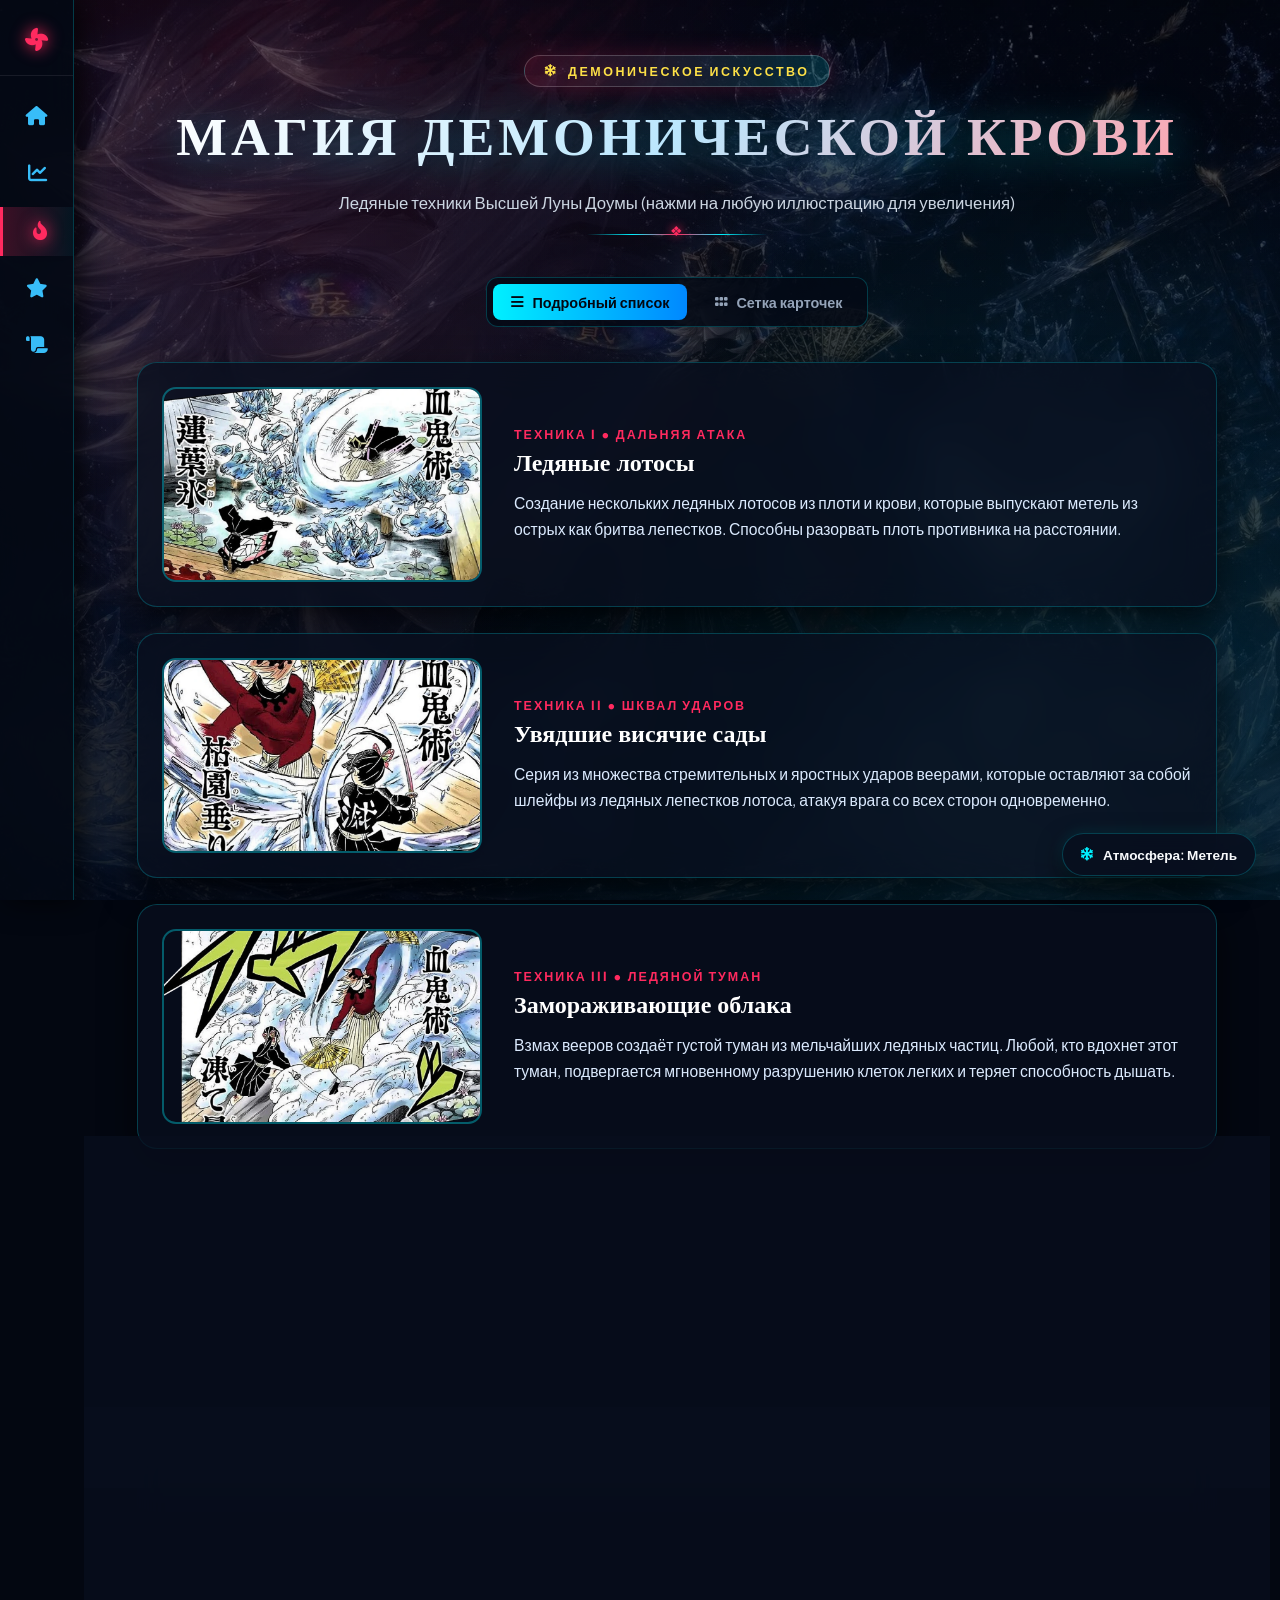
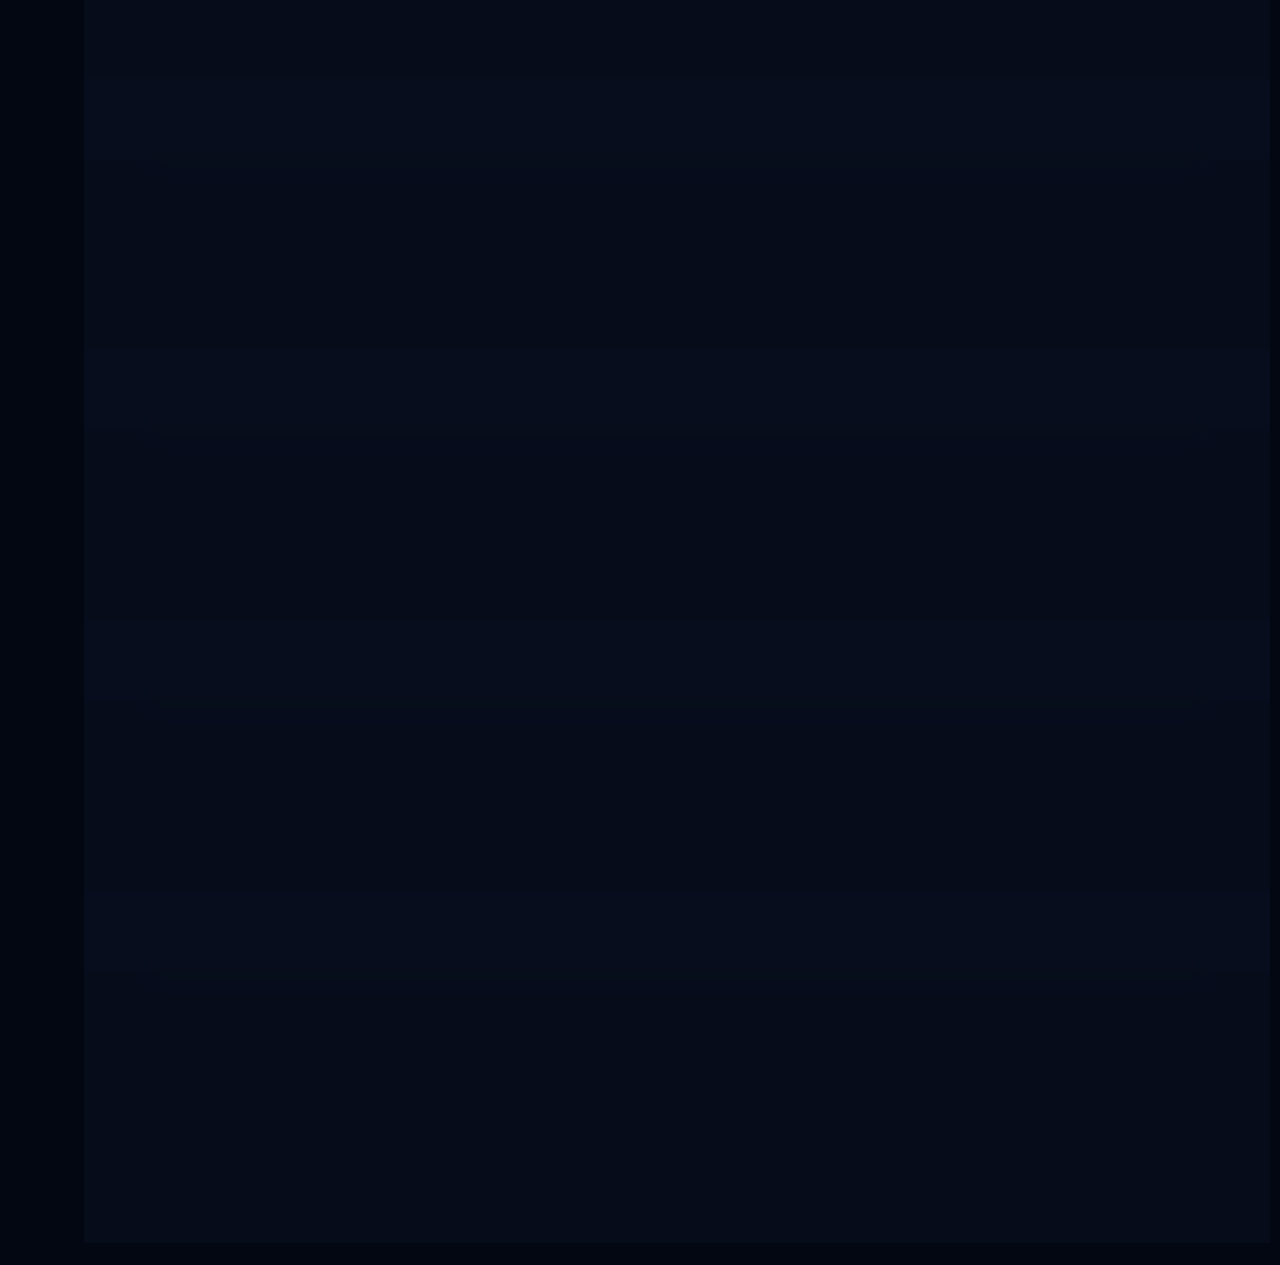
==== commit 12bdd8d4: "Add files via upload" ====
--- a/blood.html
+++ b/blood.html
@@ -13,7 +13,7 @@
 
 <nav class="sidebar">
     <div class="sidebar-logo">
-        <i class="fa-solid fa-snowflake"></i>
+        <i class="fa-solid fa-fan"></i>
         <span>Вечный Рай</span>
     </div>
     <a class="sidebar-item" href="index.html"><i class="fa-solid fa-house"></i> <span>Главная</span></a>
@@ -27,7 +27,7 @@
     
     <div class="cult-badge"><i class="fa-solid fa-snowflake"></i> Демоническое искусство</div>
     <h1 class="main-title">МАГИЯ ДЕМОНИЧЕСКОЙ КРОВИ</h1>
-    <div class="page-subtitle">Ледяные техники Высшей Луны Доумы для Культа Вечного Рая</div>
+    <div class="page-subtitle">Ледяные техники Высшей Луны Доумы (нажми на любую иллюстрацию для увеличения)</div>
 
     <div class="view-switcher">
         <button class="view-btn active" onclick="setBloodView('list', this)">
@@ -40,91 +40,82 @@
 
     <div class="blood-arts-list" id="bloodArtsList">
         
-        <!-- 1. Ледяные лотосы -->
         <div class="blood-art-card">
             <img class="blood-art-img" data-name="ice-lotus" src="images/ice-lotus.png" alt="Ледяные лотосы">
             <div class="blood-art-info">
-                <span class="blood-art-number">Техника I</span>
+                <span class="blood-art-number">Техника I • Дальняя атака</span>
                 <h3 class="blood-art-name">Ледяные лотосы</h3>
                 <p class="blood-art-desc">Создание нескольких ледяных лотосов из плоти и крови, которые выпускают метель из острых как бритва лепестков. Способны разорвать плоть противника на расстоянии.</p>
             </div>
         </div>
 
-        <!-- 2. Увядшие висячие сады -->
         <div class="blood-art-card">
             <img class="blood-art-img" data-name="withered-hanging-gardens" src="images/withered-hanging-gardens.png" alt="Увядшие висячие сады">
             <div class="blood-art-info">
-                <span class="blood-art-number">Техника II</span>
+                <span class="blood-art-number">Техника II • Шквал ударов</span>
                 <h3 class="blood-art-name">Увядшие висячие сады</h3>
                 <p class="blood-art-desc">Серия из множества стремительных и яростных ударов веерами, которые оставляют за собой шлейфы из ледяных лепестков лотоса, атакуя врага со всех сторон одновременно.</p>
             </div>
         </div>
 
-        <!-- 3. Замораживающие облака -->
         <div class="blood-art-card">
             <img class="blood-art-img" data-name="freezing-clouds" src="images/freezing-clouds.png" alt="Замораживающие облака">
             <div class="blood-art-info">
-                <span class="blood-art-number">Техника III</span>
+                <span class="blood-art-number">Техника III • Ледяной туман</span>
                 <h3 class="blood-art-name">Замораживающие облака</h3>
                 <p class="blood-art-desc">Взмах вееров создаёт густой туман из мельчайших ледяных частиц. Любой, кто вдохнет этот туман, подвергается мгновенному разрушению клеток легких и теряет способность дышать.</p>
             </div>
         </div>
 
-        <!-- 4. Лозы лотосов -->
         <div class="blood-art-card">
             <img class="blood-art-img" data-name="lotus-vines" src="images/lotus-vines.png" alt="Лозы лотосов">
             <div class="blood-art-info">
-                <span class="blood-art-number">Техника IV</span>
+                <span class="blood-art-number">Техника IV • Контроль и захват</span>
                 <h3 class="blood-art-name">Лозы лотосов</h3>
                 <p class="blood-art-desc">Выращивание длинных ледяных лоз, усыпанных лотосами, которые быстро вытягиваются в сторону цели. Они могут захватывать, сковывать движения или сбрасывать врагов с высоты.</p>
             </div>
         </div>
 
-        <!-- 5. Белые принцессы метели -->
         <div class="blood-art-card">
             <img class="blood-art-img" data-name="white-blizzard-princesses" src="images/white-blizzard-princesses.png" alt="Белые принцессы метели">
             <div class="blood-art-info">
-                <span class="blood-art-number">Техника V</span>
+                <span class="blood-art-number">Техника V • Призыв</span>
                 <h3 class="blood-art-name">Белые принцессы метели</h3>
                 <p class="blood-art-desc">Создание двух ледяных гуманоидных фигур принцесс, которые способны выдыхать мощные потоки ледяного ветра, замораживая обширную область перед собой.</p>
             </div>
         </div>
 
-        <!-- 6. Зимние сосульки -->
         <div class="blood-art-card">
             <img class="blood-art-img" data-name="winter-icicles" src="images/winter-icicles.jpg" alt="Зимние сосульки">
             <div class="blood-art-info">
-                <span class="blood-art-number">Техника VI</span>
+                <span class="blood-art-number">Техника VI • Пробивание защиты</span>
                 <h3 class="blood-art-name">Зимние сосульки</h3>
                 <p class="blood-art-desc">Призыв многочисленных острых ледяных копий-сосулек прямо над головой противника. Они обрушиваются вниз с огромной скоростью, пробивая любую защиту.</p>
             </div>
         </div>
 
-        <!-- 7. Развеянные лотосы -->
         <div class="blood-art-card">
             <img class="blood-art-img" data-name="scattered-lotus" src="images/scattered-lotus.png" alt="Развеянные лотосы">
             <div class="blood-art-info">
-                <span class="blood-art-number">Техника VII</span>
+                <span class="blood-art-number">Техника VII • Урон по площади</span>
                 <h3 class="blood-art-name">Развеянные лотосы</h3>
                 <p class="blood-art-desc">Сверхбыстрый взмах веером, порождающий шквал летящих ледяных лепестков. Техника бьет по огромной площади, превращая поле боя в смертоносную снежную бурю.</p>
             </div>
         </div>
 
-        <!-- 8. Кристальное божественное дитя -->
         <div class="blood-art-card">
             <img class="blood-art-img" data-name="crystal-divine-child" src="images/crystal-divine-child.png" alt="Кристальное божественное дитя">
             <div class="blood-art-info">
-                <span class="blood-art-number">Техника VIII</span>
+                <span class="blood-art-number">Техника VIII • Ледяные клоны</span>
                 <h3 class="blood-art-name">Кристальное божественное дитя</h3>
                 <p class="blood-art-desc">Создание миниатюрных ледяных статуй самого себя. Эти куклы способны самостоятельно использовать все техники Магии Крови Доумы и записывать информацию о силе врага.</p>
             </div>
         </div>
 
-        <!-- 9. Замёрзшие воды — Бодхисаттва с кувшинками -->
         <div class="blood-art-card">
             <img class="blood-art-img" data-name="frozen-bodhisattva" src="images/frozen-bodhisattva.png" alt="Замёрзшие воды — Бодхисаттва с кувшинками">
             <div class="blood-art-info">
-                <span class="blood-art-number">Высшая техника IX</span>
+                <span class="blood-art-number">Высшая техника IX • Абсолютный ноль</span>
                 <h3 class="blood-art-name">Замёрзшие воды — Бодхисаттва с кувшинками</h3>
                 <p class="blood-art-desc">Высшая техника. Создание исполинской ледяной статуи Бодхисаттвы. Она способна мгновенно заморозить всё живое вокруг одним дыханием и наносить сокрушительные удары огромными руками.</p>
             </div>
@@ -136,32 +127,18 @@
 
 <script src="script.js"></script>
 <script>
-// Автоматический поиск картинок по всем возможным расширениям и папкам
 document.querySelectorAll('.blood-art-img').forEach(img => {
     const baseName = img.getAttribute('data-name');
     if (!baseName) return;
-
     const candidates = [
-        `images/${baseName}.png`,
-        `images/${baseName}.jpg`,
-        `images/${baseName}.webp`,
-        `images/${baseName}.jpeg`,
-        `${baseName}.png`,
-        `${baseName}.jpg`,
-        `${baseName}.webp`,
-        `${baseName}.jpeg`,
-        `images/${baseName}.jpg.jpg`,
-        `images/${baseName}.png.png`
+        `images/${baseName}.png`, `images/${baseName}.jpg`, `images/${baseName}.webp`,
+        `${baseName}.png`, `${baseName}.jpg`, `${baseName}.webp`
     ];
-
     let index = 0;
     img.onerror = function() {
         index++;
-        if (index < candidates.length) {
-            img.src = candidates[index];
-        } else {
-            img.onerror = null;
-        }
+        if (index < candidates.length) img.src = candidates[index];
+        else img.onerror = null;
     };
 });
 </script>
--- a/style.css
+++ b/style.css
@@ -1,19 +1,21 @@
-@import url('https://fonts.googleapis.com/css2?family=Cinzel:wght@600;700;800&family=Cormorant+Garamond:ital,wght@0,600;1,500;1,600&family=Montserrat:wght@400;500;600;700;800&display=swap');
+@import url('https://fonts.googleapis.com/css2?family=Cinzel:wght@600;700;800;900&family=Cormorant+Garamond:ital,wght@0,600;1,500;1,600&family=Plus+Jakarta+Sans:wght@400;500;600;700;800&display=swap');
 
 :root {
-    --bg-dark: #040914;
-    --glass-bg: rgba(7, 18, 36, 0.72);
-    --glass-bg-hover: rgba(11, 28, 54, 0.85);
-    --ice-primary: #00d2ff;
-    --ice-light: #8be9fd;
-    --ice-glow: rgba(0, 210, 255, 0.35);
-    --ice-border: rgba(0, 210, 255, 0.22);
-    --crimson-accent: #ff4757;
-    --gold-accent: #ffb86c;
-    --text-main: #f1f5f9;
-    --text-muted: #94a3b8;
-    --sidebar-collapsed: 68px;
-    --sidebar-expanded: 260px;
+    --bg-deep: #030711;
+    --panel-bg: rgba(8, 15, 30, 0.78);
+    --panel-hover: rgba(13, 24, 46, 0.9);
+    --ice-cyan: #00f0ff;
+    --ice-blue: #38bdf8;
+    --crimson: #ff2a5f;
+    --crimson-glow: rgba(255, 42, 95, 0.35);
+    --gold: #f59e0b;
+    --gold-light: #fde047;
+    --text-primary: #f8fafc;
+    --text-secondary: #94a3b8;
+    --border-ice: rgba(0, 240, 255, 0.22);
+    --border-gold: rgba(245, 158, 11, 0.3);
+    --sidebar-w: 74px;
+    --sidebar-expand: 270px;
 }
 
 * {
@@ -27,9 +29,9 @@
 }
 
 body {
-    font-family: 'Montserrat', sans-serif;
-    color: var(--text-main);
-    background-color: var(--bg-dark);
+    font-family: 'Plus Jakarta Sans', sans-serif;
+    color: var(--text-primary);
+    background-color: var(--bg-deep);
     background-image: url('background.png');
     background-repeat: no-repeat;
     background-attachment: fixed;
@@ -40,65 +42,89 @@
     position: relative;
 }
 
-/* Многослойное затемнение поверх фона Доумы для идеальной читаемости */
+/* Многослойное кинематографичное затемнение поверх фона */
 body::before {
     content: '';
     position: fixed;
     inset: 0;
     background: 
-        radial-gradient(circle at 50% 20%, rgba(0, 210, 255, 0.08) 0%, transparent 60%),
-        linear-gradient(180deg, rgba(3, 8, 18, 0.72) 0%, rgba(4, 10, 22, 0.86) 100%);
+        radial-gradient(circle at 20% 15%, rgba(255, 42, 95, 0.1) 0%, transparent 45%),
+        radial-gradient(circle at 80% 80%, rgba(0, 240, 255, 0.12) 0%, transparent 50%),
+        linear-gradient(180deg, rgba(3, 7, 17, 0.72) 0%, rgba(3, 7, 17, 0.88) 100%);
     z-index: -1;
 }
 
-/* Стилизация скроллбара */
-::-webkit-scrollbar {
-    width: 8px;
-}
-::-webkit-scrollbar-track {
-    background: #030812;
-}
+::-webkit-scrollbar { width: 8px; }
+::-webkit-scrollbar-track { background: #030711; }
 ::-webkit-scrollbar-thumb {
-    background: linear-gradient(180deg, var(--ice-primary), #0066ff);
+    background: linear-gradient(180deg, var(--ice-cyan), var(--crimson));
     border-radius: 4px;
 }
 
 /* =========================================
-   ПАДАЮЩИЙ СНЕГ
+   ЧАСТИЦЫ СНЕГА И ЛЕПЕСТКОВ
 ========================================== */
 #snow-container, .snowflakes {
     position: fixed;
     inset: 0;
     pointer-events: none;
-    z-index: 998;
+    z-index: 990;
     overflow: hidden;
 }
 
 .snowflake {
     position: fixed;
     top: -5%;
-    color: #ffffff;
-    text-shadow: 0 0 8px var(--ice-primary);
+    color: #fff;
+    text-shadow: 0 0 10px var(--ice-cyan);
     user-select: none;
     pointer-events: none;
-    animation: fall linear infinite;
-}
-
-@keyframes fall {
-    0% {
-        transform: translateY(-5vh) translateX(0) rotate(0deg);
-        opacity: 0;
-    }
-    15% {
-        opacity: 0.75;
-    }
-    85% {
-        opacity: 0.75;
-    }
-    100% {
-        transform: translateY(105vh) translateX(45px) rotate(360deg);
-        opacity: 0;
-    }
+    animation: snowFall linear infinite;
+}
+
+.snowflake.crimson-petal {
+    color: var(--crimson);
+    text-shadow: 0 0 12px var(--crimson);
+}
+
+@keyframes snowFall {
+    0% { transform: translateY(-5vh) translateX(0) rotate(0deg); opacity: 0; }
+    15% { opacity: 0.85; }
+    85% { opacity: 0.85; }
+    100% { transform: translateY(105vh) translateX(60px) rotate(360deg); opacity: 0; }
+}
+
+/* Кнопка переключения атмосферы в углу */
+.ambiance-toggle {
+    position: fixed;
+    bottom: 24px;
+    right: 24px;
+    z-index: 1001;
+    background: rgba(8, 15, 30, 0.9);
+    backdrop-filter: blur(12px);
+    border: 1px solid var(--border-ice);
+    color: var(--text-primary);
+    padding: 12px 18px;
+    border-radius: 50px;
+    cursor: pointer;
+    font-family: inherit;
+    font-size: 0.85rem;
+    font-weight: 600;
+    display: flex;
+    align-items: center;
+    gap: 10px;
+    box-shadow: 0 8px 25px rgba(0, 0, 0, 0.7), 0 0 15px rgba(0, 240, 255, 0.15);
+    transition: all 0.3s ease;
+}
+
+.ambiance-toggle:hover {
+    border-color: var(--ice-cyan);
+    transform: translateY(-3px);
+    box-shadow: 0 12px 30px rgba(0, 240, 255, 0.3);
+}
+
+.ambiance-toggle i {
+    color: var(--ice-cyan);
 }
 
 /* =========================================
@@ -108,84 +134,83 @@
     position: fixed;
     left: 0;
     top: 0;
-    width: var(--sidebar-collapsed);
+    width: var(--sidebar-w);
     height: 100vh;
-    background: rgba(4, 10, 20, 0.88);
-    backdrop-filter: blur(16px);
-    -webkit-backdrop-filter: blur(16px);
-    border-right: 1px solid var(--ice-border);
-    box-shadow: 4px 0 25px rgba(0, 0, 0, 0.6);
-    padding-top: 30px;
+    background: rgba(4, 9, 20, 0.9);
+    backdrop-filter: blur(20px);
+    -webkit-backdrop-filter: blur(20px);
+    border-right: 1px solid var(--border-ice);
+    box-shadow: 6px 0 30px rgba(0, 0, 0, 0.8);
+    padding-top: 28px;
     z-index: 1000;
-    transition: width 0.35s cubic-bezier(0.4, 0, 0.2, 1), box-shadow 0.35s ease;
+    transition: width 0.35s cubic-bezier(0.4, 0, 0.2, 1);
     overflow: hidden;
     white-space: nowrap;
     display: flex;
     flex-direction: column;
-    gap: 6px;
+    gap: 8px;
 }
 
 .sidebar:hover {
-    width: var(--sidebar-expanded);
-    box-shadow: 10px 0 35px rgba(0, 210, 255, 0.15);
-    border-right-color: rgba(0, 210, 255, 0.45);
+    width: var(--sidebar-expand);
+    border-right-color: var(--ice-cyan);
+    box-shadow: 15px 0 45px rgba(0, 240, 255, 0.15);
 }
 
 .sidebar-logo {
     display: flex;
     align-items: center;
-    padding: 0 20px 25px 20px;
-    margin-bottom: 10px;
-    border-bottom: 1px solid rgba(0, 210, 255, 0.12);
-    color: var(--ice-primary);
-    font-weight: 700;
+    padding: 0 22px 24px 22px;
+    margin-bottom: 8px;
+    border-bottom: 1px solid rgba(255, 255, 255, 0.08);
+    color: var(--gold-light);
+    font-family: 'Cinzel', serif;
+    font-weight: 800;
     letter-spacing: 1.5px;
-    font-size: 0.95rem;
+    font-size: 1rem;
 }
 
 .sidebar-logo i {
-    min-width: 28px;
-    font-size: 1.4rem;
+    min-width: 30px;
+    font-size: 1.45rem;
     text-align: center;
-    filter: drop-shadow(0 0 8px var(--ice-glow));
+    color: var(--crimson);
+    filter: drop-shadow(0 0 8px var(--crimson));
 }
 
 .sidebar-logo span {
     margin-left: 16px;
     opacity: 0;
     transition: opacity 0.25s ease;
-    text-transform: uppercase;
-}
-
-.sidebar:hover .sidebar-logo span {
-    opacity: 1;
-}
+}
+
+.sidebar:hover .sidebar-logo span { opacity: 1; }
 
 .sidebar-item {
     display: flex;
     align-items: center;
-    padding: 15px 20px;
-    color: var(--text-muted);
+    padding: 15px 22px;
+    color: var(--text-secondary);
     text-decoration: none;
     font-size: 0.95rem;
-    font-weight: 500;
+    font-weight: 600;
     transition: all 0.25s ease;
-    border-left: 3px solid transparent;
+    position: relative;
 }
 
 .sidebar-item i {
-    min-width: 28px;
+    min-width: 30px;
     font-size: 1.2rem;
     text-align: center;
-    color: var(--ice-primary);
-    transition: transform 0.25s ease, filter 0.25s ease;
+    color: var(--ice-blue);
+    transition: all 0.25s ease;
 }
 
 .sidebar-item span {
     margin-left: 16px;
     opacity: 0;
-    transition: opacity 0.25s ease, transform 0.25s ease;
-    transform: translateX(-5px);
+    transform: translateX(-8px);
+    transition: all 0.25s ease;
 }
 
 .sidebar:hover .sidebar-item span {
@@ -194,21 +219,26 @@
 }
 
 .sidebar-item:hover {
-    background: rgba(0, 210, 255, 0.08);
-    color: #ffffff;
-    padding-left: 24px;
+    color: #fff;
+    background: linear-gradient(90deg, rgba(0, 240, 255, 0.1), transparent);
+    padding-left: 26px;
 }
 
 .sidebar-item:hover i {
+    color: var(--ice-cyan);
     transform: scale(1.15);
-    filter: drop-shadow(0 0 8px var(--ice-primary));
+    filter: drop-shadow(0 0 8px var(--ice-cyan));
 }
 
 .sidebar-item.active-nav {
-    background: linear-gradient(90deg, rgba(0, 210, 255, 0.2), transparent);
-    color: #ffffff;
-    border-left: 3px solid var(--ice-primary);
-    font-weight: 600;
+    color: #fff;
+    background: linear-gradient(90deg, rgba(255, 42, 95, 0.22), rgba(0, 240, 255, 0.05));
+    border-left: 3px solid var(--crimson);
+}
+
+.sidebar-item.active-nav i {
+    color: var(--crimson);
+    filter: drop-shadow(0 0 8px var(--crimson));
 }
 
 /* =========================================
@@ -216,8 +246,8 @@
 ========================================== */
 .main-container {
     margin: 0 auto;
-    padding: 60px 30px 80px calc(var(--sidebar-collapsed) + 30px);
-    max-width: 1240px;
+    padding: 55px 30px 90px calc(var(--sidebar-w) + 30px);
+    max-width: 1280px;
     width: 100%;
     display: flex;
     flex-direction: column;
@@ -230,82 +260,77 @@
 .cult-badge {
     display: inline-flex;
     align-items: center;
-    gap: 8px;
-    padding: 6px 16px;
+    gap: 10px;
+    padding: 7px 20px;
     border-radius: 50px;
-    background: rgba(0, 210, 255, 0.1);
-    border: 1px solid rgba(0, 210, 255, 0.3);
-    color: var(--ice-light);
-    font-size: 0.8rem;
-    font-weight: 600;
-    letter-spacing: 2px;
+    background: linear-gradient(90deg, rgba(255, 42, 95, 0.15), rgba(0, 240, 255, 0.15));
+    border: 1px solid rgba(255, 255, 255, 0.2);
+    color: var(--gold-light);
+    font-size: 0.78rem;
+    font-weight: 700;
+    letter-spacing: 2.5px;
     text-transform: uppercase;
     margin-bottom: 16px;
-    box-shadow: 0 0 20px rgba(0, 210, 255, 0.15);
+    box-shadow: 0 0 25px rgba(255, 42, 95, 0.2);
 }
 
 .main-header, .main-title {
-    font-family: 'Cinzel', 'Montserrat', serif;
-    font-size: clamp(2rem, 4vw, 3.1rem);
-    font-weight: 800;
+    font-family: 'Cinzel', serif;
+    font-size: clamp(2.1rem, 4.2vw, 3.4rem);
+    font-weight: 900;
     text-transform: uppercase;
-    letter-spacing: 3px;
-    color: #ffffff;
+    letter-spacing: 4px;
+    background: linear-gradient(135deg, #ffffff 0%, #bae6fd 50%, #fda4af 100%);
+    -webkit-background-clip: text;
+    -webkit-text-fill-color: transparent;
     margin-bottom: 14px;
-    text-shadow: 
-        0 0 20px rgba(0, 210, 255, 0.55),
-        0 4px 15px rgba(0, 0, 0, 0.9);
-}
-
-.content-spacing {
-    margin-top: 30px;
+    filter: drop-shadow(0 5px 20px rgba(0, 240, 255, 0.35));
 }
 
 .page-subtitle {
     font-size: 1.05rem;
     color: #cbd5e1;
-    margin-bottom: 45px;
-    max-width: 680px;
-    line-height: 1.6;
+    margin-bottom: 40px;
+    max-width: 720px;
+    line-height: 1.65;
     position: relative;
-    padding-bottom: 18px;
+    padding-bottom: 20px;
 }
 
 .page-subtitle::after {
+    content: '❖';
+    position: absolute;
+    bottom: -6px;
+    left: 50%;
+    transform: translateX(-50%);
+    color: var(--crimson);
+    font-size: 0.9rem;
+    text-shadow: 0 0 10px var(--crimson);
+}
+
+.page-subtitle::before {
     content: '';
     position: absolute;
-    bottom: 0;
+    bottom: 2px;
     left: 50%;
     transform: translateX(-50%);
-    width: 140px;
-    height: 2px;
-    background: linear-gradient(90deg, transparent, var(--ice-primary), transparent);
-    box-shadow: 0 0 10px var(--ice-primary);
-}
-
-.section-divider {
-    width: 100%;
-    max-width: 850px;
-    border: none;
+    width: 180px;
     height: 1px;
-    background: linear-gradient(90deg, transparent, rgba(0, 210, 255, 0.35), transparent);
-    margin: 50px 0 20px 0;
+    background: linear-gradient(90deg, transparent, var(--ice-cyan), var(--crimson), var(--ice-cyan), transparent);
 }
 
 /* =========================================
-   ГЛАВНАЯ СТРАНИЦА (HERO & НАВИГАЦИОННЫЕ КАРТОЧКИ)
+   ГЛАВНАЯ СТРАНИЦА (INDEX.HTML)
 ========================================== */
 .hero-section {
-    background: var(--glass-bg);
-    backdrop-filter: blur(14px);
-    -webkit-backdrop-filter: blur(14px);
-    border: 1px solid var(--ice-border);
-    border-radius: 20px;
-    padding: 38px 42px;
-    margin-top: 15px;
-    box-shadow: 0 20px 50px rgba(0, 0, 0, 0.7), inset 0 0 25px rgba(0, 210, 255, 0.05);
+    background: var(--panel-bg);
+    backdrop-filter: blur(16px);
+    border: 1px solid var(--border-ice);
+    border-radius: 24px;
+    padding: 40px;
     width: 100%;
-    max-width: 860px;
+    max-width: 920px;
+    box-shadow: 0 25px 60px rgba(0, 0, 0, 0.75);
     position: relative;
     overflow: hidden;
 }
@@ -313,416 +338,623 @@
 .hero-section::before {
     content: '';
     position: absolute;
-    top: 0;
-    left: 0;
-    right: 0;
+    top: 0; left: 0; right: 0;
     height: 3px;
-    background: linear-gradient(90deg, transparent, var(--ice-primary), #ffffff, var(--ice-primary), transparent);
+    background: linear-gradient(90deg, var(--ice-cyan), var(--crimson), var(--gold), var(--ice-cyan));
+}
+
+.hero-stats-row {
+    display: grid;
+    grid-template-columns: repeat(auto-fit, minmax(180px, 1fr));
+    gap: 16px;
+    margin-bottom: 28px;
+}
+
+.mini-stat {
+    background: rgba(3, 7, 17, 0.65);
+    border: 1px solid rgba(255, 255, 255, 0.08);
+    border-radius: 14px;
+    padding: 16px;
+    text-align: center;
+}
+
+.mini-stat-val {
+    font-family: 'Cinzel', serif;
+    font-size: 1.5rem;
+    font-weight: 800;
+    color: var(--ice-cyan);
+    display: block;
+}
+
+.mini-stat-label {
+    font-size: 0.78rem;
+    color: var(--text-secondary);
+    text-transform: uppercase;
+    letter-spacing: 1px;
 }
 
 .info-textbox {
-    background: rgba(3, 9, 20, 0.75);
-    border-left: 4px solid var(--ice-primary);
-    border-radius: 10px;
+    background: rgba(3, 7, 17, 0.8);
+    border-left: 4px solid var(--crimson);
+    border-radius: 12px;
     padding: 22px 26px;
     text-align: left;
     margin-bottom: 28px;
     color: #e2e8f0;
-    font-size: 1.02rem;
+    font-size: 1rem;
     line-height: 1.7;
-    box-shadow: inset 0 0 15px rgba(0, 0, 0, 0.5);
 }
 
 .info-textbox strong {
-    color: var(--ice-light);
+    color: var(--gold-light);
     font-size: 1.1rem;
     display: inline-block;
     margin-bottom: 6px;
-    letter-spacing: 0.5px;
 }
 
 .server-ip-box {
-    background: linear-gradient(135deg, rgba(0, 210, 255, 0.15), rgba(0, 102, 255, 0.15));
-    border: 1px solid var(--ice-primary);
+    background: linear-gradient(135deg, rgba(255, 42, 95, 0.18), rgba(0, 240, 255, 0.18));
+    border: 1px solid var(--ice-cyan);
     padding: 14px 32px;
-    border-radius: 12px;
+    border-radius: 14px;
     font-size: 1.1rem;
     font-weight: 700;
-    letter-spacing: 1.2px;
-    color: #ffffff;
+    letter-spacing: 1.5px;
+    color: #fff;
     cursor: pointer;
     transition: all 0.3s ease;
     display: inline-flex;
     align-items: center;
     gap: 12px;
-    box-shadow: 0 0 20px rgba(0, 210, 255, 0.2);
-}
-
-.server-ip-box i {
-    color: var(--ice-primary);
 }
 
 .server-ip-box:hover {
-    transform: translateY(-3px) scale(1.03);
-    background: linear-gradient(135deg, rgba(0, 210, 255, 0.28), rgba(0, 102, 255, 0.28));
-    box-shadow: 0 8px 25px rgba(0, 210, 255, 0.4);
+    transform: translateY(-3px) scale(1.02);
+    border-color: var(--crimson);
+    box-shadow: 0 10px 30px rgba(255, 42, 95, 0.35);
 }
 
 .cards-grid {
     display: grid;
-    grid-template-columns: repeat(auto-fit, minmax(250px, 1fr));
-    gap: 26px;
+    grid-template-columns: repeat(auto-fit, minmax(260px, 1fr));
+    gap: 25px;
     width: 100%;
-    margin-top: 50px;
+    margin-top: 45px;
 }
 
 .card {
-    background: var(--glass-bg);
-    backdrop-filter: blur(12px);
-    -webkit-backdrop-filter: blur(12px);
-    border: 1px solid var(--ice-border);
-    border-bottom: 3px solid var(--ice-primary);
-    border-radius: 16px;
-    padding: 30px 26px;
+    background: var(--panel-bg);
+    backdrop-filter: blur(14px);
+    border: 1px solid var(--border-ice);
+    border-radius: 20px;
+    padding: 32px 26px;
     text-align: left;
-    transition: all 0.35s cubic-bezier(0.165, 0.84, 0.44, 1);
+    transition: all 0.35s ease;
     display: flex;
     flex-direction: column;
     justify-content: space-between;
-    box-shadow: 0 12px 30px rgba(0, 0, 0, 0.55);
+    box-shadow: 0 15px 35px rgba(0, 0, 0, 0.6);
     position: relative;
     overflow: hidden;
 }
 
+.card::after {
+    content: '';
+    position: absolute;
+    bottom: 0; left: 0; right: 0;
+    height: 3px;
+    background: linear-gradient(90deg, var(--ice-cyan), var(--crimson));
+}
+
 .card:hover {
     transform: translateY(-8px);
-    background: var(--glass-bg-hover);
-    border-color: rgba(0, 210, 255, 0.5);
-    box-shadow: 0 18px 40px rgba(0, 210, 255, 0.22);
+    background: var(--panel-hover);
+    border-color: rgba(0, 240, 255, 0.5);
+    box-shadow: 0 20px 45px rgba(0, 240, 255, 0.2);
 }
 
 .card i {
     font-size: 2.2rem;
-    color: var(--ice-primary);
+    color: var(--ice-cyan);
     margin-bottom: 18px;
-    display: inline-block;
-    filter: drop-shadow(0 0 10px rgba(0, 210, 255, 0.35));
+    filter: drop-shadow(0 0 10px rgba(0, 240, 255, 0.4));
 }
 
 .card h3 {
-    margin: 0 0 12px 0;
-    font-size: 1.3rem;
-    font-weight: 700;
-    color: #ffffff;
+    font-size: 1.35rem;
+    font-weight: 800;
+    margin-bottom: 10px;
+    color: #fff;
 }
 
 .card p {
-    margin: 0 0 24px 0;
     color: #cbd5e1;
     font-size: 0.95rem;
     line-height: 1.6;
+    margin-bottom: 24px;
 }
 
 .card-btn {
-    background: rgba(0, 210, 255, 0.08);
-    border: 1px solid var(--ice-primary);
-    color: var(--ice-light);
+    background: rgba(0, 240, 255, 0.1);
+    border: 1px solid var(--ice-cyan);
+    color: #fff;
     padding: 12px 20px;
+    border-radius: 10px;
+    font-weight: 700;
+    text-decoration: none;
+    text-align: center;
+    transition: all 0.3s ease;
+    display: block;
+}
+
+.card-btn:hover {
+    background: linear-gradient(90deg, var(--ice-cyan), #0088ff);
+    color: #030711;
+    box-shadow: 0 0 20px rgba(0, 240, 255, 0.5);
+}
+
+/* =========================================
+   НОВАЯ СИСТЕМА ПОВЫШЕНИЯ (RANK.HTML)
+========================================== */
+/* Панель сводки КД и таймера */
+.rank-dashboard {
+    display: grid;
+    grid-template-columns: 1.3fr 1fr;
+    gap: 24px;
+    width: 100%;
+    max-width: 1120px;
+    margin-bottom: 30px;
+}
+
+.cooldown-summary-panel, .timer-widget-panel {
+    background: var(--panel-bg);
+    backdrop-filter: blur(16px);
+    border: 1px solid var(--border-ice);
+    border-radius: 20px;
+    padding: 26px;
+    text-align: left;
+    box-shadow: 0 15px 35px rgba(0, 0, 0, 0.6);
+}
+
+.panel-heading {
+    font-family: 'Cinzel', serif;
+    font-size: 1.15rem;
+    font-weight: 800;
+    color: var(--gold-light);
+    margin-bottom: 16px;
+    display: flex;
+    align-items: center;
+    gap: 10px;
+}
+
+.cd-tiers-list {
+    display: flex;
+    flex-direction: column;
+    gap: 12px;
+}
+
+.cd-tier-row {
+    background: rgba(3, 7, 17, 0.65);
+    border-radius: 12px;
+    padding: 12px 16px;
+    display: flex;
+    justify-content: space-between;
+    align-items: center;
+    gap: 12px;
+    border-left: 3px solid var(--ice-cyan);
+}
+
+.cd-tier-row.cd-mid { border-left-color: var(--gold); }
+.cd-tier-row.cd-high { border-left-color: var(--crimson); }
+
+.cd-ranks-names {
+    font-size: 0.9rem;
+    color: #e2e8f0;
+    font-weight: 600;
+}
+
+.cd-badge {
+    background: rgba(0, 240, 255, 0.15);
+    color: var(--ice-cyan);
+    padding: 5px 12px;
+    border-radius: 20px;
+    font-size: 0.8rem;
+    font-weight: 800;
+    white-space: nowrap;
+}
+
+.cd-tier-row.cd-mid .cd-badge {
+    background: rgba(245, 158, 11, 0.18);
+    color: var(--gold-light);
+}
+
+.cd-tier-row.cd-high .cd-badge {
+    background: rgba(255, 42, 95, 0.2);
+    color: #fda4af;
+}
+
+/* Живой таймер КД */
+.timer-display {
+    font-family: 'Cinzel', serif;
+    font-size: 1.8rem;
+    font-weight: 800;
+    color: var(--ice-cyan);
+    text-align: center;
+    padding: 16px;
+    background: rgba(3, 7, 17, 0.75);
+    border-radius: 12px;
+    border: 1px solid rgba(0, 240, 255, 0.2);
+    margin-bottom: 14px;
+    letter-spacing: 2px;
+}
+
+.timer-controls {
+    display: flex;
+    gap: 8px;
+    flex-wrap: wrap;
+}
+
+.timer-btn {
+    flex: 1;
+    background: rgba(0, 240, 255, 0.1);
+    border: 1px solid var(--border-ice);
+    color: #fff;
+    padding: 9px 10px;
     border-radius: 8px;
-    font-weight: 600;
+    font-size: 0.8rem;
+    font-weight: 700;
+    cursor: pointer;
+    transition: all 0.25s ease;
+}
+
+.timer-btn:hover {
+    background: var(--ice-cyan);
+    color: #030711;
+}
+
+.timer-btn.reset-btn {
+    background: rgba(255, 42, 95, 0.15);
+    border-color: rgba(255, 42, 95, 0.4);
+    color: #fda4af;
+}
+
+/* Важное уведомление про Imgur */
+.imgur-alert-banner {
+    width: 100%;
+    max-width: 1120px;
+    background: linear-gradient(90deg, rgba(245, 158, 11, 0.16), rgba(255, 42, 95, 0.16));
+    border: 1px solid var(--border-gold);
+    border-left: 5px solid var(--gold);
+    border-radius: 16px;
+    padding: 18px 24px;
+    margin-bottom: 30px;
+    display: flex;
+    align-items: center;
+    justify-content: space-between;
+    gap: 20px;
+    text-align: left;
+    box-shadow: 0 10px 25px rgba(0, 0, 0, 0.5);
+}
+
+.imgur-alert-text {
+    display: flex;
+    align-items: center;
+    gap: 16px;
     font-size: 0.95rem;
-    text-decoration: none;
+    color: #fef3c7;
+    line-height: 1.5;
+}
+
+.imgur-alert-text i {
+    font-size: 1.8rem;
+    color: var(--gold-light);
+}
+
+/* Полоса общего прогресса игрока */
+.overall-progress-box {
+    width: 100%;
+    max-width: 1120px;
+    background: var(--panel-bg);
+    border: 1px solid var(--border-ice);
+    border-radius: 16px;
+    padding: 18px 26px;
+    margin-bottom: 30px;
+    text-align: left;
+}
+
+.overall-progress-header {
+    display: flex;
+    justify-content: space-between;
+    align-items: center;
+    margin-bottom: 10px;
+    font-size: 0.92rem;
+    font-weight: 700;
+}
+
+.overall-bar-bg {
+    width: 100%;
+    height: 10px;
+    background: rgba(255, 255, 255, 0.08);
+    border-radius: 6px;
+    overflow: hidden;
+}
+
+.overall-bar-fill {
+    height: 100%;
+    width: 0%;
+    background: linear-gradient(90deg, var(--ice-cyan), var(--crimson), var(--gold));
+    border-radius: 6px;
+    transition: width 0.4s ease;
+    box-shadow: 0 0 15px var(--ice-cyan);
+}
+
+/* Фильтры рангов */
+.rank-filters {
+    display: flex;
+    gap: 10px;
+    flex-wrap: wrap;
+    justify-content: center;
+    margin-bottom: 32px;
+}
+
+.filter-btn {
+    background: var(--panel-bg);
+    border: 1px solid var(--border-ice);
+    color: var(--text-secondary);
+    padding: 10px 20px;
+    border-radius: 50px;
+    font-weight: 700;
+    font-size: 0.88rem;
     cursor: pointer;
-    transition: all 0.3s ease;
-    text-align: center;
-    display: block;
+    transition: all 0.25s ease;
+}
+
+.filter-btn.active, .filter-btn:hover {
+    background: linear-gradient(90deg, rgba(0, 240, 255, 0.2), rgba(255, 42, 95, 0.2));
+    color: #fff;
+    border-color: var(--ice-cyan);
+    box-shadow: 0 0 20px rgba(0, 240, 255, 0.25);
+}
+
+/* Сетка карточек переходов рангов */
+.ranks-progression-list {
+    display: grid;
+    grid-template-columns: repeat(auto-fit, minmax(500px, 1fr));
+    gap: 26px;
     width: 100%;
-}
-
-.card-btn:hover {
-    background: var(--ice-primary);
-    color: #030812;
-    box-shadow: 0 0 20px rgba(0, 210, 255, 0.5);
-}
-
-/* =========================================
-   СИСТЕМА ПОВЫШЕНИЯ (RANK.HTML)
-========================================== */
-/* Панель быстрой навигации по разделам */
-.quick-nav {
-    display: flex;
-    flex-wrap: wrap;
-    gap: 12px;
-    justify-content: center;
-    margin-bottom: 40px;
-}
-
-.quick-nav-btn {
-    background: var(--glass-bg);
-    backdrop-filter: blur(10px);
-    border: 1px solid var(--ice-border);
-    color: #e2e8f0;
-    padding: 10px 22px;
-    border-radius: 30px;
-    text-decoration: none;
-    font-size: 0.9rem;
-    font-weight: 600;
-    transition: all 0.25s ease;
-    display: inline-flex;
-    align-items: center;
-    gap: 8px;
-}
-
-.quick-nav-btn i {
-    color: var(--ice-primary);
-}
-
-.quick-nav-btn:hover {
-    background: rgba(0, 210, 255, 0.18);
-    border-color: var(--ice-primary);
-    color: #ffffff;
-    transform: translateY(-2px);
-    box-shadow: 0 5px 15px rgba(0, 210, 255, 0.25);
-}
-
-.ranks-grid {
-    display: grid;
-    grid-template-columns: repeat(auto-fit, minmax(290px, 1fr));
-    gap: 25px;
-    width: 100%;
-}
-
-.rank-card {
-    background: var(--glass-bg);
-    backdrop-filter: blur(12px);
-    -webkit-backdrop-filter: blur(12px);
-    border-radius: 16px;
-    padding: 28px 24px;
-    box-shadow: 0 12px 30px rgba(0, 0, 0, 0.6);
-    border: 1px solid var(--ice-border);
+    max-width: 1120px;
+}
+
+.rank-step-card {
+    background: var(--panel-bg);
+    backdrop-filter: blur(16px);
+    border: 1px solid var(--border-ice);
+    border-radius: 20px;
+    padding: 28px;
+    text-align: left;
     display: flex;
     flex-direction: column;
-    align-items: center;
-    text-align: center;
+    justify-content: space-between;
+    box-shadow: 0 15px 35px rgba(0, 0, 0, 0.65);
     transition: all 0.3s ease;
     position: relative;
     overflow: hidden;
 }
 
-.rank-card:hover {
-    transform: translateY(-6px);
-    background: var(--glass-bg-hover);
-    box-shadow: 0 16px 35px rgba(0, 210, 255, 0.22);
-    border-color: rgba(0, 210, 255, 0.5);
-}
-
-.rank-tier-tag {
-    font-size: 0.72rem;
+.rank-step-card:hover {
+    transform: translateY(-5px);
+    border-color: rgba(0, 240, 255, 0.5);
+    box-shadow: 0 20px 45px rgba(0, 240, 255, 0.18);
+}
+
+.rank-step-card.tier-1 { border-top: 4px solid var(--ice-cyan); }
+.rank-step-card.tier-2 { border-top: 4px solid var(--gold); }
+.rank-step-card.tier-3 { border-top: 4px solid var(--crimson); }
+
+.rank-step-top {
+    display: flex;
+    justify-content: space-between;
+    align-items: flex-start;
+    gap: 12px;
+    margin-bottom: 14px;
+}
+
+.step-number-badge {
+    font-size: 0.75rem;
+    font-weight: 800;
     text-transform: uppercase;
     letter-spacing: 1.5px;
     padding: 4px 12px;
     border-radius: 20px;
-    margin-bottom: 14px;
+    background: rgba(255, 255, 255, 0.08);
+    color: var(--ice-cyan);
+}
+
+.tier-2 .step-number-badge { color: var(--gold-light); }
+.tier-3 .step-number-badge { color: #fda4af; }
+
+.step-cd-pill {
+    font-size: 0.8rem;
     font-weight: 700;
-}
-
-.tier-junior {
-    background: rgba(139, 233, 253, 0.12);
-    color: #8be9fd;
-    border: 1px solid rgba(139, 233, 253, 0.3);
-}
-
-.tier-middle {
-    background: rgba(255, 184, 108, 0.12);
-    color: #ffb86c;
-    border: 1px solid rgba(255, 184, 108, 0.3);
-}
-
-.tier-senior {
-    background: rgba(255, 85, 85, 0.12);
-    color: #ff6b6b;
-    border: 1px solid rgba(255, 85, 85, 0.3);
-}
-
-.card-icon {
-    width: 52px;
-    height: 52px;
-    border-radius: 50%;
-    background: rgba(0, 210, 255, 0.08);
-    border: 2px solid var(--ice-primary);
-    display: flex;
+    color: #cbd5e1;
+    background: rgba(3, 7, 17, 0.7);
+    padding: 5px 12px;
+    border-radius: 20px;
+    border: 1px solid rgba(255, 255, 255, 0.1);
+    display: inline-flex;
+    align-items: center;
+    gap: 6px;
+}
+
+.rank-arrow-title {
+    font-family: 'Cinzel', serif;
+    font-size: 1.45rem;
+    font-weight: 800;
+    color: #fff;
+    margin-bottom: 6px;
+    display: flex;
+    align-items: center;
+    flex-wrap: wrap;
+    gap: 10px;
+}
+
+.rank-arrow-title i {
+    color: var(--crimson);
+    font-size: 1.1rem;
+}
+
+.blood-rank-subtitle {
+    display: inline-block;
+    font-size: 0.82rem;
+    font-weight: 700;
+    color: var(--gold-light);
+    background: rgba(245, 158, 11, 0.15);
+    border: 1px solid rgba(245, 158, 11, 0.35);
+    padding: 3px 10px;
+    border-radius: 6px;
+    margin-bottom: 16px;
+}
+
+/* Интерактивный список задач внутри ранга */
+.Interactive-tasks {
+    display: flex;
+    flex-direction: column;
+    gap: 10px;
+    margin: 16px 0 22px 0;
+}
+
+.check-task-item {
+    display: flex;
+    align-items: flex-start;
+    gap: 12px;
+    background: rgba(3, 7, 17, 0.55);
+    border: 1px solid rgba(255, 255, 255, 0.06);
+    padding: 12px 14px;
+    border-radius: 12px;
+    cursor: pointer;
+    transition: all 0.2s ease;
+    user-select: none;
+}
+
+.check-task-item:hover {
+    background: rgba(0, 240, 255, 0.08);
+    border-color: rgba(0, 240, 255, 0.25);
+}
+
+.check-task-item.completed {
+    background: rgba(16, 185, 129, 0.12);
+    border-color: rgba(16, 185, 129, 0.4);
+}
+
+.check-task-item.completed .task-text {
+    text-decoration: line-through;
+    color: #94a3b8;
+}
+
+.custom-checkbox {
+    width: 22px;
+    height: 22px;
+    min-width: 22px;
+    border-radius: 6px;
+    border: 2px solid var(--ice-cyan);
+    display: flex;
+    align-items: center;
     justify-content: center;
-    align-items: center;
-    font-size: 1.25rem;
-    color: #ffffff;
-    margin-bottom: 16px;
-    box-shadow: 0 0 18px rgba(0, 210, 255, 0.3);
-}
-
-.card-title {
-    font-size: 1.25rem;
-    font-weight: 700;
-    margin-bottom: 8px;
-    color: #ffffff;
-}
-
-.card-points {
-    font-size: 1.85rem;
-    font-weight: 800;
-    margin-bottom: 14px;
-    color: var(--ice-primary);
-    text-shadow: 0 0 12px rgba(0, 210, 255, 0.35);
-}
-
-.card-cooldown {
-    display: flex;
-    align-items: center;
-    justify-content: center;
-    font-size: 0.85rem;
-    color: #cbd5e1;
-    margin-bottom: 18px;
-    gap: 6px;
-}
-
-.card-cooldown span {
-    width: 3px;
-    height: 12px;
-    background-color: var(--ice-primary);
-    border-radius: 2px;
-    margin-right: 4px;
-}
-
-.card-progress {
+    color: transparent;
+    transition: all 0.2s ease;
+    margin-top: 1px;
+}
+
+.check-task-item.completed .custom-checkbox {
+    background: #10b981;
+    border-color: #10b981;
+    color: #030711;
+}
+
+.task-text {
+    font-size: 0.95rem;
+    color: #f1f5f9;
+    line-height: 1.5;
+}
+
+.rank-step-footer {
+    border-top: 1px solid rgba(255, 255, 255, 0.08);
+    padding-top: 16px;
+    display: flex;
+    justify-content: space-between;
+    align-items: center;
+    gap: 14px;
+}
+
+.step-progress-wrap {
+    flex: 1;
+}
+
+.step-progress-label {
+    font-size: 0.78rem;
+    color: var(--text-secondary);
+    margin-bottom: 5px;
+    display: block;
+}
+
+.step-bar {
+    height: 6px;
     width: 100%;
-    height: 6px;
     background: rgba(255, 255, 255, 0.08);
     border-radius: 4px;
     overflow: hidden;
 }
 
-.progress-fill {
+.step-bar-fill {
     height: 100%;
-    background: linear-gradient(90deg, var(--ice-primary), #0077ff);
-    border-radius: 4px;
-    box-shadow: 0 0 10px var(--ice-primary);
-}
-
-/* Вытянутые карточки способов получения льдинок и заданий */
-.tasks-list-wide {
-    display: flex;
-    flex-direction: column;
-    gap: 16px;
-    width: 100%;
-    max-width: 920px;
-}
-
-.task-card-wide {
-    background: var(--glass-bg);
-    backdrop-filter: blur(12px);
-    -webkit-backdrop-filter: blur(12px);
-    border: 1px solid var(--ice-border);
-    border-radius: 14px;
-    padding: 20px 28px;
-    display: flex;
-    justify-content: space-between;
-    align-items: center;
-    gap: 20px;
-    box-shadow: 0 8px 25px rgba(0, 0, 0, 0.5);
+    width: 0%;
+    background: linear-gradient(90deg, var(--ice-cyan), #10b981);
+    transition: width 0.3s ease;
+}
+
+.copy-report-btn {
+    background: rgba(0, 240, 255, 0.1);
+    border: 1px solid var(--border-ice);
+    color: var(--ice-cyan);
+    padding: 8px 14px;
+    border-radius: 8px;
+    font-size: 0.8rem;
+    font-weight: 700;
+    cursor: pointer;
     transition: all 0.25s ease;
-}
-
-.task-card-wide:hover {
-    transform: translateX(6px);
-    background: var(--glass-bg-hover);
-    border-color: rgba(0, 210, 255, 0.5);
-    box-shadow: 0 10px 30px rgba(0, 210, 255, 0.18);
-}
-
-.task-wide-info {
-    text-align: left;
-    flex: 1;
-}
-
-.task-wide-name {
-    font-size: 1.15rem;
-    font-weight: 700;
-    color: #ffffff;
-    margin-bottom: 6px;
-}
-
-.task-wide-desc {
-    font-size: 0.92rem;
-    color: #cbd5e1;
-    line-height: 1.5;
-}
-
-.task-wide-reward {
-    font-size: 1.2rem;
-    font-weight: 700;
-    color: var(--ice-light);
     white-space: nowrap;
-    background: rgba(0, 210, 255, 0.12);
-    padding: 8px 18px;
-    border-radius: 10px;
-    border: 1px solid rgba(0, 210, 255, 0.3);
-    box-shadow: 0 0 15px rgba(0, 210, 255, 0.15);
-}
-
-/* Карточки цепочек заданий по составам */
-.mission-card {
-    padding: 24px 30px;
-}
-
-.mission-junior { border-left: 5px solid #8be9fd; }
-.mission-middle { border-left: 5px solid #ffb86c; }
-.mission-senior { border-left: 5px solid #ff5555; }
-
-.mission-title-junior { color: #8be9fd; }
-.mission-title-middle { color: #ffb86c; }
-.mission-title-senior { color: #ff6b6b; }
-
-.mission-list {
-    display: flex;
-    flex-direction: column;
-    gap: 8px;
-    margin-top: 12px;
-}
-
-.mission-item {
-    display: flex;
-    align-items: center;
-    gap: 10px;
-    font-size: 1rem;
-    color: #e2e8f0;
-}
-
-.mission-item i {
-    width: 22px;
-    text-align: center;
+    display: inline-flex;
+    align-items: center;
+    gap: 6px;
+}
+
+.copy-report-btn:hover {
+    background: var(--ice-cyan);
+    color: #030711;
 }
 
 /* =========================================
-   МАГИЯ КРОВИ (BLOOD.HTML)
+   МАГИЯ КРОВИ (BLOOD.HTML) + МОДАЛКА ФОТО
 ========================================== */
 .view-switcher {
     display: flex;
     gap: 10px;
     margin-bottom: 35px;
-    background: rgba(4, 12, 24, 0.8);
+    background: rgba(4, 10, 22, 0.85);
     padding: 6px;
     border-radius: 12px;
-    border: 1px solid var(--ice-border);
+    border: 1px solid var(--border-ice);
 }
 
 .view-btn {
     background: transparent;
     border: none;
-    color: var(--text-muted);
-    padding: 8px 18px;
+    color: var(--text-secondary);
+    padding: 9px 18px;
     border-radius: 8px;
     cursor: pointer;
     font-family: inherit;
-    font-weight: 600;
+    font-weight: 700;
     font-size: 0.9rem;
     display: flex;
     align-items: center;
@@ -731,9 +963,8 @@
 }
 
 .view-btn.active {
-    background: var(--ice-primary);
-    color: #030812;
-    box-shadow: 0 0 15px rgba(0, 210, 255, 0.4);
+    background: linear-gradient(90deg, var(--ice-cyan), #0088ff);
+    color: #030711;
 }
 
 .blood-arts-list {
@@ -741,69 +972,55 @@
     flex-direction: column;
     gap: 26px;
     width: 100%;
-    max-width: 1060px;
-}
-
-/* Режим сетки (плитки как в bloob.html) */
+    max-width: 1080px;
+}
+
 .blood-arts-list.grid-mode {
     display: grid;
-    grid-template-columns: repeat(auto-fit, minmax(310px, 1fr));
-    gap: 26px;
+    grid-template-columns: repeat(auto-fit, minmax(320px, 1fr));
 }
 
 .blood-art-card {
-    background: var(--glass-bg);
-    backdrop-filter: blur(12px);
-    -webkit-backdrop-filter: blur(12px);
-    border: 1px solid var(--ice-border);
-    border-radius: 18px;
+    background: var(--panel-bg);
+    backdrop-filter: blur(16px);
+    border: 1px solid var(--border-ice);
+    border-radius: 20px;
     padding: 24px;
     display: flex;
     align-items: center;
     gap: 32px;
-    box-shadow: 0 14px 35px rgba(0, 0, 0, 0.6);
+    box-shadow: 0 15px 35px rgba(0, 0, 0, 0.65);
     transition: all 0.35s ease;
-    position: relative;
-    overflow: hidden;
 }
 
 .blood-arts-list.grid-mode .blood-art-card {
     flex-direction: column;
     text-align: center;
-    align-items: center;
-    gap: 20px;
-}
-
-.blood-arts-list.grid-mode .blood-art-info {
-    text-align: center;
-}
-
-.blood-arts-list.grid-mode .blood-art-img {
-    width: 100%;
-    height: 200px;
-}
+}
+
+.blood-arts-list.grid-mode .blood-art-info { text-align: center; }
+.blood-arts-list.grid-mode .blood-art-img { width: 100%; height: 210px; }
 
 .blood-art-card:hover {
     transform: translateY(-5px);
-    background: var(--glass-bg-hover);
-    border-color: rgba(0, 210, 255, 0.55);
-    box-shadow: 0 18px 45px rgba(0, 210, 255, 0.25);
+    border-color: var(--crimson);
+    box-shadow: 0 20px 45px rgba(255, 42, 95, 0.2);
 }
 
 .blood-art-img {
     width: 320px;
-    height: 190px;
+    height: 195px;
     object-fit: cover;
-    border-radius: 12px;
-    border: 2px solid rgba(0, 210, 255, 0.38);
-    box-shadow: 0 0 22px rgba(0, 210, 255, 0.2);
+    border-radius: 14px;
+    border: 2px solid rgba(0, 240, 255, 0.35);
     flex-shrink: 0;
-    background: #061326;
-    transition: transform 0.35s ease;
+    cursor: zoom-in;
+    transition: all 0.35s ease;
 }
 
 .blood-art-card:hover .blood-art-img {
     transform: scale(1.03);
+    border-color: var(--ice-cyan);
 }
 
 .blood-art-info {
@@ -815,268 +1032,275 @@
     font-size: 0.78rem;
     text-transform: uppercase;
     letter-spacing: 2px;
-    color: var(--ice-primary);
-    font-weight: 700;
+    color: var(--crimson);
+    font-weight: 800;
     margin-bottom: 6px;
     display: block;
 }
 
 .blood-art-name {
+    font-family: 'Cinzel', serif;
     font-size: 1.5rem;
-    font-weight: 700;
-    color: #ffffff;
-    margin: 0 0 12px 0;
-    text-shadow: 0 0 12px rgba(0, 210, 255, 0.3);
+    font-weight: 800;
+    color: #fff;
+    margin-bottom: 10px;
 }
 
 .blood-art-desc {
     font-size: 0.98rem;
     color: #dbeafe;
     line-height: 1.65;
-    margin: 0;
+}
+
+/* Lightbox для просмотра фото на весь экран */
+.image-lightbox {
+    position: fixed;
+    inset: 0;
+    background: rgba(2, 6, 15, 0.92);
+    backdrop-filter: blur(12px);
+    z-index: 2000;
+    display: none;
+    align-items: center;
+    justify-content: center;
+    padding: 30px;
+    cursor: zoom-out;
+}
+
+.image-lightbox.active { display: flex; }
+
+.image-lightbox img {
+    max-width: 90vw;
+    max-height: 85vh;
+    border-radius: 16px;
+    border: 2px solid var(--ice-cyan);
+    box-shadow: 0 0 50px rgba(0, 240, 255, 0.4);
+}
+
+/* =========================================
+   МОЛИТВЫ И АЛТАРЬ (PRAYERS.HTML)
+========================================== */
+.altar-widget {
+    width: 100%;
+    max-width: 1120px;
+    background: linear-gradient(135deg, rgba(13, 24, 46, 0.9), rgba(28, 10, 28, 0.85));
+    border: 1px solid var(--border-gold);
+    border-radius: 22px;
+    padding: 32px;
+    margin-bottom: 40px;
+    text-align: center;
+    box-shadow: 0 20px 50px rgba(0, 0, 0, 0.7);
+}
+
+.altar-title {
+    font-family: 'Cinzel', serif;
+    font-size: 1.5rem;
+    color: var(--gold-light);
+    margin-bottom: 10px;
+}
+
+.altar-result {
+    margin: 20px auto;
+    max-width: 680px;
+    min-height: 64px;
+    padding: 16px 24px;
+    background: rgba(3, 7, 17, 0.75);
+    border: 1px dashed rgba(245, 158, 11, 0.4);
+    border-radius: 14px;
+    display: flex;
+    align-items: center;
+    justify-content: center;
+    font-family: 'Cormorant Garamond', serif;
+    font-style: italic;
+    font-size: 1.25rem;
+    color: #fef3c7;
+}
+
+.altar-btn {
+    background: linear-gradient(90deg, var(--crimson), #be123c);
+    border: 1px solid #fda4af;
+    color: #fff;
+    padding: 13px 30px;
+    border-radius: 50px;
+    font-weight: 800;
+    font-size: 0.95rem;
+    cursor: pointer;
+    transition: all 0.3s ease;
+    box-shadow: 0 0 25px rgba(255, 42, 95, 0.4);
+}
+
+.altar-btn:hover {
+    transform: translateY(-3px) scale(1.03);
+    box-shadow: 0 0 35px rgba(255, 42, 95, 0.7);
+}
+
+.prayers-grid {
+    display: grid;
+    grid-template-columns: repeat(auto-fit, minmax(420px, 1fr));
+    gap: 30px;
+    width: 100%;
+    max-width: 1120px;
+}
+
+.prayer-tablet {
+    background: var(--panel-bg);
+    backdrop-filter: blur(16px);
+    border: 1px solid var(--border-ice);
+    border-radius: 22px;
+    padding: 36px 30px;
+    display: flex;
+    flex-direction: column;
+    justify-content: space-between;
+    align-items: center;
+    box-shadow: 0 16px 40px rgba(0, 0, 0, 0.65);
+    transition: all 0.35s ease;
+}
+
+.prayer-tablet:hover {
+    transform: translateY(-6px);
+    border-color: var(--gold);
+}
+
+.prayer-header {
+    display: flex;
+    flex-direction: column;
+    align-items: center;
+    margin-bottom: 22px;
+}
+
+.prayer-icon {
+    font-size: 2rem;
+    color: var(--gold-light);
+    margin-bottom: 12px;
+}
+
+.prayer-title {
+    font-family: 'Cinzel', serif;
+    font-size: 1.4rem;
+    color: #fff;
+}
+
+.prayer-content {
+    font-family: 'Cormorant Garamond', Georgia, serif;
+    font-style: italic;
+    font-size: 1.22rem;
+    line-height: 1.75;
+    color: #f1f5f9;
+    text-align: center;
+}
+
+.prayer-content p { margin-bottom: 18px; }
+.prayer-content p:last-child { margin-bottom: 0; }
+
+.prayer-bottom {
+    width: 100%;
+    display: flex;
+    flex-direction: column;
+    align-items: center;
+    margin-top: 26px;
+}
+
+.copy-prayer-btn {
+    background: rgba(0, 240, 255, 0.12);
+    border: 1px solid var(--border-ice);
+    color: var(--ice-cyan);
+    padding: 9px 20px;
+    border-radius: 50px;
+    font-weight: 700;
+    font-size: 0.82rem;
+    cursor: pointer;
+    transition: all 0.25s ease;
+}
+
+.copy-prayer-btn:hover {
+    background: var(--ice-cyan);
+    color: #030711;
+}
+
+.prayer-footer {
+    margin-top: 16px;
+    padding-top: 14px;
+    width: 85%;
+    border-top: 1px dashed rgba(255, 255, 255, 0.15);
+    font-size: 0.75rem;
+    color: var(--gold-light);
+    text-transform: uppercase;
+    letter-spacing: 2px;
 }
 
 /* =========================================
    СОБЫТИЯ (EVENTS.HTML)
 ========================================== */
 .frozen-status-card {
-    background: var(--glass-bg);
-    backdrop-filter: blur(14px);
-    -webkit-backdrop-filter: blur(14px);
-    border: 2px dashed rgba(0, 210, 255, 0.4);
+    background: var(--panel-bg);
+    backdrop-filter: blur(16px);
+    border: 2px dashed rgba(0, 240, 255, 0.4);
     border-radius: 24px;
-    padding: 65px 45px;
+    padding: 60px 40px;
     width: 100%;
-    max-width: 720px;
+    max-width: 740px;
     text-align: center;
-    box-shadow: 0 20px 50px rgba(0, 0, 0, 0.75), inset 0 0 30px rgba(0, 210, 255, 0.08);
+    box-shadow: 0 20px 50px rgba(0, 0, 0, 0.75);
     display: flex;
     flex-direction: column;
     align-items: center;
-    margin-top: 20px;
 }
 
 .frozen-icon {
-    font-size: 4.5rem;
-    color: var(--ice-primary);
-    margin-bottom: 25px;
-    animation: pulse-glow 3s infinite ease-in-out;
+    font-size: 4.2rem;
+    color: var(--ice-cyan);
+    margin-bottom: 22px;
+    animation: pulseGlow 3s infinite ease-in-out;
+}
+
+@keyframes pulseGlow {
+    0%, 100% { transform: scale(1); filter: drop-shadow(0 0 10px var(--ice-cyan)); }
+    50% { transform: scale(1.1); filter: drop-shadow(0 0 22px var(--crimson)); }
 }
 
 .frozen-title {
     font-family: 'Cinzel', serif;
-    font-size: 2.1rem;
+    font-size: 2rem;
     font-weight: 800;
-    color: #ffffff;
-    letter-spacing: 3px;
-    margin-bottom: 16px;
-    text-shadow: 0 0 18px rgba(0, 210, 255, 0.5);
+    margin-bottom: 14px;
 }
 
 .frozen-text {
-    font-size: 1.08rem;
     color: #cbd5e1;
     line-height: 1.7;
-    margin: 0 0 35px 0;
+    margin-bottom: 30px;
 }
 
 .frozen-bar {
-    width: 45%;
+    width: 50%;
     height: 4px;
-    background: linear-gradient(90deg, transparent, var(--ice-primary), transparent);
-    border-radius: 2px;
-    box-shadow: 0 0 14px var(--ice-primary);
-}
-
-@keyframes pulse-glow {
-    0%, 100% {
-        transform: scale(1) rotate(0deg);
-        filter: drop-shadow(0 0 8px rgba(0, 210, 255, 0.4));
-    }
-    50% {
-        transform: scale(1.1) rotate(15deg);
-        filter: drop-shadow(0 0 20px rgba(0, 210, 255, 0.9));
-    }
-}
-
-/* =========================================
-   СВЯЩЕННЫЕ МОЛИТВЫ (PRAYERS.HTML)
-========================================== */
-.prayers-grid {
-    display: grid;
-    grid-template-columns: repeat(auto-fit, minmax(420px, 1fr));
-    gap: 32px;
-    width: 100%;
-    max-width: 1120px;
-    align-items: stretch;
-}
-
-.prayer-tablet {
-    background: var(--glass-bg);
-    backdrop-filter: blur(14px);
-    -webkit-backdrop-filter: blur(14px);
-    border: 1px solid var(--ice-border);
-    border-radius: 20px;
-    padding: 38px 32px;
-    box-shadow: 0 16px 40px rgba(0, 0, 0, 0.65), inset 0 0 25px rgba(0, 210, 255, 0.04);
-    display: flex;
-    flex-direction: column;
-    justify-content: space-between;
-    align-items: center;
-    transition: all 0.35s ease;
-    position: relative;
-}
-
-.prayer-tablet:hover {
-    transform: translateY(-6px);
-    background: var(--glass-bg-hover);
-    border-color: rgba(0, 210, 255, 0.5);
-    box-shadow: 0 22px 50px rgba(0, 210, 255, 0.2);
-}
-
-.prayer-header {
-    display: flex;
-    flex-direction: column;
-    align-items: center;
-    margin-bottom: 24px;
-    width: 100%;
-}
-
-.prayer-icon {
-    font-size: 2rem;
-    color: var(--ice-primary);
-    margin-bottom: 14px;
-    filter: drop-shadow(0 0 10px rgba(0, 210, 255, 0.5));
-}
-
-.prayer-title {
-    font-family: 'Cinzel', serif;
-    font-size: 1.45rem;
-    font-weight: 700;
-    color: #ffffff;
-    text-align: center;
-    letter-spacing: 1px;
-    text-shadow: 0 0 12px rgba(0, 210, 255, 0.25);
-}
-
-.prayer-content {
-    width: 100%;
-    text-align: center;
-    font-family: 'Cormorant Garamond', 'Georgia', serif;
-    font-style: italic;
-    font-size: 1.22rem;
-    line-height: 1.75;
-    color: #f1f5f9;
-}
-
-.prayer-content p {
-    margin: 0 0 18px 0;
-}
-
-.prayer-content p:last-child {
-    margin-bottom: 0;
-}
-
-.prayer-bottom {
-    width: 100%;
-    display: flex;
-    flex-direction: column;
-    align-items: center;
-    margin-top: 28px;
-}
-
-.copy-prayer-btn {
-    background: rgba(0, 210, 255, 0.1);
-    border: 1px solid rgba(0, 210, 255, 0.3);
-    color: var(--ice-light);
-    padding: 8px 18px;
-    border-radius: 20px;
-    font-family: 'Montserrat', sans-serif;
-    font-size: 0.8rem;
-    font-weight: 600;
-    cursor: pointer;
-    transition: all 0.25s ease;
-    display: inline-flex;
-    align-items: center;
-    gap: 6px;
-}
-
-.copy-prayer-btn:hover {
-    background: var(--ice-primary);
-    color: #030812;
-    box-shadow: 0 0 15px rgba(0, 210, 255, 0.4);
-}
-
-.prayer-footer {
-    margin-top: 18px;
-    padding-top: 15px;
-    width: 85%;
-    border-top: 1px dashed rgba(0, 210, 255, 0.2);
-    font-size: 0.75rem;
-    color: var(--ice-light);
-    text-transform: uppercase;
-    letter-spacing: 2px;
-    text-align: center;
-    opacity: 0.8;
-}
-
-/* =========================================
-   АДАПТИВНОСТЬ ДЛЯ ЭКРАНОВ И ТЕЛЕФОНОВ
-========================================== */
-@media (max-width: 850px) {
-    .blood-art-card {
-        flex-direction: column;
-        text-align: center;
-        padding: 22px;
-    }
-    .blood-art-info {
-        text-align: center;
-    }
-    .blood-art-img {
-        width: 100%;
-        max-width: 480px;
-        height: 220px;
-    }
-    .prayers-grid {
-        grid-template-columns: 1fr;
-    }
+    background: linear-gradient(90deg, transparent, var(--ice-cyan), var(--crimson), transparent);
+}
+
+/* Адаптивность */
+@media (max-width: 950px) {
+    .rank-dashboard { grid-template-columns: 1fr; }
+    .ranks-progression-list { grid-template-columns: 1fr; }
+    .blood-art-card { flex-direction: column; text-align: center; }
+    .blood-art-info { text-align: center; }
+    .blood-art-img { width: 100%; max-width: 480px; }
+    .prayers-grid { grid-template-columns: 1fr; }
 }
 
 @media (max-width: 600px) {
     .sidebar {
         width: 100%;
-        height: 60px;
+        height: 62px;
         bottom: 0;
         top: auto;
         flex-direction: row;
         justify-content: space-around;
         padding-top: 0;
         border-right: none;
-        border-top: 1px solid var(--ice-border);
+        border-top: 1px solid var(--border-ice);
     }
-    .sidebar:hover {
-        width: 100%;
-    }
-    .sidebar-logo, .sidebar-item span {
-        display: none;
-    }
-    .sidebar-item {
-        padding: 10px;
-        border-left: none;
-        justify-content: center;
-    }
-    .sidebar-item.active-nav {
-        border-left: none;
-        border-top: 3px solid var(--ice-primary);
-    }
-    .main-container {
-        padding: 40px 16px 90px 16px;
-    }
-    .task-card-wide {
-        flex-direction: column;
-        align-items: flex-start;
-    }
-    .hero-section {
-        padding: 25px 20px;
-    }
+    .sidebar:hover { width: 100%; }
+    .sidebar-logo, .sidebar-item span { display: none; }
+    .sidebar-item { padding: 10px; justify-content: center; }
+    .main-container { padding: 35px 15px 95px 15px; }
+    .ambiance-toggle { bottom: 75px; right: 15px; }
 }
